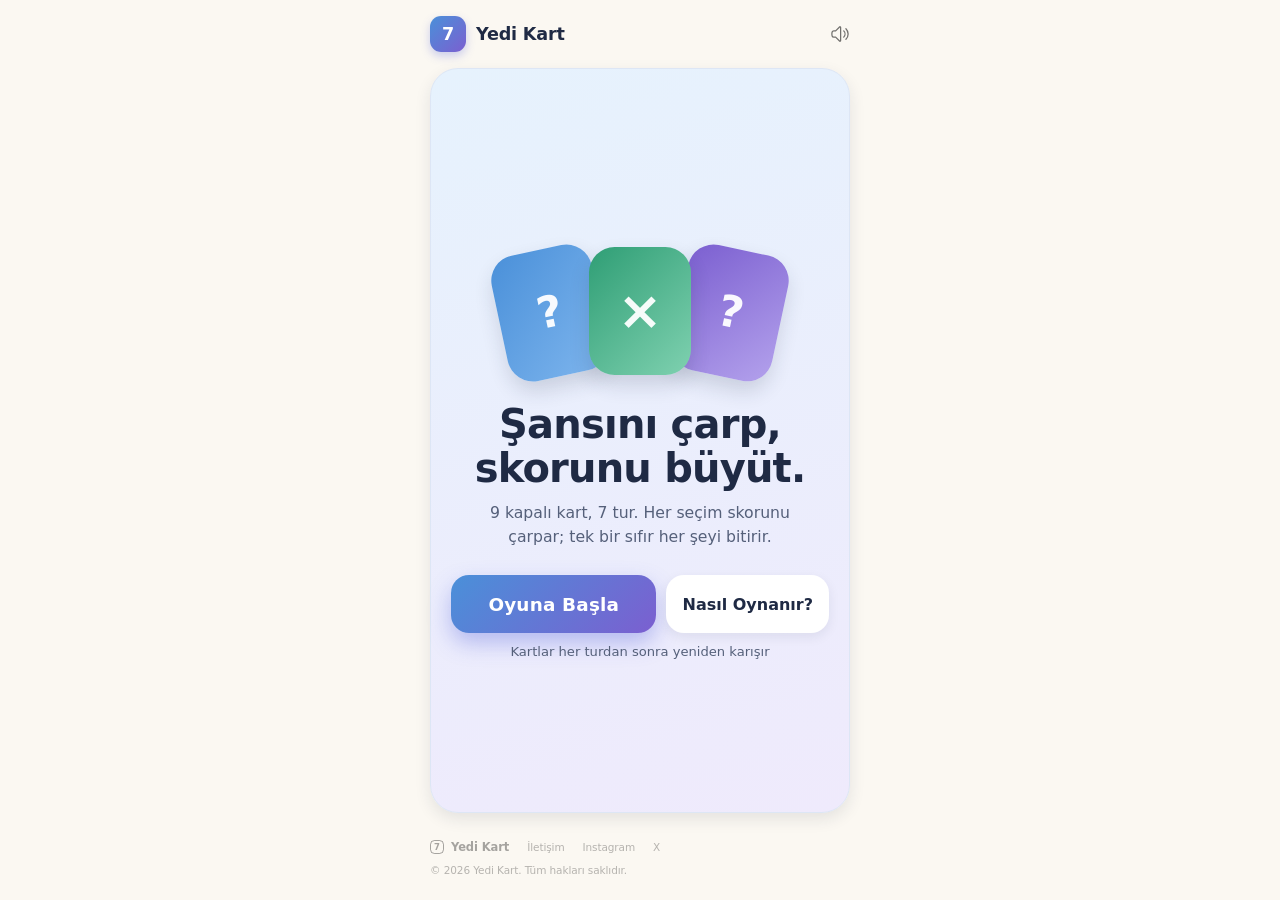
==== index.html @ 8cddb35f "update" ====
<!DOCTYPE html>
<html lang="tr" class="intro">
<head>
  <meta charset="UTF-8">
  <meta name="viewport" content="width=device-width, initial-scale=1, viewport-fit=cover">
  <meta name="theme-color" content="#fbf8f2">
  <title>Yedi Kart</title>
  <link rel="stylesheet" href="style.css">
  <noscript><style>.app { display: none; }</style></noscript>
</head>
<body>
  <noscript>
    <div class="noscript" role="alert">
      <h1>Yedi Kart</h1>
      <p>Oyunu oynamak için JavaScript gerekiyor. Tarayıcı ayarlarından JavaScript'i açıp sayfayı yenile.</p>
    </div>
  </noscript>

  <div id="flash" class="flash" aria-hidden="true"></div>

  <main class="app">

    <!-- Ana menü -->
    <section id="screen-menu" class="screen active menu" aria-labelledby="menu-title">

      <header class="menu-top">
        <div class="brand">
          <span class="brand-mark" aria-hidden="true">7</span>
          <span class="brand-name">Yedi Kart</span>
        </div>
        <button type="button" class="icon-btn sound-btn" aria-label="Sesi kapat"><svg xmlns="http://www.w3.org/2000/svg" fill="none" viewBox="0 0 24 24" stroke-width="1.5" stroke="currentColor" aria-hidden="true" focusable="false"><path stroke-linecap="round" stroke-linejoin="round" d="M19.114 5.636a9 9 0 0 1 0 12.728M16.463 8.288a5.25 5.25 0 0 1 0 7.424M6.75 8.25l4.72-4.72a.75.75 0 0 1 1.28.53v15.88a.75.75 0 0 1-1.28.53l-4.72-4.72H4.51c-.88 0-1.704-.507-1.938-1.354A9.009 9.009 0 0 1 2.25 12c0-.83.112-1.633.322-2.396C2.806 8.756 3.63 8.25 4.51 8.25H6.75Z"/></svg></button>
      </header>

      <div class="hero-panel">
        <div class="hero" aria-hidden="true">
          <span class="fcard c1">?</span>
          <span class="fcard c2">×</span>
          <span class="fcard c3">?</span>
        </div>
        <div class="hero-copy">
          <h1 id="menu-title" class="hero-title">Şansını çarp,<br>skorunu büyüt.</h1>
          <p class="hero-sub">9 kapalı kart, 7 tur. Her seçim skorunu çarpar; tek bir sıfır her şeyi bitirir.</p>
        </div>

        <div class="menu-actions">
          <div class="play-row">
            <button type="button" id="btn-play" class="btn primary big">Oyuna Başla</button>
            <button type="button" id="btn-howto" class="btn light" aria-haspopup="dialog">Nasıl Oynanır?</button>
          </div>
          <p id="menu-best" class="best" aria-live="polite"></p>
          <p class="foot">Kartlar her turdan sonra yeniden karışır</p>
        </div>
      </div>

      <footer class="site-footer" aria-label="Alt bilgi">
        <div class="ft-row">
          <span class="ft-brand"><span class="ft-mark" aria-hidden="true">7</span>Yedi Kart</span>
          <nav class="ft-links" aria-label="İletişim">
            <a href="mailto:yedikartapp@gmail.com">İletişim</a>
            <a href="https://www.instagram.com/yedi_kart" target="_blank" rel="noopener noreferrer" aria-label="Instagram: @yedi_kart (yeni sekmede açılır)">Instagram</a>
            <a href="https://x.com/yedikart" target="_blank" rel="noopener noreferrer" aria-label="X: @yedikart (yeni sekmede açılır)">X</a>
          </nav>
        </div>
        <p class="copyright">© 2026 Yedi Kart. Tüm hakları saklıdır.</p>
      </footer>
    </section>

    <!-- Oyun ekranı -->
    <section id="screen-game" class="screen" aria-label="Oyun">
      <header class="game-head">
        <h2 class="title small">Yedi Kart</h2>
        <div class="head-right">
          <span id="round-pill" class="pill" aria-live="polite">Tur 1 / 7</span>
          <button type="button" class="icon-btn sound-btn" aria-label="Sesi kapat"><svg xmlns="http://www.w3.org/2000/svg" fill="none" viewBox="0 0 24 24" stroke-width="1.5" stroke="currentColor" aria-hidden="true" focusable="false"><path stroke-linecap="round" stroke-linejoin="round" d="M19.114 5.636a9 9 0 0 1 0 12.728M16.463 8.288a5.25 5.25 0 0 1 0 7.424M6.75 8.25l4.72-4.72a.75.75 0 0 1 1.28.53v15.88a.75.75 0 0 1-1.28.53l-4.72-4.72H4.51c-.88 0-1.704-.507-1.938-1.354A9.009 9.009 0 0 1 2.25 12c0-.83.112-1.633.322-2.396C2.806 8.756 3.63 8.25 4.51 8.25H6.75Z"/></svg></button>
        </div>
      </header>

      <div class="score-card">
        <span class="label">SKOR</span>
        <span id="score" class="score" aria-live="polite">1</span>
      </div>

      <div id="combo-banner" class="combo-banner" aria-live="polite"></div>

      <div id="grid" class="grid" role="group" aria-label="Kartlar"></div>

      <div id="last-op" class="last-op" aria-live="polite">Bir karta dokun ve şansını dene!</div>

      <div class="row">
        <button type="button" id="btn-new" class="btn secondary">Yeni Oyun</button>
        <button type="button" id="btn-menu-game" class="btn ghost">Ana Menü</button>
      </div>
    </section>

    <!-- Sonuç ekranı (7 turu sıfır görmeden bitirenler) -->
    <section id="screen-result" class="screen" aria-label="Sonuç">
      <h2 class="title">Oyun Tamamlandı</h2>
      <div class="score-card big">
        <span class="label">FİNAL SKORU</span>
        <span id="final-score" class="score">1</span>
        <span id="result-breakdown" class="score-breakdown"></span>
      </div>
      <p id="result-rounds" class="muted"></p>
      <p id="result-best" class="best" aria-live="polite"></p>

      <div class="picked">
        <span class="label">Seçilen kartlar</span>
        <div id="picked-list" class="picked-list"></div>
      </div>

      <div class="row">
        <button type="button" id="btn-again" class="btn primary">Tekrar Oyna</button>
        <button type="button" id="btn-menu-result" class="btn ghost">Ana Menü</button>
      </div>
    </section>

    <!-- Game over (0 açıldığında) -->
    <section id="screen-gameover" class="screen gameover" aria-label="Oyun bitti" aria-live="assertive">
      <div class="go-zero" aria-hidden="true">0</div>
      <h2 class="go-title">OYUN BİTTİ</h2>
      <p class="go-sub">Sıfır geldi. Her şey bitti.</p>

      <div class="go-lost">
        <span class="go-label">Elindeki skor</span>
        <span id="go-score" class="go-score">0</span>
      </div>
      <p id="go-detail" class="go-detail"></p>
      <p id="go-combo" class="go-combo"></p>

      <div class="go-picks">
        <span class="go-label">Seçtiğin kartlar</span>
        <div id="go-picks" class="picked-list"></div>
      </div>

      <p id="go-best" class="best dark" aria-live="polite"></p>

      <div class="row go-actions">
        <button type="button" id="btn-retry" class="btn danger-btn">Tekrar Dene</button>
        <button type="button" id="btn-menu-gameover" class="btn ghost-dark">Ana Menü</button>
      </div>
    </section>

  </main>

  <!-- Onay kutusu (devam eden oyun varken Yeni Oyun / Ana Menü) -->
  <dialog id="confirm-dialog" class="confirm" aria-labelledby="confirm-text">
    <form method="dialog">
      <p id="confirm-text"></p>
      <div class="row">
        <button type="submit" value="cancel" class="btn ghost">Vazgeç</button>
        <button type="submit" value="ok" class="btn primary">Evet</button>
      </div>
    </form>
  </dialog>

  <!-- Nasıl oynanır (ana menüden açılır) -->
  <dialog id="howto-dialog" class="confirm howto" aria-labelledby="howto-title">
    <form method="dialog">
      <header class="howto-head">
        <div>
          <h2 id="howto-title">Nasıl Oynanır?</h2>
          <div class="howto-sub">Kısa kurallar, tek hedef: en yüksek skor.</div>
        </div>
        <button type="submit" value="close" class="icon-btn howto-x" aria-label="Kapat">
          <svg xmlns="http://www.w3.org/2000/svg" fill="none" viewBox="0 0 24 24" stroke-width="1.5" stroke="currentColor" aria-hidden="true" focusable="false"><path stroke-linecap="round" stroke-linejoin="round" d="M6 18 18 6M6 6l12 12"/></svg>
        </button>
      </header>

      <div class="howto-body">
        <div class="hw-stats" aria-hidden="true">
          <div class="hw-stat s-blue"><b>9</b><span>Kart</span></div>
          <div class="hw-stat s-mint"><b>7</b><span>Tur</span></div>
          <div class="hw-stat s-lilac"><b>1</b><span>Başlangıç</span></div>
        </div>

        <ol class="hw-steps">
          <li class="hw-step">
            <span class="hw-badge b-blue" aria-hidden="true">1</span>
            <div>
              <strong class="hw-title">Skorun 1'le başlar</strong>
              <span class="hw-desc">Masada 9 kapalı kart var: -1, 0 ve 1'den 7'ye kadar sayılar.</span>
            </div>
          </li>
          <li class="hw-step">
            <span class="hw-badge b-mint" aria-hidden="true">×</span>
            <div>
              <strong class="hw-title">Her turda tek kart seç</strong>
              <span class="hw-desc">Kartın sayısı skorunla çarpılır.</span>
              <span class="hw-ex">Skor 4, kart 3 <span class="hw-eq">4 × 3 = 12</span></span>
            </div>
          </li>
          <li class="hw-step">
            <span class="hw-badge b-lilac" aria-hidden="true">×2</span>
            <div>
              <strong class="hw-title">Combo yap</strong>
              <span class="hw-desc">Üst üste aynı sayıyı seçersen çarpan büyür.</span>
              <span class="hw-ex">3, sonra yine 3 <span class="hw-eq">1 × 3 = 3</span><span aria-hidden="true">→</span><span class="hw-eq">3 × 3 × 2 = 18</span></span>
            </div>
          </li>
          <li class="hw-step danger">
            <span class="hw-badge b-red" aria-hidden="true">0</span>
            <div>
              <strong class="hw-title">Sıfıra dikkat!</strong>
              <span class="hw-desc">0 açılırsa oyun anında biter ve skorun sıfırlanır. -1 ise skorunun işaretini ters çevirir.</span>
            </div>
          </li>
          <li class="hw-step">
            <span class="hw-badge b-ink" aria-hidden="true">7</span>
            <div>
              <strong class="hw-title">Kartlar her tur karışır</strong>
              <span class="hw-desc">Seçince diğer kartlar kısa süre açılır, sonra hepsi kapanıp yeniden karışır. 7 turu sıfır görmeden bitirirsen skorun kalır.</span>
            </div>
          </li>
        </ol>
      </div>

      <div class="howto-foot">
        <button type="submit" value="ok" class="btn primary big" autofocus>Anladım</button>
      </div>
    </form>
  </dialog>

  <script src="game.js"></script>
  <script src="audio.js"></script>
  <script src="ui.js"></script>
</body>
</html>
---- style.css ----
:root {
  --bg: #fbf8f2;
  --surface: #ffffff;
  --ink: #1f2a44;
  --muted: #55607a;         /* küçük gri yazılar; krem zeminde ~5,9:1, beyazda ~6,3:1 (WCAG AA) */
  --blue: #a9d3f5;
  --blue-strong: #4a90d9;
  --mint: #bfe9d6;
  --mint-strong: #2f9e75;
  --lilac: #d8cdf7;
  --lilac-strong: #7b5fd0;
  --neg: #d9534f;
  --line: #e8e3d8;
  --shadow: 0 6px 16px rgba(31, 42, 68, 0.10);
  --radius: 18px;
  --flip: 380ms;            /* kart çevirme süresi (ui.js'teki FLIP_MS bunu ezer) */
}

* { box-sizing: border-box; -webkit-tap-highlight-color: transparent; }
button { touch-action: manipulation; }

html, body {
  margin: 0;
  background: var(--bg);
  color: var(--ink);
  font-family: system-ui, -apple-system, "Segoe UI", Roboto, sans-serif;
  -webkit-text-size-adjust: 100%;
}

body {
  min-height: 100vh;
  min-height: 100dvh;
  padding: max(16px, env(safe-area-inset-top)) max(16px, env(safe-area-inset-right))
           max(20px, env(safe-area-inset-bottom)) max(16px, env(safe-area-inset-left));
  transition: background 0.45s ease;
}
body.dark {
  background: radial-gradient(ellipse at 50% 18%, #4a1018 0%, #1a0b12 55%, #0d060a 100%);
  color: #fff;
}

.app { width: 100%; max-width: 420px; margin: 0 auto; }

/* JavaScript kapalıyken görünen mesaj (index.html'deki <noscript>) */
.noscript {
  max-width: 420px; margin: 18vh auto 0; padding: 26px 22px; text-align: center;
  background: var(--surface); border-radius: 22px; box-shadow: var(--shadow);
}
.noscript h1 { margin: 0 0 10px; font-size: 1.8rem; letter-spacing: -0.5px; }
.noscript p { margin: 0; font-size: 1.05rem; line-height: 1.5; }

.screen { display: none; flex-direction: column; gap: 16px; }
.screen.active { display: flex; }

.title { margin: 0; font-size: 2rem; text-align: center; letter-spacing: -0.5px; }
.title.small { font-size: 1.3rem; text-align: left; }
.title.big { font-size: 2.8rem; line-height: 1.05; letter-spacing: -1px; }
.muted { margin: 0; text-align: center; color: var(--muted); }
.label { font-size: 0.75rem; font-weight: 700; letter-spacing: 1px; color: var(--muted); text-transform: uppercase; }

/* ---------- Ana menü: tek ekrana sığar (kaydırma kilidi yok; çek-yenile çalışır) ---------- */

.menu {
  --safe-t: max(16px, env(safe-area-inset-top));
  --safe-b: max(20px, env(safe-area-inset-bottom));
  gap: clamp(8px, 2dvh, 16px);
  height: calc(100vh - var(--safe-t) - var(--safe-b));
  height: calc(100dvh - var(--safe-t) - var(--safe-b));
}

.menu > :not(.site-footer) {
  font-family: "Suisse Intl S Alt", -apple-system, Inter, system-ui, sans-serif;
}

.menu-top { flex: none; display: flex; align-items: center; justify-content: space-between; }
.brand { display: flex; align-items: center; gap: 10px; }
.brand-mark {
  width: 36px; height: 36px; display: grid; place-items: center; border-radius: 11px;
  background: linear-gradient(135deg, var(--blue-strong), var(--lilac-strong));
  color: #fff; font-size: 1.1rem; font-weight: 800;
  box-shadow: 0 4px 10px rgba(74, 90, 217, 0.28);
}
.brand-name { font-size: 1.1rem; font-weight: 800; letter-spacing: -0.2px; }

.hero-panel {
  flex: 1 1 0; min-height: 0;
  display: flex; flex-direction: column; align-items: stretch; justify-content: center;
  gap: clamp(12px, 3dvh, 30px);
  padding: clamp(14px, 3dvh, 28px) 20px; text-align: center; border-radius: 28px;
  background: linear-gradient(165deg, #e6f2fd 0%, #efeafc 100%);
  border: 1px solid #dde6f5; box-shadow: var(--shadow);
}

/* Başlık + açıklama: tek blok, sıkı ve dengeli aralık */
.hero-copy { display: flex; flex-direction: column; align-items: center; gap: 10px; }
.hero-title {
  margin: 0; font-size: clamp(1.55rem, min(4.8dvh, 9vw), 2.5rem); font-weight: 800;
  line-height: 1.12; letter-spacing: -0.02em; text-wrap: balance;
}
.hero-sub {
  margin: 0; max-width: 34ch; color: var(--muted);
  font-size: 0.98rem; line-height: 1.5; text-wrap: balance;
}

/* Kart görseli: üç kart simetrik, ölçüler --ch'den türer */
.hero { --ch: clamp(48px, 15dvh, 128px); position: relative; flex: none; height: calc(var(--ch) * 1.2); }
.fcard {
  position: absolute; bottom: 0; left: 50%;
  width: calc(var(--ch) * 0.8); height: var(--ch); margin-left: calc(var(--ch) * -0.4);
  display: grid; place-items: center; border-radius: calc(var(--ch) * 0.2);
  font-size: calc(var(--ch) * 0.34); font-weight: 800; line-height: 1; color: rgba(255, 255, 255, 0.95);
  background: linear-gradient(135deg, var(--blue-strong), #7fb6ee);
  box-shadow: 0 10px 20px rgba(31, 42, 68, 0.16);
  transform-origin: 50% 120%;
}
.fcard.c1 { transform: translateX(calc(var(--ch) * -0.56)) rotate(-12deg); animation: float 4.2s ease-in-out infinite; }
.fcard.c2 {
  z-index: 2; background: linear-gradient(135deg, var(--mint-strong), #7fd1b0); font-size: calc(var(--ch) * 0.42);
  animation: float 4.2s ease-in-out -1.4s infinite;
}
.fcard.c3 {
  background: linear-gradient(135deg, var(--lilac-strong), #b3a1ec);
  transform: translateX(calc(var(--ch) * 0.56)) rotate(12deg); animation: float 4.2s ease-in-out -2.8s infinite;
}
@keyframes float {
  0%, 100% { translate: 0 0; }
  50% { translate: 0 -6px; }
}

/* Düğme + alt not: aynı genişlik ve ritim */
.menu-actions { display: flex; flex-direction: column; gap: 10px; align-items: stretch; }
.menu-actions .btn.primary.big { min-height: 58px; font-size: 1.15rem; border-radius: 18px; letter-spacing: 0.01em; }

/* Oyuna Başla + Nasıl Oynanır yan yana; dar ekranda alt alta */
.play-row { display: grid; grid-template-columns: minmax(0, 1fr) auto; gap: 10px; }
.play-row .btn { white-space: nowrap; }
.play-row .btn.primary.big { padding: 0 12px; }
.btn.light {
  padding: 0 16px; font-size: 1rem; border-radius: 18px;
  background: var(--surface); color: var(--ink);
  box-shadow: 0 4px 12px rgba(31, 42, 68, 0.08);
}
@media (hover: hover) { .btn.light:hover { filter: brightness(0.97); } }
@media (max-width: 350px) { .play-row { grid-template-columns: 1fr; } }
.foot { margin: 0; text-align: center; color: var(--muted); font-size: 0.82rem; line-height: 1.3; }
.menu-actions:has(.best:not(:empty)) .foot { display: none; }
.menu-actions .best { font-size: 0.88rem; padding: 7px 14px; }

.section-title {
  margin: 0; font-size: 0.78rem; font-weight: 700; letter-spacing: 1px;
  text-transform: uppercase; color: var(--muted);
}

/* Footer: dialed.gg ile aynı ölçüler (10.5px, #00000047, -.1px, 18px boşluk).
   Not: "Suisse Intl S Alt" lisanslı bir font; sitede yüklü değilse sıradaki yedek font kullanılır. */
.site-footer {
  --ft-dim: #00000047;        /* yazı rengi */
  --ft-dim2: #00000057;       /* marka adı: bir ton koyu */
  --ft-hover: #0000008c;
  flex: none; display: flex; flex-direction: column; align-items: flex-start; gap: 0; padding: 0 0 2px;
  font-family: "Suisse Intl S Alt", -apple-system, Inter, system-ui, sans-serif;
  font-size: 10.5px; letter-spacing: -0.1px; color: var(--ft-dim);
  -webkit-font-smoothing: antialiased;
}
.ft-row { display: flex; align-items: center; flex-wrap: wrap; column-gap: 12px; }  /* 12 + link dolgusu 6 = 18px */
.ft-brand {
  display: inline-flex; align-items: center; gap: 7px; min-height: 36px;
  color: var(--ft-dim2); font-size: 11.5px; font-weight: 600;
}
.ft-mark {
  width: 14px; height: 14px; display: grid; place-items: center; flex: none;
  border: 1.3px solid currentColor; border-radius: 4.5px; font-size: 8.5px; font-weight: 800; line-height: 1;
}
.ft-links { display: flex; align-items: center; flex-wrap: wrap; gap: 6px; }          /* 6 + 6 + 6 = 18px */
.ft-links a {
  display: inline-flex; align-items: center; min-height: 36px; padding: 0 6px;
  color: inherit; font-weight: 500; text-decoration: none; transition: color 0.2s;
}
@media (hover: hover) { .ft-links a:hover { color: var(--ft-hover); } }
.ft-links a:focus-visible { outline: 3px solid var(--blue-strong); outline-offset: 2px; border-radius: 8px; }
.copyright { margin: -2px 0 0; color: inherit; font-size: inherit; line-height: 1.4; }

/* Kısa ekranlar: önce ikincil metinler gider, böylece menü hep tek ekrana sığar */
@media (max-height: 720px) { .foot { display: none; } }
@media (max-height: 640px) {
  .hero-sub { display: none; }
  .menu-actions .btn.primary.big { min-height: 52px; font-size: 1.1rem; }
}
@media (max-height: 540px) {
  .hero { --ch: 50px; }
  .brand-mark { width: 30px; height: 30px; font-size: 1rem; }
  .copyright { display: none; }
  .hero-panel { padding-top: 8px; padding-bottom: 8px; }
}

/* Yatay telefon: iki sütun (sol: oyuna giriş, sağ: iletişim) */
@media (orientation: landscape) and (max-height: 520px) {
  body:has(#screen-menu.active) .app { max-width: 880px; }
  .menu.active { display: grid; grid-template-columns: 1fr 1fr; grid-template-rows: auto minmax(0, 1fr); column-gap: 16px; row-gap: 8px; }
  .menu-top { grid-column: 1 / -1; }
  .hero-panel { grid-column: 1; grid-row: 2; }
  .site-footer { grid-column: 2; grid-row: 2; justify-content: center; align-self: stretch; }
  .hero-sub, .foot { display: none; }
  .copyright { display: block; }
  .hero { --ch: clamp(44px, 14dvh, 70px); }
  .hero-title { font-size: clamp(1.3rem, 7dvh, 1.9rem); }
  .hero-copy { gap: 0; }
}

/* Butonlar */
.btn {
  min-height: 52px; padding: 0 20px; border: 0; border-radius: 16px;
  font: inherit; font-size: 1.05rem; font-weight: 700; cursor: pointer;
  transition: transform 0.08s, filter 0.15s, background 0.2s, opacity 0.2s;
}
.btn:active:not(:disabled) { transform: scale(0.97); }
.btn:disabled { cursor: default; opacity: 0.5; }
.btn.primary { background: var(--blue-strong); color: #fff; }
.btn.primary.big {
  min-height: 62px; font-size: 1.25rem; border-radius: 20px;
  background: linear-gradient(135deg, #4a90d9, #7b5fd0);
  box-shadow: 0 10px 22px rgba(74, 90, 217, 0.35);
}
.btn.secondary { background: var(--mint); color: #145a42; }
.btn.ghost { background: transparent; color: var(--ink); border: 2px solid var(--line); }
.row { display: grid; grid-template-columns: 1fr 1fr; gap: 10px; }
.row .btn { width: 100%; }

/* ---------- Oyun ekranı ---------- */
.game-head { display: flex; align-items: center; justify-content: space-between; }
.head-right { display: flex; align-items: center; gap: 8px; }
/* Ses düğmesi: çerçevesiz, arka plansız; yalnızca ikon (dialed.gg ölçüleri) */
.icon-btn {
  --dim: #0000008c;
  position: relative; z-index: 1;
  width: 32px; height: 32px; margin: 0 -6px; padding: 0;
  display: grid; place-items: center;
  background: none; border: 0; cursor: pointer;
  color: var(--dim); transition: color 0.2s;
}
@media (hover: hover) { .icon-btn:hover { color: var(--ink); } }
.icon-btn:active { color: var(--ink); }
.icon-btn:focus-visible { outline: 3px solid var(--blue-strong); outline-offset: 2px; border-radius: 8px; }
.icon-btn svg { width: 20px; height: 20px; display: block; }
.pill {
  padding: 8px 14px; border-radius: 999px; background: var(--lilac);
  color: #3d2c85; font-weight: 800; font-size: 0.95rem;
  font-variant-numeric: tabular-nums;
}
.pill.bump { animation: bump 0.3s ease; }

.score-card {
  display: flex; flex-direction: column; align-items: center; justify-content: center; gap: 4px;
  padding: 12px 10px; background: var(--surface); border-radius: var(--radius);
  box-shadow: var(--shadow);
}
.score-card.big {
  padding: 22px 14px;
}
.score { font-size: 2.9rem; font-weight: 800; line-height: 1; font-variant-numeric: tabular-nums; }
.score.neg { color: var(--neg); }
.score.bump { animation: bump 0.3s ease; }
.score-card.big .score { font-size: 4.2rem; }

.score-breakdown {
  margin-top: 4px; font-size: 0.92rem; font-weight: 700; color: var(--muted);
  font-variant-numeric: tabular-nums;
}
.score-breakdown:empty { display: none; }

@keyframes bump { 0% { transform: scale(1); } 40% { transform: scale(1.15); } 100% { transform: scale(1); } }

/* Kart alanı */
.grid {
  display: grid; grid-template-columns: repeat(3, 1fr); gap: 12px;
  width: 100%; max-width: 380px; margin: 0 auto;
}

.card {
  position: relative; aspect-ratio: 1 / 1; padding: 0; border: 0;
  background: none; -webkit-perspective: 700px; perspective: 700px; cursor: pointer; font: inherit;
  -webkit-appearance: none; appearance: none;
  transition: opacity 0.28s ease, transform 0.28s ease;
}
.card-inner {
  position: absolute; inset: 0;
  -webkit-transform-style: preserve-3d; transform-style: preserve-3d;
  transition: transform var(--flip) cubic-bezier(0.25, 0.8, 0.25, 1);
  will-change: transform;
}
.card.revealed .card-inner,
.card.peek .card-inner { -webkit-transform: rotateY(180deg); transform: rotateY(180deg); }
.card:not(.revealed):not(.peek):not(.closing):active .card-inner { transform: scale(0.95); }

/* Yeni tura geçerken: kartlar sol üstten sağ alta çapraz dalgayla kapanır ve hafifçe yerinde karışır */
.card.closing {
  pointer-events: none;
  transition-delay: var(--wave, 0ms);
  animation: redeal var(--flip) cubic-bezier(0.25, 0.8, 0.25, 1) var(--wave, 0ms);
}
.card.closing .card-inner {
  transition-delay: var(--wave, 0ms);
}
@keyframes redeal {
  0%, 100% { translate: 0 0; }
  45% { translate: 0 -5px; }
}

.face {
  position: absolute; inset: 0; display: grid; place-items: center;
  border-radius: var(--radius); backface-visibility: hidden; -webkit-backface-visibility: hidden;
  box-shadow: var(--shadow);
}
.face.back {
  background: linear-gradient(135deg, var(--blue), var(--lilac));
  color: rgba(255, 255, 255, 0.95); font-size: 2.2rem; font-weight: 800;
}
.face.front {
  -webkit-transform: rotateY(180deg); transform: rotateY(180deg);
  background: var(--surface); border: 3px solid var(--line);
  font-size: clamp(2rem, 11vw, 2.8rem); font-weight: 800; font-variant-numeric: tabular-nums;
}
.card.revealed, .card.peek { cursor: default; }

/* Renk sınıfları (.picked, .neg, .zero) kapanış dönüşü bitene kadar korunduğu için renk sıçraması olmaz */
.card.picked .face.front { border-color: var(--mint-strong); background: #f3fbf7; }
.card.neg .face.front,
.card.zero .face.front { border-color: var(--neg); background: #fdf3f2; color: var(--neg); }

/* FOMO Etkisi: seçilmeyen diğer 8 kartın yarı saydam açılışı */
.card.peek {
  opacity: 0.42;
  transform: scale(0.94);
  pointer-events: none;
}

/* Sıfır açıldı */
.card.doom .face.front {
  border-color: var(--neg); background: #fdecea; color: var(--neg);
}
.card.doom .face.front::after {
  content: ""; position: absolute; inset: 0; border-radius: inherit; pointer-events: none;
  box-shadow: 0 0 0 8px rgba(217, 83, 79, 0.35), 0 0 30px 10px rgba(217, 83, 79, 0.6);
  opacity: 0; animation: doom-glow 0.55s ease 2;
}
@keyframes doom-glow { 50% { opacity: 1; } }
.grid.dead .card:not(.revealed) { opacity: 0.32; transform: scale(0.93); filter: grayscale(0.45); pointer-events: none; }
.screen.shake { animation: shake 0.5s ease; }
@keyframes shake {
  0%, 100% { transform: translateX(0); }
  12% { transform: translateX(-12px); } 25% { transform: translateX(11px); }
  38% { transform: translateX(-9px); }  52% { transform: translateX(7px); }
  66% { transform: translateX(-4px); }  80% { transform: translateX(2px); }
}
.flash {
  position: fixed; inset: 0; z-index: 50; pointer-events: none; opacity: 0; will-change: opacity;
  background: radial-gradient(ellipse at center, rgba(255, 60, 50, 0.55), rgba(120, 0, 10, 0.75));
}
.flash.on { animation: flash 0.95s ease-out; }
@keyframes flash { 0% { opacity: 0; } 12% { opacity: 1; } 100% { opacity: 0; } }

.last-op {
  min-height: 44px; display: grid; place-items: center;
  padding: 10px 14px; text-align: center; font-weight: 700; font-size: 1.05rem;
  background: var(--surface); border: 2px dashed var(--line); border-radius: 14px;
  font-variant-numeric: tabular-nums;
  white-space: pre-line; line-height: 1.35;
}

.combo-banner {
  min-height: 0;
  margin: -4px 0;
  color: var(--lilac-strong);
  font-size: 1.7rem;
  font-weight: 900;
  line-height: 1;
  text-align: center;
  opacity: 0;
  transform: scale(0.65) translateY(8px);
  pointer-events: none;
}
.combo-banner.show { animation: combo-pop 1.35s ease-out both; }
@keyframes combo-pop {
  0% { opacity: 0; transform: scale(0.65) translateY(8px); }
  22% { opacity: 1; transform: scale(1.18) translateY(0); }
  45% { transform: scale(0.98) translateY(0); }
  100% { opacity: 0; transform: scale(1) translateY(-10px); }
}

/* ---------- Sonuç ekranı ---------- */
.best {
  margin: 0; align-self: center; padding: 8px 16px; border-radius: 999px;
  background: var(--mint); color: #145a42; font-weight: 800; font-size: 0.95rem;
}
.best:empty { display: none; }
.best.dark { background: rgba(255, 255, 255, 0.12); color: #ffd7d4; }

.picked { display: flex; flex-direction: column; gap: 8px; }
.picked-list { display: flex; flex-wrap: wrap; gap: 6px; align-items: center; }
.picked-item {
  min-width: 40px; padding: 8px 10px; text-align: center; font-weight: 800;
  background: var(--surface); border: 2px solid var(--line); border-radius: 12px;
  color: var(--ink);
}
.picked-item.neg { color: var(--neg); border-color: var(--neg); }
.picked-arrow { color: var(--muted); }

/* ---------- Game over ---------- */
.gameover { align-items: center; text-align: center; gap: 14px; min-height: calc(100dvh - 40px); justify-content: center; }
.gameover > * { animation: rise 0.45s ease both; }

.go-zero {
  font-size: 9.5rem; line-height: 0.95; font-weight: 900; color: #ff5a52;
  text-shadow: 0 0 24px rgba(255, 70, 60, 0.7), 0 0 60px rgba(255, 40, 30, 0.45);
  position: relative; isolation: isolate;
  animation: slam 0.55s cubic-bezier(0.2, 1.5, 0.4, 1) both;
}
@keyframes slam {
  0% { transform: scale(3.2) rotate(-8deg); opacity: 0; }
  60% { transform: scale(0.94) rotate(2deg); opacity: 1; }
  100% { transform: scale(1) rotate(0); opacity: 1; }
}
.go-zero::after {
  content: ""; position: absolute; inset: -10% -25%; z-index: -1; pointer-events: none;
  background: radial-gradient(closest-side, rgba(255, 60, 50, 0.38), transparent);
  opacity: 0.5; animation: glow 2.4s ease-in-out 0.6s infinite;
}
@keyframes glow { 0%, 100% { opacity: 0.5; } 50% { opacity: 1; } }
@keyframes rise { from { opacity: 0; transform: translateY(14px); } to { opacity: 1; transform: translateY(0); } }

.go-title {
  margin: 0; font-size: 2.2rem; font-weight: 900; letter-spacing: 0.22em; padding-left: 0.22em;
  animation-delay: 0.3s;
}
.go-sub { margin: 0; color: #ffb9b4; font-size: 1.1rem; animation-delay: 0.5s; }

.go-lost { display: flex; flex-direction: column; gap: 4px; margin-top: 6px; animation-delay: 0.7s; }
.go-label { font-size: 0.75rem; font-weight: 700; letter-spacing: 1px; color: rgba(255, 255, 255, 0.6); text-transform: uppercase; }
.go-score { font-size: 3.2rem; font-weight: 800; line-height: 1; font-variant-numeric: tabular-nums; color: #fff; }
.go-score.zeroed { color: #ff5a52; }
.go-detail { margin: 0; color: rgba(255, 255, 255, 0.75); animation-delay: 0.85s; }
.go-combo {
  margin: -8px 0 0;
  color: #fce8b2;
  font-size: 1.15rem;
  font-weight: 800;
  animation-delay: 0.95s;
}
.go-combo:empty { display: none; }
.go-picks { display: flex; flex-direction: column; gap: 8px; align-items: center; animation-delay: 1.35s; }
.go-picks .picked-list { justify-content: center; }
.go-picks .picked-item { background: rgba(255, 255, 255, 0.1); border-color: rgba(255, 255, 255, 0.25); color: #fff; }
.go-picks .picked-item.neg { color: #ff9a94; border-color: #ff9a94; }
.go-picks .picked-item.doom { background: #ff5a52; border-color: #ff5a52; color: #fff; }
.go-picks .picked-arrow { color: rgba(255, 255, 255, 0.5); }
#go-best { animation-delay: 1.5s; }

.go-actions { width: 100%; margin-top: 6px; animation-delay: 1.7s; }
.btn.danger-btn { background: #ff5a52; color: #fff; box-shadow: 0 10px 22px rgba(255, 70, 60, 0.35); }
.btn.ghost-dark { background: transparent; color: #fff; border: 2px solid rgba(255, 255, 255, 0.3); }

/* ---------- Onay kutusu (<dialog class="confirm">) ---------- */
.confirm {
  width: calc(100% - 40px); max-width: 340px; padding: 22px 20px;
  border: 0; border-radius: 22px;
  background: var(--surface); color: var(--ink);
  box-shadow: 0 16px 36px rgba(31, 42, 68, 0.22);
}
.confirm[open] { animation: modal-pop 0.24s cubic-bezier(0.2, 1.3, 0.4, 1); }
.confirm::backdrop {
  background: rgba(31, 42, 68, 0.45);
  backdrop-filter: blur(4px); -webkit-backdrop-filter: blur(4px);
}
.confirm[open]::backdrop { animation: fade-in 0.2s ease; }
.confirm form { margin: 0; display: flex; flex-direction: column; gap: 16px; }
.confirm p {
  margin: 0; text-align: center; font-size: 1.1rem; font-weight: 700; line-height: 1.4;
}

/* ---------- Nasıl oynanır (<dialog class="confirm howto">) ----------
   Yapı: üstte sabit başlık, ortada kaydırılan içerik, altta sabit buton. */
.howto {
  width: calc(100% - 32px); max-width: 380px; max-height: calc(100dvh - 32px);
  padding: 0; overflow: hidden; border-radius: 28px; text-align: left;
  font-family: "Suisse Intl S Alt", -apple-system, Inter, system-ui, sans-serif;
  box-shadow: 0 24px 60px rgba(31, 42, 68, 0.28);
}
.howto form { gap: 0; max-height: inherit; }   /* dialog yalnızca açıkken görünür; düzen form üzerinden */

.howto-head { flex: none; display: flex; align-items: flex-start; justify-content: space-between; gap: 12px; padding: 22px 16px 14px 22px; }
.howto h2 { margin: 0; font-size: 1.5rem; font-weight: 800; line-height: 1.15; letter-spacing: -0.03em; }
.howto-sub { margin-top: 4px; color: var(--muted); font-size: 0.9rem; line-height: 1.4; }
.howto .howto-x { flex: none; margin: 0; }

.howto-body {
  flex: 1 1 auto; min-height: 0; overflow-y: auto; overscroll-behavior: contain;
  padding: 4px 22px 24px;
  -webkit-mask-image: linear-gradient(#000 calc(100% - 24px), transparent);
  mask-image: linear-gradient(#000 calc(100% - 24px), transparent);
}
.howto-foot { flex: none; padding: 4px 22px 22px; }
.howto .btn.primary.big { width: 100%; min-height: 56px; font-size: 1.1rem; border-radius: 18px; }

/* Özet kutuları */
.hw-stats { display: grid; grid-template-columns: repeat(3, 1fr); gap: 10px; margin-bottom: 14px; }
.hw-stat { display: flex; flex-direction: column; align-items: center; gap: 4px; padding: 12px 6px 10px; border-radius: 16px; }
.hw-stat b { font-size: 1.7rem; font-weight: 800; line-height: 1; font-variant-numeric: tabular-nums; }
.hw-stat span { font-size: 0.68rem; font-weight: 700; letter-spacing: 0.08em; text-transform: uppercase; }
.s-blue { background: #e6f2fd; color: #2a68ad; }
.s-mint { background: #e3f6ee; color: #1b7555; }
.s-lilac { background: #efeafc; color: #5b3fb5; }

/* Adımlar: kart rozetleriyle aynı renk dili */
.hw-steps { margin: 0; padding: 0; list-style: none; display: flex; flex-direction: column; gap: 2px; }
.hw-step { display: grid; grid-template-columns: 40px minmax(0, 1fr); gap: 14px; align-items: start; padding: 10px 0; }
.hw-step.danger { margin: 0 -12px; padding: 12px; background: #fdf3f2; border-radius: 16px; }
.hw-badge {
  width: 40px; height: 40px; display: grid; place-items: center; border-radius: 12px;
  color: #fff; font-size: 1.15rem; font-weight: 800; line-height: 1;
  box-shadow: 0 6px 12px rgba(31, 42, 68, 0.14);
}
.b-blue { background: linear-gradient(135deg, var(--blue-strong), #7fb6ee); }
.b-mint { background: linear-gradient(135deg, var(--mint-strong), #7fd1b0); }
.b-lilac { background: linear-gradient(135deg, var(--lilac-strong), #b3a1ec); font-size: 1rem; }
.b-red { background: linear-gradient(135deg, var(--neg), #ef8a86); }
.b-ink { background: linear-gradient(135deg, #3b4766, #6b7694); }
.hw-title { display: block; font-size: 1rem; font-weight: 800; line-height: 1.3; letter-spacing: -0.01em; }
.danger .hw-title { color: #b4332f; }
.hw-desc { display: block; margin-top: 2px; color: var(--muted); font-size: 0.9rem; line-height: 1.45; }
.hw-ex { display: flex; flex-wrap: wrap; align-items: center; gap: 6px; margin-top: 8px; color: var(--muted); font-size: 0.82rem; font-weight: 600; }
.hw-eq {
  padding: 4px 10px; border-radius: 999px; background: #f4f1ea; color: var(--ink);
  font-size: 0.85rem; font-weight: 700; font-variant-numeric: tabular-nums; white-space: nowrap;
}

/* Açılışta kutular ve adımlar sırayla belirir */
.howto[open] :is(.hw-stat, .hw-step) {
  animation: enter var(--enter-dur) var(--enter-ease) backwards;
  animation-delay: calc(100ms + var(--i, 0) * 45ms);
}
.hw-stat:nth-child(1) { --i: 0; } .hw-stat:nth-child(2) { --i: 1; } .hw-stat:nth-child(3) { --i: 2; }
.hw-step:nth-child(1) { --i: 3; } .hw-step:nth-child(2) { --i: 4; } .hw-step:nth-child(3) { --i: 5; }
.hw-step:nth-child(4) { --i: 6; } .hw-step:nth-child(5) { --i: 7; }
@media (prefers-reduced-motion: reduce) { .howto[open] :is(.hw-stat, .hw-step) { animation: none; } }

@keyframes fade-in { from { opacity: 0; } to { opacity: 1; } }
@keyframes modal-pop { from { transform: scale(0.9); opacity: 0; } to { transform: scale(1); opacity: 1; } }

@media (max-width: 340px) {
  .grid { gap: 8px; }
  .score { font-size: 2.3rem; }
  .go-zero { font-size: 7.5rem; }
}
/* Işık ve hareket hassasiyeti: flaş, sarsıntı ve çevirme/ölçekleme hareketleri kapanır.
   Geri bildirim (renkler, metin, ses) olduğu gibi kalır. */
@media (prefers-reduced-motion: reduce) {
  /* Işık: kırmızı flaş hiç gösterilmez */
  .flash, .flash.on { display: none; animation: none; }

  /* Sarsıntı */
  .screen.shake { animation: none; }

  /* Kart çevirme: 3B dönüş yok, kart anında açılır/kapanır; yeniden karıştırma dalgası yok */
  .card { transition: opacity 0.15s ease; }
  .card-inner { transition: none; }
  .card.closing { animation: none; transition-delay: 0s; }
  .card.closing .card-inner { transition-delay: 0s; }
  .card:not(.revealed):not(.peek):not(.closing):active .card-inner { transform: none; }

  /* Skor, tur ve düğme vurguları */
  .pill.bump, .score.bump { animation: none; }
  .btn, .icon-btn, .ft-links a { transition: none; }
  .btn:active:not(:disabled), .icon-btn:active { transform: none; }
  body { transition: none; }
  .fcard { animation: none; }

  /* Combo: zıplamak yerine yalnızca belirir ve söner */
  .combo-banner { transform: none; }
  .combo-banner.show { animation: combo-fade 1.35s ease-out both; }
  @keyframes combo-fade {
    0% { opacity: 0; }
    15%, 70% { opacity: 1; }
    100% { opacity: 0; }
  }

  /* Game over: büyüme/kayma yok, öğeler yumuşakça belirir; yanıp sönen parıltılar sabit */
  .gameover > *, .go-zero { animation: fade-in 0.3s ease both; }
  .go-zero::after { animation: none; }
  .card.doom .face.front::after { animation: none; opacity: 1; }

  /* Onay kutusu */
  .confirm[open], .confirm[open]::backdrop { animation: none; }
}
/* ---------- Açılış animasyonu (sayfa ilk açıldığında) ----------
   <html class="intro"> ile başlar; ui.js sınıfı animasyon bitince ya da ilk dokunuşta kaldırır.
   Böylece ekran geçişleri ve tur yenilemeleri bu animasyonu tekrar oynatmaz.
   Yalnızca opacity + translate kullanılır: GPU'da çalışır, iOS'ta akıcıdır.
   Sıra: --i (öğe sırası) × --enter-step; kartlar mevcut --wave çapraz dalgasını izler. */
:root {
  --enter-ease: cubic-bezier(0.22, 1, 0.36, 1);   /* easeOutQuint: hızlı başlar, yumuşak oturur */
  --enter-dur: 640ms;
  --enter-y: 14px;
  --enter-base: 60ms;
  --enter-step: 60ms;
  --enter-wave: 1.4;
  --enter-dur-slow: 820ms;
}

@keyframes enter {
  from { opacity: 0; translate: 0 var(--enter-y); }
}

.intro :is(
  .menu-top, .hero-panel, .hero, .hero-title, .hero-sub,
  .menu-actions .btn, .menu-actions .best, .menu-actions .foot,
  .site-footer,
  .game-head, .score-card, .last-op, .grid .card,
  .screen:not(.gameover) > .row,
  .screen > .title, .screen > .muted, .screen > .best, .screen > .picked
) {
  animation: enter var(--enter-dur) var(--enter-ease) backwards;   /* backwards: bitince öğenin kendi stiline döner */
  animation-delay: var(--d, calc(var(--enter-base) + var(--i, 0) * var(--enter-step)));
}

/* Menü */
.menu-top { --i: 0; }
.hero-panel { --i: 1; }
.hero { --i: 3; }
.hero-title { --i: 4; }
.hero-sub { --i: 5; }
.menu-actions .btn { --i: 6; }
.menu-actions .best, .menu-actions .foot { --i: 7; }
.site-footer { --i: 10; }
.intro .site-footer { animation-duration: var(--enter-dur-slow); }   /* 60 + 10×60 ≈ 640ms gecikme */

/* Oyun (sayfa yenilendiğinde oyun sürüyorsa) */
.game-head { --i: 0; }
.score-card { --i: 1; }
.grid .card { --d: calc(var(--enter-base) + 2 * var(--enter-step) + var(--wave, 0ms) * var(--enter-wave)); }
.last-op { --i: 6; }
#screen-game > .row { --i: 7; }

/* Sonuç */
#screen-result > .title { --i: 0; }
#screen-result > .muted { --i: 2; }
#screen-result > .best { --i: 3; }
#screen-result > .picked { --i: 4; }
#screen-result > .row { --i: 5; }

/* Azaltılmış hareket: kayma ve sıralama yok, kısa ve yumuşak bir belirme */
@media (prefers-reduced-motion: reduce) {
  :root { --enter-y: 0px; --enter-dur: 300ms; --enter-dur-slow: 300ms; --enter-base: 0ms; --enter-step: 0ms; --enter-wave: 0; }
}
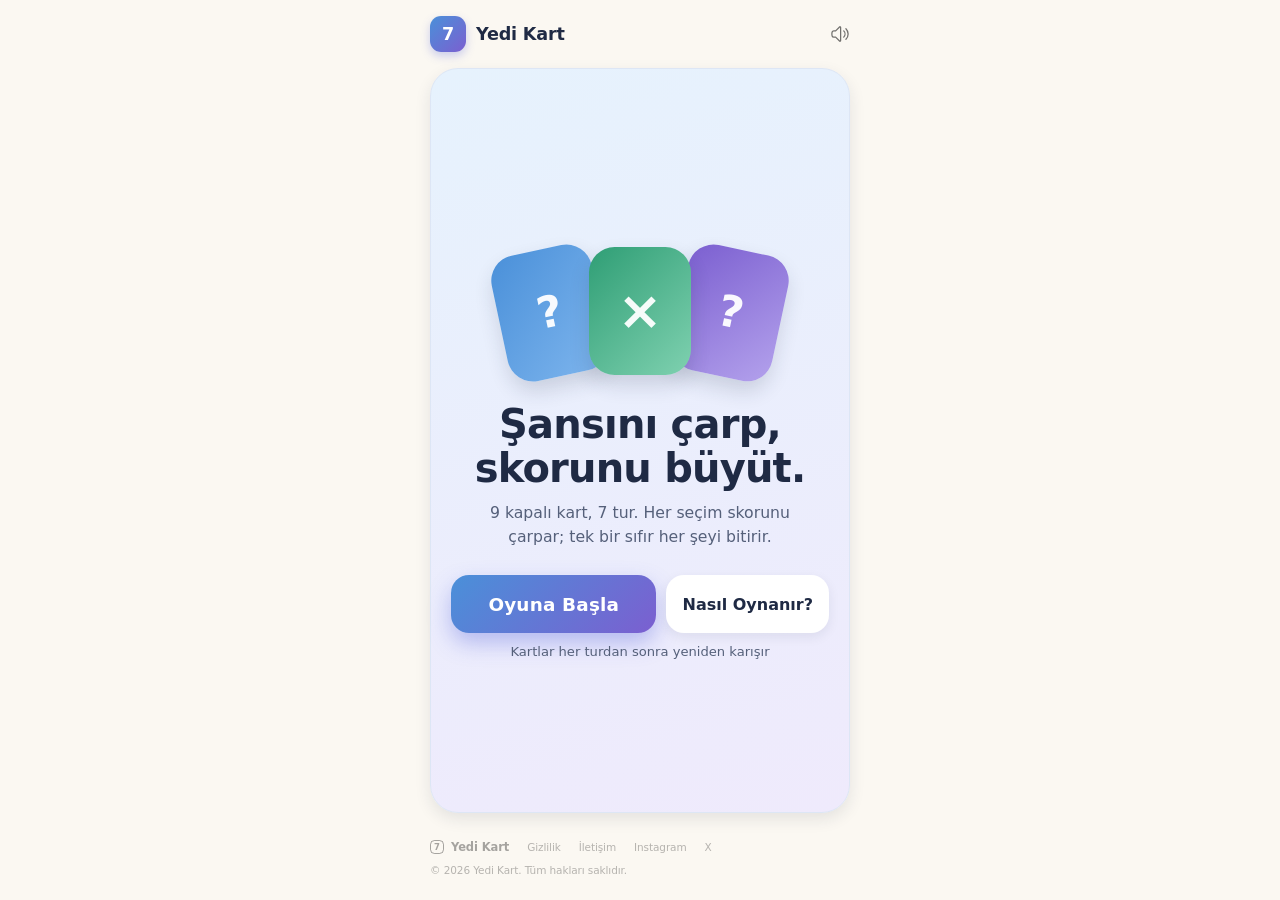
==== commit c368f4e4: "update" ====
--- a/index.html
+++ b/index.html
@@ -5,7 +5,18 @@
   <meta name="viewport" content="width=device-width, initial-scale=1, viewport-fit=cover">
   <meta name="theme-color" content="#fbf8f2">
   <title>Yedi Kart</title>
-  <link rel="stylesheet" href="style.css">
+
+  <!-- assets/ içindeki dosya adlarını kendi dosyalarına göre düzenle -->
+  <link rel="icon" href="assets/favicon.svg" type="image/svg+xml">
+
+  <!-- CSS yükleme sırası önemli: temel → parçalar → ekranlar → diyalog → giriş → hareket (en son) -->
+  <link rel="stylesheet" href="css/base.css">
+  <link rel="stylesheet" href="css/components.css">
+  <link rel="stylesheet" href="css/screens.css">
+  <link rel="stylesheet" href="css/howto.css">
+  <link rel="stylesheet" href="css/intro.css">
+  <link rel="stylesheet" href="css/motion.css">
+
   <noscript><style>.app { display: none; }</style></noscript>
 </head>
 <body>
@@ -55,7 +66,8 @@
       <footer class="site-footer" aria-label="Alt bilgi">
         <div class="ft-row">
           <span class="ft-brand"><span class="ft-mark" aria-hidden="true">7</span>Yedi Kart</span>
-          <nav class="ft-links" aria-label="İletişim">
+          <nav class="ft-links" aria-label="Bağlantılar">
+            <a href="gizlilik.html">Gizlilik</a>
             <a href="mailto:yedikartapp@gmail.com">İletişim</a>
             <a href="https://www.instagram.com/yedi_kart" target="_blank" rel="noopener noreferrer" aria-label="Instagram: @yedi_kart (yeni sekmede açılır)">Instagram</a>
             <a href="https://x.com/yedikart" target="_blank" rel="noopener noreferrer" aria-label="X: @yedikart (yeni sekmede açılır)">X</a>
@@ -220,8 +232,7 @@
     </form>
   </dialog>
 
-  <script src="game.js"></script>
-  <script src="audio.js"></script>
-  <script src="ui.js"></script>
+  <!-- Tek giriş noktası: main.js diğer modülleri (game, audio, storage, ui/*) kendisi import eder -->
+  <script type="module" src="js/main.js"></script>
 </body>
-</html>+</html>
--- a/css/base.css
+++ b/css/base.css
@@ -0,0 +1,77 @@
+/* base.css — tasarım değişkenleri, reset, body, .app, tipografi, ekran iskeleti */
+
+:root {
+  --bg: #fbf8f2;
+  --surface: #ffffff;
+  --ink: #1f2a44;
+  --muted: #55607a;         /* küçük gri yazılar; krem zeminde ~5,9:1, beyazda ~6,3:1 (WCAG AA) */
+  --blue: #a9d3f5;
+  --blue-strong: #4a90d9;
+  --mint: #bfe9d6;
+  --mint-strong: #2f9e75;
+  --lilac: #d8cdf7;
+  --lilac-strong: #7b5fd0;
+  --neg: #d9534f;
+  --line: #e8e3d8;
+  --shadow: 0 6px 16px rgba(31, 42, 68, 0.10);
+  --radius: 18px;
+  --flip: 380ms;            /* kart çevirme süresi (FLIP_MS bunu ezer) */
+
+  /* Giriş animasyonu ölçüleri (intro.css ve howto.css birlikte kullanır) */
+  --enter-ease: cubic-bezier(0.22, 1, 0.36, 1);   /* easeOutQuint: hızlı başlar, yumuşak oturur */
+  --enter-dur: 640ms;
+  --enter-y: 14px;
+  --enter-base: 60ms;
+  --enter-step: 60ms;
+  --enter-wave: 1.4;
+  --enter-dur-slow: 820ms;
+}
+
+* { box-sizing: border-box; -webkit-tap-highlight-color: transparent; }
+button { touch-action: manipulation; }
+
+html, body {
+  margin: 0;
+  background: var(--bg);
+  color: var(--ink);
+  font-family: system-ui, -apple-system, "Segoe UI", Roboto, sans-serif;
+  -webkit-text-size-adjust: 100%;
+}
+
+body {
+  min-height: 100vh;
+  min-height: 100dvh;
+  padding: max(16px, env(safe-area-inset-top)) max(16px, env(safe-area-inset-right))
+           max(20px, env(safe-area-inset-bottom)) max(16px, env(safe-area-inset-left));
+  transition: background 0.45s ease;
+}
+body.dark {
+  background: radial-gradient(ellipse at 50% 18%, #4a1018 0%, #1a0b12 55%, #0d060a 100%);
+  color: #fff;
+}
+
+.app { width: 100%; max-width: 420px; margin: 0 auto; }
+
+/* JavaScript kapalıyken görünen mesaj (index.html'deki <noscript>) */
+.noscript {
+  max-width: 420px; margin: 18vh auto 0; padding: 26px 22px; text-align: center;
+  background: var(--surface); border-radius: 22px; box-shadow: var(--shadow);
+}
+.noscript h1 { margin: 0 0 10px; font-size: 1.8rem; letter-spacing: -0.5px; }
+.noscript p { margin: 0; font-size: 1.05rem; line-height: 1.5; }
+
+/* Ekran iskeleti */
+.screen { display: none; flex-direction: column; gap: 16px; }
+.screen.active { display: flex; }
+
+/* Tipografi */
+.title { margin: 0; font-size: 2rem; text-align: center; letter-spacing: -0.5px; }
+.title.small { font-size: 1.3rem; text-align: left; }
+.title.big { font-size: 2.8rem; line-height: 1.05; letter-spacing: -1px; }
+.muted { margin: 0; text-align: center; color: var(--muted); }
+.label { font-size: 0.75rem; font-weight: 700; letter-spacing: 1px; color: var(--muted); text-transform: uppercase; }
+
+/* Ortak giriş keyframe'i: intro.css ve howto.css kullanır */
+@keyframes enter {
+  from { opacity: 0; translate: 0 var(--enter-y); }
+}
--- a/css/components.css
+++ b/css/components.css
@@ -0,0 +1,102 @@
+/* components.css — ekranlar arasında paylaşılan parçalar:
+   .btn, .row, .icon-btn, .pill, .score-card, .best, .confirm (dialog) */
+
+/* ---------- Butonlar ---------- */
+.btn {
+  min-height: 52px; padding: 0 20px; border: 0; border-radius: 16px;
+  font: inherit; font-size: 1.05rem; font-weight: 700; cursor: pointer;
+  transition: transform 0.08s, filter 0.15s, background 0.2s, opacity 0.2s;
+}
+.btn:active:not(:disabled) { transform: scale(0.97); }
+.btn:disabled { cursor: default; opacity: 0.5; }
+.btn.primary { background: var(--blue-strong); color: #fff; }
+.btn.primary.big {
+  min-height: 62px; font-size: 1.25rem; border-radius: 20px;
+  background: linear-gradient(135deg, #4a90d9, #7b5fd0);
+  box-shadow: 0 10px 22px rgba(74, 90, 217, 0.35);
+}
+.btn.secondary { background: var(--mint); color: #145a42; }
+.btn.ghost { background: transparent; color: var(--ink); border: 2px solid var(--line); }
+.btn.light {
+  padding: 0 16px; font-size: 1rem; border-radius: 18px;
+  background: var(--surface); color: var(--ink);
+  box-shadow: 0 4px 12px rgba(31, 42, 68, 0.08);
+}
+@media (hover: hover) { .btn.light:hover { filter: brightness(0.97); } }
+.btn.danger-btn { background: #ff5a52; color: #fff; box-shadow: 0 10px 22px rgba(255, 70, 60, 0.35); }
+.btn.ghost-dark { background: transparent; color: #fff; border: 2px solid rgba(255, 255, 255, 0.3); }
+
+.row { display: grid; grid-template-columns: 1fr 1fr; gap: 10px; }
+.row .btn { width: 100%; }
+
+/* ---------- İkon düğmesi ----------
+   Ses düğmesi: çerçevesiz, arka plansız; yalnızca ikon (dialed.gg ölçüleri) */
+.icon-btn {
+  --dim: #0000008c;
+  position: relative; z-index: 1;
+  width: 32px; height: 32px; margin: 0 -6px; padding: 0;
+  display: grid; place-items: center;
+  background: none; border: 0; cursor: pointer;
+  color: var(--dim); transition: color 0.2s;
+}
+@media (hover: hover) { .icon-btn:hover { color: var(--ink); } }
+.icon-btn:active { color: var(--ink); }
+.icon-btn:focus-visible { outline: 3px solid var(--blue-strong); outline-offset: 2px; border-radius: 8px; }
+.icon-btn svg { width: 20px; height: 20px; display: block; }
+
+/* ---------- Tur rozeti ---------- */
+.pill {
+  padding: 8px 14px; border-radius: 999px; background: var(--lilac);
+  color: #3d2c85; font-weight: 800; font-size: 0.95rem;
+  font-variant-numeric: tabular-nums;
+}
+.pill.bump { animation: bump 0.3s ease; }
+
+/* ---------- Skor kartı ---------- */
+.score-card {
+  display: flex; flex-direction: column; align-items: center; justify-content: center; gap: 4px;
+  padding: 12px 10px; background: var(--surface); border-radius: var(--radius);
+  box-shadow: var(--shadow);
+}
+.score-card.big { padding: 22px 14px; }
+.score { font-size: 2.9rem; font-weight: 800; line-height: 1; font-variant-numeric: tabular-nums; }
+.score.neg { color: var(--neg); }
+.score.bump { animation: bump 0.3s ease; }
+.score-card.big .score { font-size: 4.2rem; }
+
+.score-breakdown {
+  margin-top: 4px; font-size: 0.92rem; font-weight: 700; color: var(--muted);
+  font-variant-numeric: tabular-nums;
+}
+.score-breakdown:empty { display: none; }
+
+@keyframes bump { 0% { transform: scale(1); } 40% { transform: scale(1.15); } 100% { transform: scale(1); } }
+
+/* ---------- Rekor rozeti (menü, sonuç, game over) ---------- */
+.best {
+  margin: 0; align-self: center; padding: 8px 16px; border-radius: 999px;
+  background: var(--mint); color: #145a42; font-weight: 800; font-size: 0.95rem;
+}
+.best:empty { display: none; }
+.best.dark { background: rgba(255, 255, 255, 0.12); color: #ffd7d4; }
+
+/* ---------- Onay kutusu (<dialog class="confirm">) ---------- */
+.confirm {
+  width: calc(100% - 40px); max-width: 340px; padding: 22px 20px;
+  border: 0; border-radius: 22px;
+  background: var(--surface); color: var(--ink);
+  box-shadow: 0 16px 36px rgba(31, 42, 68, 0.22);
+}
+.confirm[open] { animation: modal-pop 0.24s cubic-bezier(0.2, 1.3, 0.4, 1); }
+.confirm::backdrop {
+  background: rgba(31, 42, 68, 0.45);
+  backdrop-filter: blur(4px); -webkit-backdrop-filter: blur(4px);
+}
+.confirm[open]::backdrop { animation: fade-in 0.2s ease; }
+.confirm form { margin: 0; display: flex; flex-direction: column; gap: 16px; }
+.confirm p {
+  margin: 0; text-align: center; font-size: 1.1rem; font-weight: 700; line-height: 1.4;
+}
+
+@keyframes fade-in { from { opacity: 0; } to { opacity: 1; } }
+@keyframes modal-pop { from { transform: scale(0.9); opacity: 0; } to { transform: scale(1); opacity: 1; } }
--- a/css/screens.css
+++ b/css/screens.css
@@ -0,0 +1,347 @@
+/* screens.css — ana menü, oyun, sonuç, game over ve footer */
+
+/* ======================================================================
+   ANA MENÜ — tek ekrana sığar (kaydırma kilidi yok; çek-yenile çalışır)
+   ====================================================================== */
+
+.menu {
+  --safe-t: max(16px, env(safe-area-inset-top));
+  --safe-b: max(20px, env(safe-area-inset-bottom));
+  gap: clamp(8px, 2dvh, 16px);
+  height: calc(100vh - var(--safe-t) - var(--safe-b));
+  height: calc(100dvh - var(--safe-t) - var(--safe-b));
+}
+
+.menu > :not(.site-footer) {
+  font-family: "Suisse Intl S Alt", -apple-system, Inter, system-ui, sans-serif;
+}
+
+.menu-top { flex: none; display: flex; align-items: center; justify-content: space-between; }
+.brand { display: flex; align-items: center; gap: 10px; }
+.brand-mark {
+  width: 36px; height: 36px; display: grid; place-items: center; border-radius: 11px;
+  background: linear-gradient(135deg, var(--blue-strong), var(--lilac-strong));
+  color: #fff; font-size: 1.1rem; font-weight: 800;
+  box-shadow: 0 4px 10px rgba(74, 90, 217, 0.28);
+}
+.brand-name { font-size: 1.1rem; font-weight: 800; letter-spacing: -0.2px; }
+
+.hero-panel {
+  flex: 1 1 0; min-height: 0;
+  display: flex; flex-direction: column; align-items: stretch; justify-content: center;
+  gap: clamp(12px, 3dvh, 30px);
+  padding: clamp(14px, 3dvh, 28px) 20px; text-align: center; border-radius: 28px;
+  background: linear-gradient(165deg, #e6f2fd 0%, #efeafc 100%);
+  border: 1px solid #dde6f5; box-shadow: var(--shadow);
+}
+
+/* Başlık + açıklama: tek blok, sıkı ve dengeli aralık */
+.hero-copy { display: flex; flex-direction: column; align-items: center; gap: 10px; }
+.hero-title {
+  margin: 0; font-size: clamp(1.55rem, min(4.8dvh, 9vw), 2.5rem); font-weight: 800;
+  line-height: 1.12; letter-spacing: -0.02em; text-wrap: balance;
+}
+.hero-sub {
+  margin: 0; max-width: 34ch; color: var(--muted);
+  font-size: 0.98rem; line-height: 1.5; text-wrap: balance;
+}
+
+/* Kart görseli: üç kart simetrik, ölçüler --ch'den türer */
+.hero { --ch: clamp(48px, 15dvh, 128px); position: relative; flex: none; height: calc(var(--ch) * 1.2); }
+.fcard {
+  position: absolute; bottom: 0; left: 50%;
+  width: calc(var(--ch) * 0.8); height: var(--ch); margin-left: calc(var(--ch) * -0.4);
+  display: grid; place-items: center; border-radius: calc(var(--ch) * 0.2);
+  font-size: calc(var(--ch) * 0.34); font-weight: 800; line-height: 1; color: rgba(255, 255, 255, 0.95);
+  background: linear-gradient(135deg, var(--blue-strong), #7fb6ee);
+  box-shadow: 0 10px 20px rgba(31, 42, 68, 0.16);
+  transform-origin: 50% 120%;
+}
+.fcard.c1 { transform: translateX(calc(var(--ch) * -0.56)) rotate(-12deg); animation: float 4.2s ease-in-out infinite; }
+.fcard.c2 {
+  z-index: 2; background: linear-gradient(135deg, var(--mint-strong), #7fd1b0); font-size: calc(var(--ch) * 0.42);
+  animation: float 4.2s ease-in-out -1.4s infinite;
+}
+.fcard.c3 {
+  background: linear-gradient(135deg, var(--lilac-strong), #b3a1ec);
+  transform: translateX(calc(var(--ch) * 0.56)) rotate(12deg); animation: float 4.2s ease-in-out -2.8s infinite;
+}
+@keyframes float {
+  0%, 100% { translate: 0 0; }
+  50% { translate: 0 -6px; }
+}
+
+/* Düğme + alt not: aynı genişlik ve ritim */
+.menu-actions { display: flex; flex-direction: column; gap: 10px; align-items: stretch; }
+.menu-actions .btn.primary.big { min-height: 58px; font-size: 1.15rem; border-radius: 18px; letter-spacing: 0.01em; }
+
+/* Oyuna Başla + Nasıl Oynanır yan yana; dar ekranda alt alta */
+.play-row { display: grid; grid-template-columns: minmax(0, 1fr) auto; gap: 10px; }
+.play-row .btn { white-space: nowrap; }
+.play-row .btn.primary.big { padding: 0 12px; }
+@media (max-width: 350px) { .play-row { grid-template-columns: 1fr; } }
+.foot { margin: 0; text-align: center; color: var(--muted); font-size: 0.82rem; line-height: 1.3; }
+.menu-actions:has(.best:not(:empty)) .foot { display: none; }
+.menu-actions .best { font-size: 0.88rem; padding: 7px 14px; }
+
+.section-title {
+  margin: 0; font-size: 0.78rem; font-weight: 700; letter-spacing: 1px;
+  text-transform: uppercase; color: var(--muted);
+}
+
+/* ---------- Footer ----------
+   dialed.gg ile aynı ölçüler (10.5px, #00000047, -.1px, 18px boşluk).
+   Not: "Suisse Intl S Alt" lisanslı bir font; sitede yüklü değilse sıradaki yedek font kullanılır. */
+.site-footer {
+  --ft-dim: #00000047;        /* yazı rengi */
+  --ft-dim2: #00000057;       /* marka adı: bir ton koyu */
+  --ft-hover: #0000008c;
+  flex: none; display: flex; flex-direction: column; align-items: flex-start; gap: 0; padding: 0 0 2px;
+  font-family: "Suisse Intl S Alt", -apple-system, Inter, system-ui, sans-serif;
+  font-size: 10.5px; letter-spacing: -0.1px; color: var(--ft-dim);
+  -webkit-font-smoothing: antialiased;
+}
+.ft-row { display: flex; align-items: center; flex-wrap: wrap; column-gap: 12px; }  /* 12 + link dolgusu 6 = 18px */
+.ft-brand {
+  display: inline-flex; align-items: center; gap: 7px; min-height: 36px;
+  color: var(--ft-dim2); font-size: 11.5px; font-weight: 600;
+}
+.ft-mark {
+  width: 14px; height: 14px; display: grid; place-items: center; flex: none;
+  border: 1.3px solid currentColor; border-radius: 4.5px; font-size: 8.5px; font-weight: 800; line-height: 1;
+}
+.ft-links { display: flex; align-items: center; flex-wrap: wrap; gap: 6px; }          /* 6 + 6 + 6 = 18px */
+.ft-links a {
+  display: inline-flex; align-items: center; min-height: 36px; padding: 0 6px;
+  color: inherit; font-weight: 500; text-decoration: none; transition: color 0.2s;
+}
+@media (hover: hover) { .ft-links a:hover { color: var(--ft-hover); } }
+.ft-links a:focus-visible { outline: 3px solid var(--blue-strong); outline-offset: 2px; border-radius: 8px; }
+.copyright { margin: -2px 0 0; color: inherit; font-size: inherit; line-height: 1.4; }
+
+/* Kısa ekranlar: önce ikincil metinler gider, böylece menü hep tek ekrana sığar */
+@media (max-height: 720px) { .foot { display: none; } }
+@media (max-height: 640px) {
+  .hero-sub { display: none; }
+  .menu-actions .btn.primary.big { min-height: 52px; font-size: 1.1rem; }
+}
+@media (max-height: 540px) {
+  .hero { --ch: 50px; }
+  .brand-mark { width: 30px; height: 30px; font-size: 1rem; }
+  .copyright { display: none; }
+  .hero-panel { padding-top: 8px; padding-bottom: 8px; }
+}
+
+/* Yatay telefon: iki sütun (sol: oyuna giriş, sağ: iletişim) */
+@media (orientation: landscape) and (max-height: 520px) {
+  body:has(#screen-menu.active) .app { max-width: 880px; }
+  .menu.active { display: grid; grid-template-columns: 1fr 1fr; grid-template-rows: auto minmax(0, 1fr); column-gap: 16px; row-gap: 8px; }
+  .menu-top { grid-column: 1 / -1; }
+  .hero-panel { grid-column: 1; grid-row: 2; }
+  .site-footer { grid-column: 2; grid-row: 2; justify-content: center; align-self: stretch; }
+  .hero-sub, .foot { display: none; }
+  .copyright { display: block; }
+  .hero { --ch: clamp(44px, 14dvh, 70px); }
+  .hero-title { font-size: clamp(1.3rem, 7dvh, 1.9rem); }
+  .hero-copy { gap: 0; }
+}
+
+/* ======================================================================
+   OYUN EKRANI
+   ====================================================================== */
+
+.game-head { display: flex; align-items: center; justify-content: space-between; }
+.head-right { display: flex; align-items: center; gap: 8px; }
+
+/* Kart alanı */
+.grid {
+  display: grid; grid-template-columns: repeat(3, 1fr); gap: 12px;
+  width: 100%; max-width: 380px; margin: 0 auto;
+}
+
+.card {
+  position: relative; aspect-ratio: 1 / 1; padding: 0; border: 0;
+  background: none; -webkit-perspective: 700px; perspective: 700px; cursor: pointer; font: inherit;
+  -webkit-appearance: none; appearance: none;
+  transition: opacity 0.28s ease, transform 0.28s ease;
+}
+.card-inner {
+  position: absolute; inset: 0;
+  -webkit-transform-style: preserve-3d; transform-style: preserve-3d;
+  transition: transform var(--flip) cubic-bezier(0.25, 0.8, 0.25, 1);
+  will-change: transform;
+}
+.card.revealed .card-inner,
+.card.peek .card-inner { -webkit-transform: rotateY(180deg); transform: rotateY(180deg); }
+.card:not(.revealed):not(.peek):not(.closing):active .card-inner { transform: scale(0.95); }
+
+/* Yeni tura geçerken: kartlar sol üstten sağ alta çapraz dalgayla kapanır ve hafifçe yerinde karışır */
+.card.closing {
+  pointer-events: none;
+  transition-delay: var(--wave, 0ms);
+  animation: redeal var(--flip) cubic-bezier(0.25, 0.8, 0.25, 1) var(--wave, 0ms);
+}
+.card.closing .card-inner {
+  transition-delay: var(--wave, 0ms);
+}
+@keyframes redeal {
+  0%, 100% { translate: 0 0; }
+  45% { translate: 0 -5px; }
+}
+
+.face {
+  position: absolute; inset: 0; display: grid; place-items: center;
+  border-radius: var(--radius); backface-visibility: hidden; -webkit-backface-visibility: hidden;
+  box-shadow: var(--shadow);
+}
+.face.back {
+  background: linear-gradient(135deg, var(--blue), var(--lilac));
+  color: rgba(255, 255, 255, 0.95); font-size: 2.2rem; font-weight: 800;
+}
+.face.front {
+  -webkit-transform: rotateY(180deg); transform: rotateY(180deg);
+  background: var(--surface); border: 3px solid var(--line);
+  font-size: clamp(2rem, 11vw, 2.8rem); font-weight: 800; font-variant-numeric: tabular-nums;
+}
+.card.revealed, .card.peek { cursor: default; }
+
+/* Renk sınıfları (.picked, .neg, .zero) kapanış dönüşü bitene kadar korunduğu için renk sıçraması olmaz */
+.card.picked .face.front { border-color: var(--mint-strong); background: #f3fbf7; }
+.card.neg .face.front,
+.card.zero .face.front { border-color: var(--neg); background: #fdf3f2; color: var(--neg); }
+
+/* FOMO Etkisi: seçilmeyen diğer 8 kartın yarı saydam açılışı */
+.card.peek {
+  opacity: 0.42;
+  transform: scale(0.94);
+  pointer-events: none;
+}
+
+/* Sıfır açıldı */
+.card.doom .face.front {
+  border-color: var(--neg); background: #fdecea; color: var(--neg);
+}
+.card.doom .face.front::after {
+  content: ""; position: absolute; inset: 0; border-radius: inherit; pointer-events: none;
+  box-shadow: 0 0 0 8px rgba(217, 83, 79, 0.35), 0 0 30px 10px rgba(217, 83, 79, 0.6);
+  opacity: 0; animation: doom-glow 0.55s ease 2;
+}
+@keyframes doom-glow { 50% { opacity: 1; } }
+.grid.dead .card:not(.revealed) { opacity: 0.32; transform: scale(0.93); filter: grayscale(0.45); pointer-events: none; }
+.screen.shake { animation: shake 0.5s ease; }
+@keyframes shake {
+  0%, 100% { transform: translateX(0); }
+  12% { transform: translateX(-12px); } 25% { transform: translateX(11px); }
+  38% { transform: translateX(-9px); }  52% { transform: translateX(7px); }
+  66% { transform: translateX(-4px); }  80% { transform: translateX(2px); }
+}
+.flash {
+  position: fixed; inset: 0; z-index: 50; pointer-events: none; opacity: 0; will-change: opacity;
+  background: radial-gradient(ellipse at center, rgba(255, 60, 50, 0.55), rgba(120, 0, 10, 0.75));
+}
+.flash.on { animation: flash 0.95s ease-out; }
+@keyframes flash { 0% { opacity: 0; } 12% { opacity: 1; } 100% { opacity: 0; } }
+
+.last-op {
+  min-height: 44px; display: grid; place-items: center;
+  padding: 10px 14px; text-align: center; font-weight: 700; font-size: 1.05rem;
+  background: var(--surface); border: 2px dashed var(--line); border-radius: 14px;
+  font-variant-numeric: tabular-nums;
+  white-space: pre-line; line-height: 1.35;
+}
+
+.combo-banner {
+  min-height: 0;
+  margin: -4px 0;
+  color: var(--lilac-strong);
+  font-size: 1.7rem;
+  font-weight: 900;
+  line-height: 1;
+  text-align: center;
+  opacity: 0;
+  transform: scale(0.65) translateY(8px);
+  pointer-events: none;
+}
+.combo-banner.show { animation: combo-pop 1.35s ease-out both; }
+@keyframes combo-pop {
+  0% { opacity: 0; transform: scale(0.65) translateY(8px); }
+  22% { opacity: 1; transform: scale(1.18) translateY(0); }
+  45% { transform: scale(0.98) translateY(0); }
+  100% { opacity: 0; transform: scale(1) translateY(-10px); }
+}
+
+/* ======================================================================
+   SONUÇ EKRANI
+   ====================================================================== */
+
+.picked { display: flex; flex-direction: column; gap: 8px; }
+.picked-list { display: flex; flex-wrap: wrap; gap: 6px; align-items: center; }
+.picked-item {
+  min-width: 40px; padding: 8px 10px; text-align: center; font-weight: 800;
+  background: var(--surface); border: 2px solid var(--line); border-radius: 12px;
+  color: var(--ink);
+}
+.picked-item.neg { color: var(--neg); border-color: var(--neg); }
+.picked-arrow { color: var(--muted); }
+
+/* ======================================================================
+   GAME OVER
+   ====================================================================== */
+
+.gameover { align-items: center; text-align: center; gap: 14px; min-height: calc(100dvh - 40px); justify-content: center; }
+.gameover > * { animation: rise 0.45s ease both; }
+
+.go-zero {
+  font-size: 9.5rem; line-height: 0.95; font-weight: 900; color: #ff5a52;
+  text-shadow: 0 0 24px rgba(255, 70, 60, 0.7), 0 0 60px rgba(255, 40, 30, 0.45);
+  position: relative; isolation: isolate;
+  animation: slam 0.55s cubic-bezier(0.2, 1.5, 0.4, 1) both;
+}
+@keyframes slam {
+  0% { transform: scale(3.2) rotate(-8deg); opacity: 0; }
+  60% { transform: scale(0.94) rotate(2deg); opacity: 1; }
+  100% { transform: scale(1) rotate(0); opacity: 1; }
+}
+.go-zero::after {
+  content: ""; position: absolute; inset: -10% -25%; z-index: -1; pointer-events: none;
+  background: radial-gradient(closest-side, rgba(255, 60, 50, 0.38), transparent);
+  opacity: 0.5; animation: glow 2.4s ease-in-out 0.6s infinite;
+}
+@keyframes glow { 0%, 100% { opacity: 0.5; } 50% { opacity: 1; } }
+@keyframes rise { from { opacity: 0; transform: translateY(14px); } to { opacity: 1; transform: translateY(0); } }
+
+.go-title {
+  margin: 0; font-size: 2.2rem; font-weight: 900; letter-spacing: 0.22em; padding-left: 0.22em;
+  animation-delay: 0.3s;
+}
+.go-sub { margin: 0; color: #ffb9b4; font-size: 1.1rem; animation-delay: 0.5s; }
+
+.go-lost { display: flex; flex-direction: column; gap: 4px; margin-top: 6px; animation-delay: 0.7s; }
+.go-label { font-size: 0.75rem; font-weight: 700; letter-spacing: 1px; color: rgba(255, 255, 255, 0.6); text-transform: uppercase; }
+.go-score { font-size: 3.2rem; font-weight: 800; line-height: 1; font-variant-numeric: tabular-nums; color: #fff; }
+.go-score.zeroed { color: #ff5a52; }
+.go-detail { margin: 0; color: rgba(255, 255, 255, 0.75); animation-delay: 0.85s; }
+.go-combo {
+  margin: -8px 0 0;
+  color: #fce8b2;
+  font-size: 1.15rem;
+  font-weight: 800;
+  animation-delay: 0.95s;
+}
+.go-combo:empty { display: none; }
+.go-picks { display: flex; flex-direction: column; gap: 8px; align-items: center; animation-delay: 1.35s; }
+.go-picks .picked-list { justify-content: center; }
+.go-picks .picked-item { background: rgba(255, 255, 255, 0.1); border-color: rgba(255, 255, 255, 0.25); color: #fff; }
+.go-picks .picked-item.neg { color: #ff9a94; border-color: #ff9a94; }
+.go-picks .picked-item.doom { background: #ff5a52; border-color: #ff5a52; color: #fff; }
+.go-picks .picked-arrow { color: rgba(255, 255, 255, 0.5); }
+#go-best { animation-delay: 1.5s; }
+
+.go-actions { width: 100%; margin-top: 6px; animation-delay: 1.7s; }
+
+/* Çok dar ekranlar */
+@media (max-width: 340px) {
+  .grid { gap: 8px; }
+  .score { font-size: 2.3rem; }
+  .go-zero { font-size: 7.5rem; }
+}
--- a/css/howto.css
+++ b/css/howto.css
@@ -0,0 +1,66 @@
+/* howto.css — "Nasıl Oynanır?" kartı (<dialog class="confirm howto">)
+   Yapı: üstte sabit başlık, ortada kaydırılan içerik, altta sabit buton.
+   Not: .confirm temeli components.css'te; bu dosya ondan sonra yüklenmeli. */
+
+.howto {
+  width: calc(100% - 32px); max-width: 380px; max-height: calc(100dvh - 32px);
+  padding: 0; overflow: hidden; border-radius: 28px; text-align: left;
+  font-family: "Suisse Intl S Alt", -apple-system, Inter, system-ui, sans-serif;
+  box-shadow: 0 24px 60px rgba(31, 42, 68, 0.28);
+}
+.howto form { gap: 0; max-height: inherit; }   /* dialog yalnızca açıkken görünür; düzen form üzerinden */
+
+.howto-head { flex: none; display: flex; align-items: flex-start; justify-content: space-between; gap: 12px; padding: 22px 16px 14px 22px; }
+.howto h2 { margin: 0; font-size: 1.5rem; font-weight: 800; line-height: 1.15; letter-spacing: -0.03em; }
+.howto-sub { margin-top: 4px; color: var(--muted); font-size: 0.9rem; line-height: 1.4; }
+.howto .howto-x { flex: none; margin: 0; }
+
+.howto-body {
+  flex: 1 1 auto; min-height: 0; overflow-y: auto; overscroll-behavior: contain;
+  padding: 4px 22px 24px;
+  -webkit-mask-image: linear-gradient(#000 calc(100% - 24px), transparent);
+  mask-image: linear-gradient(#000 calc(100% - 24px), transparent);
+}
+.howto-foot { flex: none; padding: 4px 22px 22px; }
+.howto .btn.primary.big { width: 100%; min-height: 56px; font-size: 1.1rem; border-radius: 18px; }
+
+/* Özet kutuları */
+.hw-stats { display: grid; grid-template-columns: repeat(3, 1fr); gap: 10px; margin-bottom: 14px; }
+.hw-stat { display: flex; flex-direction: column; align-items: center; gap: 4px; padding: 12px 6px 10px; border-radius: 16px; }
+.hw-stat b { font-size: 1.7rem; font-weight: 800; line-height: 1; font-variant-numeric: tabular-nums; }
+.hw-stat span { font-size: 0.68rem; font-weight: 700; letter-spacing: 0.08em; text-transform: uppercase; }
+.s-blue { background: #e6f2fd; color: #2a68ad; }
+.s-mint { background: #e3f6ee; color: #1b7555; }
+.s-lilac { background: #efeafc; color: #5b3fb5; }
+
+/* Adımlar: kart rozetleriyle aynı renk dili */
+.hw-steps { margin: 0; padding: 0; list-style: none; display: flex; flex-direction: column; gap: 2px; }
+.hw-step { display: grid; grid-template-columns: 40px minmax(0, 1fr); gap: 14px; align-items: start; padding: 10px 0; }
+.hw-step.danger { margin: 0 -12px; padding: 12px; background: #fdf3f2; border-radius: 16px; }
+.hw-badge {
+  width: 40px; height: 40px; display: grid; place-items: center; border-radius: 12px;
+  color: #fff; font-size: 1.15rem; font-weight: 800; line-height: 1;
+  box-shadow: 0 6px 12px rgba(31, 42, 68, 0.14);
+}
+.b-blue { background: linear-gradient(135deg, var(--blue-strong), #7fb6ee); }
+.b-mint { background: linear-gradient(135deg, var(--mint-strong), #7fd1b0); }
+.b-lilac { background: linear-gradient(135deg, var(--lilac-strong), #b3a1ec); font-size: 1rem; }
+.b-red { background: linear-gradient(135deg, var(--neg), #ef8a86); }
+.b-ink { background: linear-gradient(135deg, #3b4766, #6b7694); }
+.hw-title { display: block; font-size: 1rem; font-weight: 800; line-height: 1.3; letter-spacing: -0.01em; }
+.danger .hw-title { color: #b4332f; }
+.hw-desc { display: block; margin-top: 2px; color: var(--muted); font-size: 0.9rem; line-height: 1.45; }
+.hw-ex { display: flex; flex-wrap: wrap; align-items: center; gap: 6px; margin-top: 8px; color: var(--muted); font-size: 0.82rem; font-weight: 600; }
+.hw-eq {
+  padding: 4px 10px; border-radius: 999px; background: #f4f1ea; color: var(--ink);
+  font-size: 0.85rem; font-weight: 700; font-variant-numeric: tabular-nums; white-space: nowrap;
+}
+
+/* Açılışta kutular ve adımlar sırayla belirir (enter keyframe'i ve --enter-* değişkenleri base.css'te) */
+.howto[open] :is(.hw-stat, .hw-step) {
+  animation: enter var(--enter-dur) var(--enter-ease) backwards;
+  animation-delay: calc(100ms + var(--i, 0) * 45ms);
+}
+.hw-stat:nth-child(1) { --i: 0; } .hw-stat:nth-child(2) { --i: 1; } .hw-stat:nth-child(3) { --i: 2; }
+.hw-step:nth-child(1) { --i: 3; } .hw-step:nth-child(2) { --i: 4; } .hw-step:nth-child(3) { --i: 5; }
+.hw-step:nth-child(4) { --i: 6; } .hw-step:nth-child(5) { --i: 7; }
--- a/css/intro.css
+++ b/css/intro.css
@@ -0,0 +1,43 @@
+/* intro.css — açılış animasyonu (sayfa ilk açıldığında)
+   <html class="intro"> ile başlar; ui/intro.js sınıfı animasyon bitince ya da ilk dokunuşta kaldırır.
+   Böylece ekran geçişleri ve tur yenilemeleri bu animasyonu tekrar oynatmaz.
+   Yalnızca opacity + translate kullanılır: GPU'da çalışır, iOS'ta akıcıdır.
+   Sıra: --i (öğe sırası) × --enter-step; kartlar mevcut --wave çapraz dalgasını izler.
+   (--enter-* değişkenleri ve @keyframes enter base.css'te) */
+
+.intro :is(
+  .menu-top, .hero-panel, .hero, .hero-title, .hero-sub,
+  .menu-actions .btn, .menu-actions .best, .menu-actions .foot,
+  .site-footer,
+  .game-head, .score-card, .last-op, .grid .card,
+  .screen:not(.gameover) > .row,
+  .screen > .title, .screen > .muted, .screen > .best, .screen > .picked
+) {
+  animation: enter var(--enter-dur) var(--enter-ease) backwards;   /* backwards: bitince öğenin kendi stiline döner */
+  animation-delay: var(--d, calc(var(--enter-base) + var(--i, 0) * var(--enter-step)));
+}
+
+/* Menü */
+.menu-top { --i: 0; }
+.hero-panel { --i: 1; }
+.hero { --i: 3; }
+.hero-title { --i: 4; }
+.hero-sub { --i: 5; }
+.menu-actions .btn { --i: 6; }
+.menu-actions .best, .menu-actions .foot { --i: 7; }
+.site-footer { --i: 10; }
+.intro .site-footer { animation-duration: var(--enter-dur-slow); }   /* 60 + 10×60 ≈ 640ms gecikme */
+
+/* Oyun (sayfa yenilendiğinde oyun sürüyorsa) */
+.game-head { --i: 0; }
+.score-card { --i: 1; }
+.grid .card { --d: calc(var(--enter-base) + 2 * var(--enter-step) + var(--wave, 0ms) * var(--enter-wave)); }
+.last-op { --i: 6; }
+#screen-game > .row { --i: 7; }
+
+/* Sonuç */
+#screen-result > .title { --i: 0; }
+#screen-result > .muted { --i: 2; }
+#screen-result > .best { --i: 3; }
+#screen-result > .picked { --i: 4; }
+#screen-result > .row { --i: 5; }
--- a/css/motion.css
+++ b/css/motion.css
@@ -0,0 +1,51 @@
+/* motion.css — prefers-reduced-motion
+   HER ZAMAN EN SON yüklenir: eşit özgüllükteki animasyon kurallarını ezebilmesi buna bağlı.
+   Işık ve hareket hassasiyeti: flaş, sarsıntı ve çevirme/ölçekleme hareketleri kapanır.
+   Geri bildirim (renkler, metin, ses) olduğu gibi kalır. */
+
+@media (prefers-reduced-motion: reduce) {
+
+  /* Giriş animasyonu: kayma ve sıralama yok, kısa ve yumuşak bir belirme */
+  :root {
+    --enter-y: 0px; --enter-dur: 300ms; --enter-dur-slow: 300ms;
+    --enter-base: 0ms; --enter-step: 0ms; --enter-wave: 0;
+  }
+
+  /* Işık: kırmızı flaş hiç gösterilmez */
+  .flash, .flash.on { display: none; animation: none; }
+
+  /* Sarsıntı */
+  .screen.shake { animation: none; }
+
+  /* Kart çevirme: 3B dönüş yok, kart anında açılır/kapanır; yeniden karıştırma dalgası yok */
+  .card { transition: opacity 0.15s ease; }
+  .card-inner { transition: none; }
+  .card.closing { animation: none; transition-delay: 0s; }
+  .card.closing .card-inner { transition-delay: 0s; }
+  .card:not(.revealed):not(.peek):not(.closing):active .card-inner { transform: none; }
+
+  /* Skor, tur ve düğme vurguları */
+  .pill.bump, .score.bump { animation: none; }
+  .btn, .icon-btn, .ft-links a { transition: none; }
+  .btn:active:not(:disabled), .icon-btn:active { transform: none; }
+  body { transition: none; }
+  .fcard { animation: none; }
+
+  /* Combo: zıplamak yerine yalnızca belirir ve söner */
+  .combo-banner { transform: none; }
+  .combo-banner.show { animation: combo-fade 1.35s ease-out both; }
+  @keyframes combo-fade {
+    0% { opacity: 0; }
+    15%, 70% { opacity: 1; }
+    100% { opacity: 0; }
+  }
+
+  /* Game over: büyüme/kayma yok, öğeler yumuşakça belirir; yanıp sönen parıltılar sabit */
+  .gameover > *, .go-zero { animation: fade-in 0.3s ease both; }
+  .go-zero::after { animation: none; }
+  .card.doom .face.front::after { animation: none; opacity: 1; }
+
+  /* Diyaloglar */
+  .confirm[open], .confirm[open]::backdrop { animation: none; }
+  .howto[open] :is(.hw-stat, .hw-step) { animation: none; }
+}
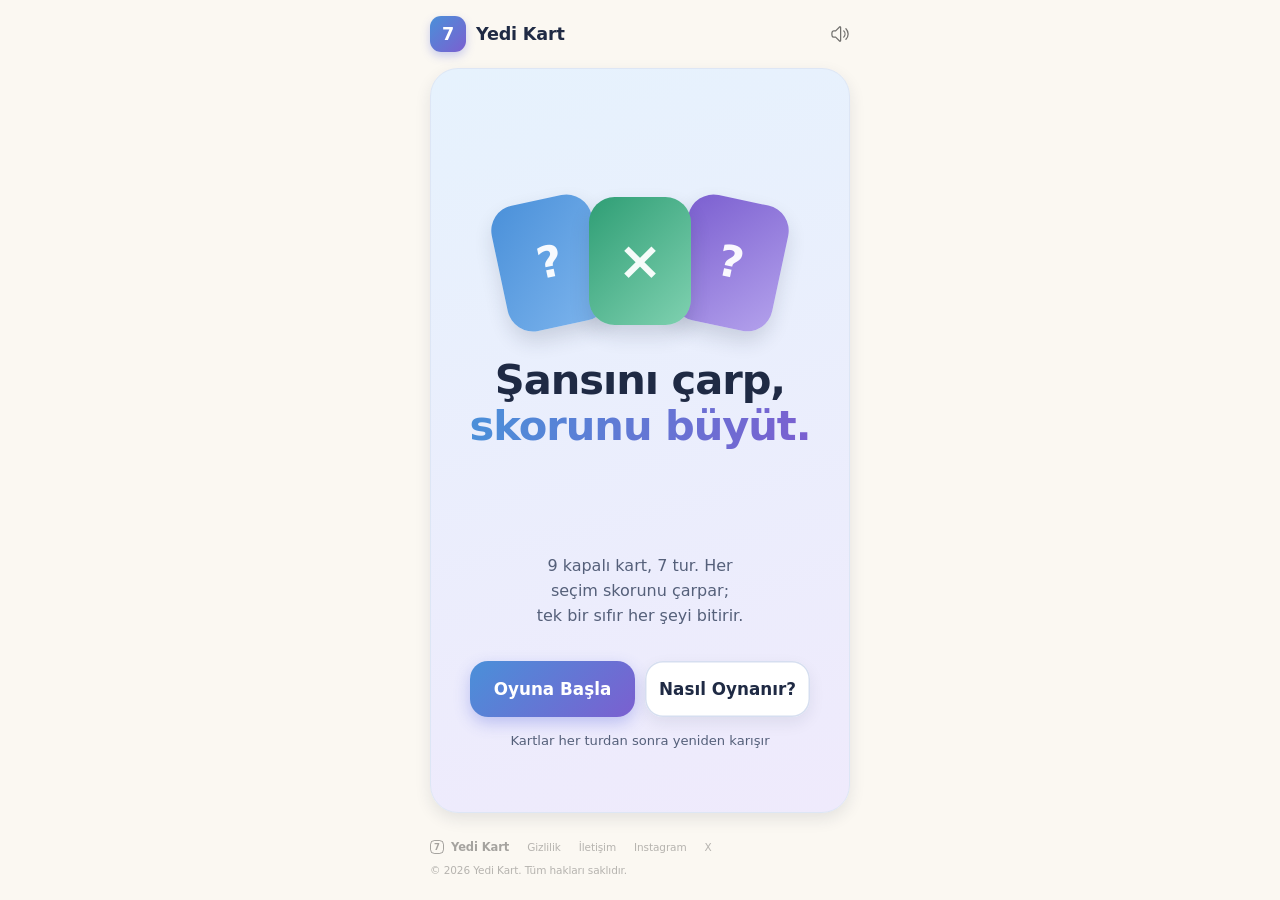
==== commit cfff6c0d: "update" ====
--- a/index.html
+++ b/index.html
@@ -42,24 +42,27 @@
         <button type="button" class="icon-btn sound-btn" aria-label="Sesi kapat"><svg xmlns="http://www.w3.org/2000/svg" fill="none" viewBox="0 0 24 24" stroke-width="1.5" stroke="currentColor" aria-hidden="true" focusable="false"><path stroke-linecap="round" stroke-linejoin="round" d="M19.114 5.636a9 9 0 0 1 0 12.728M16.463 8.288a5.25 5.25 0 0 1 0 7.424M6.75 8.25l4.72-4.72a.75.75 0 0 1 1.28.53v15.88a.75.75 0 0 1-1.28.53l-4.72-4.72H4.51c-.88 0-1.704-.507-1.938-1.354A9.009 9.009 0 0 1 2.25 12c0-.83.112-1.633.322-2.396C2.806 8.756 3.63 8.25 4.51 8.25H6.75Z"/></svg></button>
       </header>
 
+      <!-- Altın oran: üst bölge (kartlar + başlık) : alt bölge (açıklama + düğmeler) = 1,618 : 1 -->
       <div class="hero-panel">
-        <div class="hero" aria-hidden="true">
-          <span class="fcard c1">?</span>
-          <span class="fcard c2">×</span>
-          <span class="fcard c3">?</span>
-        </div>
-        <div class="hero-copy">
-          <h1 id="menu-title" class="hero-title">Şansını çarp,<br>skorunu büyüt.</h1>
+        <div class="hero-zone hero-zone--top">
+          <div class="hero" aria-hidden="true">
+            <span class="fcard c1">?</span>
+            <span class="fcard c2">×</span>
+            <span class="fcard c3">?</span>
+          </div>
+          <h1 id="menu-title" class="hero-title">Şansını çarp,<span class="accent">skorunu büyüt.</span></h1>
+        </div>
+
+        <div class="hero-zone hero-zone--bottom">
           <p class="hero-sub">9 kapalı kart, 7 tur. Her seçim skorunu çarpar; tek bir sıfır her şeyi bitirir.</p>
-        </div>
-
-        <div class="menu-actions">
-          <div class="play-row">
-            <button type="button" id="btn-play" class="btn primary big">Oyuna Başla</button>
-            <button type="button" id="btn-howto" class="btn light" aria-haspopup="dialog">Nasıl Oynanır?</button>
+          <div class="menu-actions">
+            <div class="play-row">
+              <button type="button" id="btn-play" class="btn primary big">Oyuna Başla</button>
+              <button type="button" id="btn-howto" class="btn light" aria-haspopup="dialog">Nasıl Oynanır?</button>
+            </div>
+            <p id="menu-best" class="best" aria-live="polite"></p>
+            <p class="foot">Kartlar her turdan sonra yeniden karışır</p>
           </div>
-          <p id="menu-best" class="best" aria-live="polite"></p>
-          <p class="foot">Kartlar her turdan sonra yeniden karışır</p>
         </div>
       </div>
 
--- a/css/base.css
+++ b/css/base.css
@@ -16,6 +16,7 @@
   --shadow: 0 6px 16px rgba(31, 42, 68, 0.10);
   --radius: 18px;
   --flip: 380ms;            /* kart çevirme süresi (FLIP_MS bunu ezer) */
+  --phi: 1.618;             /* altın oran: hero panel aralıkları bununla ölçeklenir */
 
   /* Giriş animasyonu ölçüleri (intro.css ve howto.css birlikte kullanır) */
   --enter-ease: cubic-bezier(0.22, 1, 0.36, 1);   /* easeOutQuint: hızlı başlar, yumuşak oturur */
--- a/css/screens.css
+++ b/css/screens.css
@@ -26,24 +26,42 @@
 }
 .brand-name { font-size: 1.1rem; font-weight: 800; letter-spacing: -0.2px; }
 
+/* Hero panel: altın oran (φ ≈ 1,618).
+   İki bölge: üst (kartlar + başlık) : alt (açıklama + düğmeler) = 1,618 : 1 → ≈ %61,8 / %38,2.
+   Alt bölge içeriğinden küçük olamaz (minmax(min-content, …)); kısa ekranlarda oran yumuşakça bozulur,
+   hiçbir şey kırpılmaz. Aralıklar da aynı oranla ölçeklenir: --gap × φ. */
 .hero-panel {
+  --gap: clamp(10px, 2.2dvh, 20px);
   flex: 1 1 0; min-height: 0;
-  display: flex; flex-direction: column; align-items: stretch; justify-content: center;
-  gap: clamp(12px, 3dvh, 30px);
-  padding: clamp(14px, 3dvh, 28px) 20px; text-align: center; border-radius: 28px;
+  display: grid; grid-template-rows: minmax(0, 1.618fr) minmax(min-content, 1fr);
+  padding: clamp(18px, 3.4dvh, 30px) clamp(18px, 6vw, 28px); text-align: center; border-radius: 28px;
   background: linear-gradient(165deg, #e6f2fd 0%, #efeafc 100%);
   border: 1px solid #dde6f5; box-shadow: var(--shadow);
 }
 
-/* Başlık + açıklama: tek blok, sıkı ve dengeli aralık */
-.hero-copy { display: flex; flex-direction: column; align-items: center; gap: 10px; }
+.hero-zone {
+  min-height: 0; display: flex; flex-direction: column; align-items: center; justify-content: center;
+  gap: calc(var(--gap) * var(--phi));
+}
+.hero-zone > * { max-width: 100%; }
+
+/* Başlık: koyu lacivert + ikinci satırda marka renk geçişi (büyük metin, kontrast ≥ 3:1) */
 .hero-title {
-  margin: 0; font-size: clamp(1.55rem, min(4.8dvh, 9vw), 2.5rem); font-weight: 800;
-  line-height: 1.12; letter-spacing: -0.02em; text-wrap: balance;
-}
+  margin: 0; font-size: clamp(1.7rem, min(5.2dvh, 9.5vw), 2.6rem); font-weight: 800;
+  line-height: 1.1; letter-spacing: -0.025em; color: var(--ink); text-wrap: balance;
+}
+.hero-title .accent {
+  display: block;
+  color: var(--lilac-strong);   /* gradient desteklenmezse düz renk */
+  background: linear-gradient(100deg, var(--blue-strong), var(--lilac-strong));
+  -webkit-background-clip: text; background-clip: text;
+  -webkit-text-fill-color: transparent;
+}
+
+/* Açıklama: başlıktan belirgin biçimde küçük ve sakin; satır uzunluğu okunur aralıkta */
 .hero-sub {
-  margin: 0; max-width: 34ch; color: var(--muted);
-  font-size: 0.98rem; line-height: 1.5; text-wrap: balance;
+  margin: 0; max-width: 30ch; color: var(--muted);
+  font-size: clamp(0.92rem, 2.2dvh, 1rem); line-height: 1.55; text-wrap: balance;
 }
 
 /* Kart görseli: üç kart simetrik, ölçüler --ch'den türer */
@@ -71,14 +89,21 @@
   50% { translate: 0 -6px; }
 }
 
-/* Düğme + alt not: aynı genişlik ve ritim */
-.menu-actions { display: flex; flex-direction: column; gap: 10px; align-items: stretch; }
-.menu-actions .btn.primary.big { min-height: 58px; font-size: 1.15rem; border-radius: 18px; letter-spacing: 0.01em; }
-
-/* Oyuna Başla + Nasıl Oynanır yan yana; dar ekranda alt alta */
-.play-row { display: grid; grid-template-columns: minmax(0, 1fr) auto; gap: 10px; }
-.play-row .btn { white-space: nowrap; }
-.play-row .btn.primary.big { padding: 0 12px; }
+/* Düğmeler + alt not: başlık ve açıklamayla aynı ortalanmış sütunda */
+.menu-actions {
+  width: min(100%, 340px);
+  display: flex; flex-direction: column; gap: calc(var(--gap) * 0.8); align-items: stretch;
+}
+
+/* Oyuna Başla + Nasıl Oynanır: eş genişlik, eş yükseklik, eş yazı, yan yana; çok dar ekranda alt alta.
+   Tek fark renk: biri dolu (ana eylem), biri beyaz (ikincil). */
+.play-row { display: grid; grid-template-columns: repeat(2, minmax(0, 1fr)); gap: 10px; }
+.menu-actions .play-row .btn {
+  min-height: 56px; padding: 0 12px; border-radius: 18px;
+  font-size: 1.05rem; font-weight: 700; letter-spacing: 0; white-space: nowrap;
+}
+.menu-actions .play-row .btn.primary { box-shadow: 0 6px 16px rgba(74, 90, 217, 0.30); }
+.menu-actions .play-row .btn.light { box-shadow: 0 6px 16px rgba(31, 42, 68, 0.08), inset 0 0 0 1.5px #d6def0; }
 @media (max-width: 350px) { .play-row { grid-template-columns: 1fr; } }
 .foot { margin: 0; text-align: center; color: var(--muted); font-size: 0.82rem; line-height: 1.3; }
 .menu-actions:has(.best:not(:empty)) .foot { display: none; }
@@ -123,7 +148,7 @@
 @media (max-height: 720px) { .foot { display: none; } }
 @media (max-height: 640px) {
   .hero-sub { display: none; }
-  .menu-actions .btn.primary.big { min-height: 52px; font-size: 1.1rem; }
+  .menu-actions .play-row .btn { min-height: 52px; }
 }
 @media (max-height: 540px) {
   .hero { --ch: 50px; }
@@ -143,7 +168,7 @@
   .copyright { display: block; }
   .hero { --ch: clamp(44px, 14dvh, 70px); }
   .hero-title { font-size: clamp(1.3rem, 7dvh, 1.9rem); }
-  .hero-copy { gap: 0; }
+  .hero-zone { gap: calc(var(--gap) * 0.5); }
 }
 
 /* ======================================================================
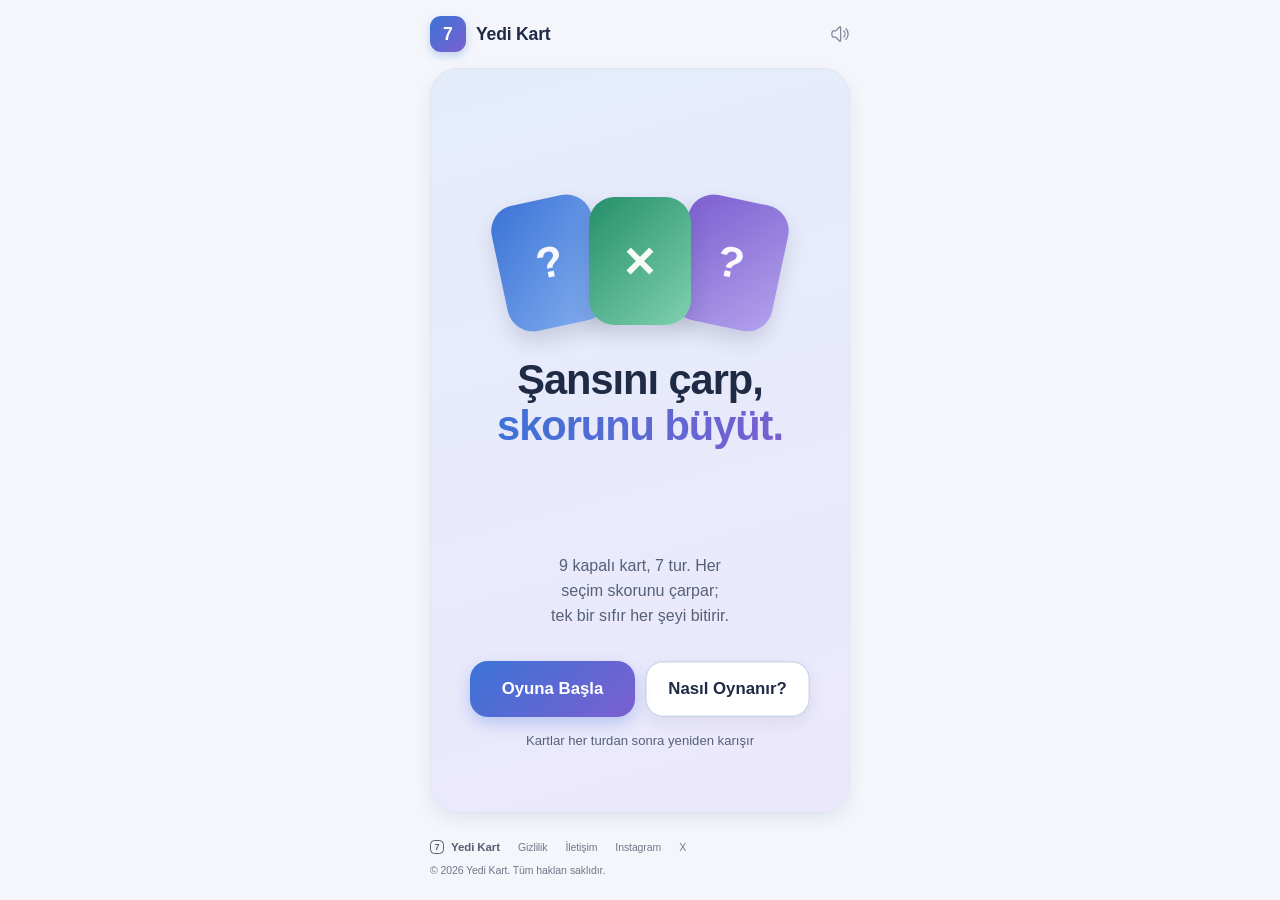
==== commit fbfd4fe4: "update" ====
--- a/index.html
+++ b/index.html
@@ -3,13 +3,16 @@
 <head>
   <meta charset="UTF-8">
   <meta name="viewport" content="width=device-width, initial-scale=1, viewport-fit=cover">
-  <meta name="theme-color" content="#fbf8f2">
+  <meta name="theme-color" content="#f4f6fb">
   <title>Yedi Kart</title>
 
-  <!-- assets/ içindeki dosya adlarını kendi dosyalarına göre düzenle -->
+  <!-- Font dosyası: Inter (ücretsiz). InterVariable.woff2'yi assets/fonts/ içine koy (bkz. css/fonts.css) -->
   <link rel="icon" href="assets/favicon.svg" type="image/svg+xml">
 
-  <!-- CSS yükleme sırası önemli: temel → parçalar → ekranlar → diyalog → giriş → hareket (en son) -->
+  <link rel="preload" href="assets/fonts/InterVariable.woff2" as="font" type="font/woff2" crossorigin>
+
+  <!-- CSS yükleme sırası önemli: yazı tipleri → temel → parçalar → ekranlar → diyalog → giriş → hareket (en son) -->
+  <link rel="stylesheet" href="css/fonts.css">
   <link rel="stylesheet" href="css/base.css">
   <link rel="stylesheet" href="css/components.css">
   <link rel="stylesheet" href="css/screens.css">
@@ -238,4 +241,4 @@
   <!-- Tek giriş noktası: main.js diğer modülleri (game, audio, storage, ui/*) kendisi import eder -->
   <script type="module" src="js/main.js"></script>
 </body>
-</html>
+</html>
--- a/css/fonts.css
+++ b/css/fonts.css
@@ -0,0 +1,24 @@
+/* fonts.css — yazı tipi dosyaları (tek yer; hangi fontun kullanılacağı base.css'te --font-sans ile seçilir)
+
+   Font: Inter (SIL Open Font License, ücretsiz, ticari kullanım serbest).
+   Dosya: https://rsms.me/inter/ adresinden "InterVariable.woff2" dosyasını indirip
+          assets/fonts/ klasörüne koy. Tek değişken (variable) dosya 100–900 arası tüm ağırlıkları içerir.
+   Türkçe karakterler (ğ ş İ ı ç ö ü) bu dosyada vardır; "latin-ext" ayrı dosya gerekmez. */
+
+@font-face {
+  font-family: "Inter";
+  font-style: normal;
+  font-weight: 100 900;
+  font-display: swap;
+  src: url("../assets/fonts/InterVariable.woff2") format("woff2");
+}
+
+/* Inter yüklenene kadar görünen yedek: Arial'i Inter'in ölçülerine uydurur (yazı yer değiştirince sayfa zıplamaz) */
+@font-face {
+  font-family: "Inter Fallback";
+  src: local("Arial");
+  ascent-override: 96.88%;
+  descent-override: 24.14%;
+  line-gap-override: 0%;
+  size-adjust: 107.12%;
+}
--- a/css/base.css
+++ b/css/base.css
@@ -1,25 +1,55 @@
-/* base.css — tasarım değişkenleri, reset, body, .app, tipografi, ekran iskeleti */
+/* base.css — tasarım değişkenleri, reset, body, .app, tipografi, ekran iskeleti
+   Renk ve font kararları yalnızca burada verilir; diğer dosyalar bu değişkenleri kullanır. */
 
 :root {
-  --bg: #fbf8f2;
+  /* ---------- Yazı tipi ----------
+     Tek kaynak: burası. Dosyalar css/fonts.css'te tanımlı.
+     Inter, Suisse Int'l ile aynı ailedendir (nötr grotesk); Türkçe karakterleri (ğ ş İ ı) tam destekler.
+     "Inter Fallback": Inter yüklenene kadar Arial'i Inter ölçülerine uydurur, sayfa kaymaz.
+     Sıradaki fontlar da grotesk: Helvetica Neue / Helvetica / Arial. */
+  --font-sans: "Inter", "Inter Fallback", "Helvetica Neue", Helvetica, Arial, system-ui, sans-serif;
+
+  /* ---------- Zemin ve metin ---------- */
+  --bg: #f4f6fb;            /* ana zemin */
   --surface: #ffffff;
   --ink: #1f2a44;
-  --muted: #55607a;         /* küçük gri yazılar; krem zeminde ~5,9:1, beyazda ~6,3:1 (WCAG AA) */
-  --blue: #a9d3f5;
-  --blue-strong: #4a90d9;
-  --mint: #bfe9d6;
-  --mint-strong: #2f9e75;
-  --lilac: #d8cdf7;
+  --muted: #55607a;         /* küçük gri yazılar; #F4F6FB zeminde ~5,8:1, beyazda ~6,3:1 (WCAG AA) */
+  --line: #dfe5f1;          /* ince çerçeveler (zeminle aynı soğuk mavi ailesi) */
+  --line-strong: #cdd6ea;
+
+  /* ---------- Vurgu renkleri: ana / açık uç (gradyan sonu) ---------- */
+  --blue: #b2d1f7;
+  --blue-strong: #3b73d6;   /* beyaz yazıyla ~4,6:1 */
+  --blue-lite: #86b0ef;
+  --mint: #c2ead9;
+  --mint-strong: #258f69;
+  --mint-lite: #7fd1b0;
+  --lilac: #dcd4f8;
   --lilac-strong: #7b5fd0;
+  --lilac-lite: #b3a1ec;
   --neg: #d9534f;
-  --line: #e8e3d8;
-  --shadow: 0 6px 16px rgba(31, 42, 68, 0.10);
+  --neg-lite: #ef8a86;
+
+  /* ---------- Açık tonlar (panel, rozet, kart zemini) ---------- */
+  --tint-blue: #e4ecfb;
+  --tint-mint: #e1f4ec;
+  --tint-lilac: #ece8fc;
+  --tint-neg: #fdf0ef;
+
+  /* ---------- Açık tonların üstündeki koyu yazı renkleri ---------- */
+  --blue-ink: #274f9e;
+  --mint-ink: #14583f;
+  --lilac-ink: #3d2c85;
+  --neg-ink: #b4332f;
+
+  --shadow: 0 6px 16px rgba(35, 52, 99, 0.09);
   --radius: 18px;
   --flip: 380ms;            /* kart çevirme süresi (FLIP_MS bunu ezer) */
   --phi: 1.618;             /* altın oran: hero panel aralıkları bununla ölçeklenir */
 
-  /* Giriş animasyonu ölçüleri (intro.css ve howto.css birlikte kullanır) */
-  --enter-ease: cubic-bezier(0.22, 1, 0.36, 1);   /* easeOutQuint: hızlı başlar, yumuşak oturur */
+  /* ---------- Hareket ölçüleri (intro.css, howto.css ve hover efektleri birlikte kullanır) ---------- */
+  --ease-out: cubic-bezier(0.22, 1, 0.36, 1);     /* easeOutQuint: hızlı başlar, yumuşak oturur */
+  --enter-ease: var(--ease-out);
   --enter-dur: 640ms;
   --enter-y: 14px;
   --enter-base: 60ms;
@@ -29,13 +59,16 @@
 }
 
 * { box-sizing: border-box; -webkit-tap-highlight-color: transparent; }
-button { touch-action: manipulation; }
+button { touch-action: manipulation; font: inherit; color: inherit; }
 
 html, body {
   margin: 0;
   background: var(--bg);
   color: var(--ink);
-  font-family: system-ui, -apple-system, "Segoe UI", Roboto, sans-serif;
+  font-family: var(--font-sans);
+  font-optical-sizing: auto;
+  font-synthesis: none;
+  -webkit-font-smoothing: antialiased;
   -webkit-text-size-adjust: 100%;
 }
 
@@ -75,4 +108,4 @@
 /* Ortak giriş keyframe'i: intro.css ve howto.css kullanır */
 @keyframes enter {
   from { opacity: 0; translate: 0 var(--enter-y); }
-}
+}
--- a/css/components.css
+++ b/css/components.css
@@ -1,5 +1,5 @@
 /* components.css — ekranlar arasında paylaşılan parçalar:
-   .btn, .row, .icon-btn, .pill, .score-card, .best, .confirm (dialog) */
+   .btn, .row, .brand-mark, .icon-btn, .pill, .score-card, .best, .confirm (dialog) */
 
 /* ---------- Butonlar ---------- */
 .btn {
@@ -9,13 +9,14 @@
 }
 .btn:active:not(:disabled) { transform: scale(0.97); }
 .btn:disabled { cursor: default; opacity: 0.5; }
+.btn:focus-visible { outline: 3px solid var(--blue-strong); outline-offset: 3px; }
 .btn.primary { background: var(--blue-strong); color: #fff; }
 .btn.primary.big {
   min-height: 62px; font-size: 1.25rem; border-radius: 20px;
-  background: linear-gradient(135deg, #4a90d9, #7b5fd0);
-  box-shadow: 0 10px 22px rgba(74, 90, 217, 0.35);
+  background: linear-gradient(135deg, var(--blue-strong), var(--lilac-strong));
+  box-shadow: 0 10px 22px rgba(59, 115, 214, 0.34);
 }
-.btn.secondary { background: var(--mint); color: #145a42; }
+.btn.secondary { background: var(--mint); color: var(--mint-ink); }
 .btn.ghost { background: transparent; color: var(--ink); border: 2px solid var(--line); }
 .btn.light {
   padding: 0 16px; font-size: 1rem; border-radius: 18px;
@@ -29,10 +30,19 @@
 .row { display: grid; grid-template-columns: 1fr 1fr; gap: 10px; }
 .row .btn { width: 100%; }
 
+/* ---------- Marka (ana menü ve içerik sayfaları ortak kullanır) ---------- */
+.brand-mark {
+  width: 36px; height: 36px; display: grid; place-items: center; border-radius: 11px;
+  background: linear-gradient(135deg, var(--blue-strong), var(--lilac-strong));
+  color: #fff; font-size: 1.1rem; font-weight: 800;
+  box-shadow: 0 4px 10px rgba(59, 115, 214, 0.28);
+}
+.brand-name { font-size: 1.1rem; font-weight: 800; letter-spacing: -0.2px; }
+
 /* ---------- İkon düğmesi ----------
    Ses düğmesi: çerçevesiz, arka plansız; yalnızca ikon (dialed.gg ölçüleri) */
 .icon-btn {
-  --dim: #0000008c;
+  --dim: rgb(31 42 68 / 0.55);
   position: relative; z-index: 1;
   width: 32px; height: 32px; margin: 0 -6px; padding: 0;
   display: grid; place-items: center;
@@ -47,7 +57,7 @@
 /* ---------- Tur rozeti ---------- */
 .pill {
   padding: 8px 14px; border-radius: 999px; background: var(--lilac);
-  color: #3d2c85; font-weight: 800; font-size: 0.95rem;
+  color: var(--lilac-ink); font-weight: 800; font-size: 0.95rem;
   font-variant-numeric: tabular-nums;
 }
 .pill.bump { animation: bump 0.3s ease; }
@@ -75,7 +85,7 @@
 /* ---------- Rekor rozeti (menü, sonuç, game over) ---------- */
 .best {
   margin: 0; align-self: center; padding: 8px 16px; border-radius: 999px;
-  background: var(--mint); color: #145a42; font-weight: 800; font-size: 0.95rem;
+  background: var(--mint); color: var(--mint-ink); font-weight: 800; font-size: 0.95rem;
 }
 .best:empty { display: none; }
 .best.dark { background: rgba(255, 255, 255, 0.12); color: #ffd7d4; }
@@ -99,4 +109,4 @@
 }
 
 @keyframes fade-in { from { opacity: 0; } to { opacity: 1; } }
-@keyframes modal-pop { from { transform: scale(0.9); opacity: 0; } to { transform: scale(1); opacity: 1; } }
+@keyframes modal-pop { from { transform: scale(0.9); opacity: 0; } to { transform: scale(1); opacity: 1; } }
--- a/css/screens.css
+++ b/css/screens.css
@@ -12,19 +12,8 @@
   height: calc(100dvh - var(--safe-t) - var(--safe-b));
 }
 
-.menu > :not(.site-footer) {
-  font-family: "Suisse Intl S Alt", -apple-system, Inter, system-ui, sans-serif;
-}
-
 .menu-top { flex: none; display: flex; align-items: center; justify-content: space-between; }
-.brand { display: flex; align-items: center; gap: 10px; }
-.brand-mark {
-  width: 36px; height: 36px; display: grid; place-items: center; border-radius: 11px;
-  background: linear-gradient(135deg, var(--blue-strong), var(--lilac-strong));
-  color: #fff; font-size: 1.1rem; font-weight: 800;
-  box-shadow: 0 4px 10px rgba(74, 90, 217, 0.28);
-}
-.brand-name { font-size: 1.1rem; font-weight: 800; letter-spacing: -0.2px; }
+.brand { display: flex; align-items: center; gap: 10px; }   /* .brand-mark / .brand-name: components.css */
 
 /* Hero panel: altın oran (φ ≈ 1,618).
    İki bölge: üst (kartlar + başlık) : alt (açıklama + düğmeler) = 1,618 : 1 → ≈ %61,8 / %38,2.
@@ -35,8 +24,8 @@
   flex: 1 1 0; min-height: 0;
   display: grid; grid-template-rows: minmax(0, 1.618fr) minmax(min-content, 1fr);
   padding: clamp(18px, 3.4dvh, 30px) clamp(18px, 6vw, 28px); text-align: center; border-radius: 28px;
-  background: linear-gradient(165deg, #e6f2fd 0%, #efeafc 100%);
-  border: 1px solid #dde6f5; box-shadow: var(--shadow);
+  background: linear-gradient(165deg, var(--tint-blue) 0%, var(--tint-lilac) 100%);
+  border: 1px solid var(--line); box-shadow: var(--shadow);
 }
 
 .hero-zone {
@@ -71,17 +60,17 @@
   width: calc(var(--ch) * 0.8); height: var(--ch); margin-left: calc(var(--ch) * -0.4);
   display: grid; place-items: center; border-radius: calc(var(--ch) * 0.2);
   font-size: calc(var(--ch) * 0.34); font-weight: 800; line-height: 1; color: rgba(255, 255, 255, 0.95);
-  background: linear-gradient(135deg, var(--blue-strong), #7fb6ee);
+  background: linear-gradient(135deg, var(--blue-strong), var(--blue-lite));
   box-shadow: 0 10px 20px rgba(31, 42, 68, 0.16);
   transform-origin: 50% 120%;
 }
 .fcard.c1 { transform: translateX(calc(var(--ch) * -0.56)) rotate(-12deg); animation: float 4.2s ease-in-out infinite; }
 .fcard.c2 {
-  z-index: 2; background: linear-gradient(135deg, var(--mint-strong), #7fd1b0); font-size: calc(var(--ch) * 0.42);
+  z-index: 2; background: linear-gradient(135deg, var(--mint-strong), var(--mint-lite)); font-size: calc(var(--ch) * 0.42);
   animation: float 4.2s ease-in-out -1.4s infinite;
 }
 .fcard.c3 {
-  background: linear-gradient(135deg, var(--lilac-strong), #b3a1ec);
+  background: linear-gradient(135deg, var(--lilac-strong), var(--lilac-lite));
   transform: translateX(calc(var(--ch) * 0.56)) rotate(12deg); animation: float 4.2s ease-in-out -2.8s infinite;
 }
 @keyframes float {
@@ -102,27 +91,71 @@
   min-height: 56px; padding: 0 12px; border-radius: 18px;
   font-size: 1.05rem; font-weight: 700; letter-spacing: 0; white-space: nowrap;
 }
-.menu-actions .play-row .btn.primary { box-shadow: 0 6px 16px rgba(74, 90, 217, 0.30); }
-.menu-actions .play-row .btn.light { box-shadow: 0 6px 16px rgba(31, 42, 68, 0.08), inset 0 0 0 1.5px #d6def0; }
+.menu-actions .play-row .btn.primary { box-shadow: 0 6px 16px rgba(59, 115, 214, 0.30); }
+.menu-actions .play-row .btn.light { box-shadow: 0 6px 16px rgba(35, 52, 99, 0.08), inset 0 0 0 1.5px var(--line-strong); }
 @media (max-width: 350px) { .play-row { grid-template-columns: 1fr; } }
 .foot { margin: 0; text-align: center; color: var(--muted); font-size: 0.82rem; line-height: 1.3; }
 .menu-actions:has(.best:not(:empty)) .foot { display: none; }
 .menu-actions .best { font-size: 0.88rem; padding: 7px 14px; }
 
+/* ---------- Ana sayfa hover etkileri ----------
+   Yalnızca imleçli cihazlarda çalışır (dokunmatikte "yapışan hover" kalmaz).
+   Konum/ölçek/dönüş için bağımsız translate, scale ve rotate özellikleri kullanılır:
+   transform ile (float, enter animasyonları, :active ölçeği) çakışmaz.
+   Azaltılmış hareket kapatmaları motion.css'te. */
+@media (hover: hover) and (pointer: fine) {
+
+  /* Düğmeler: hafif yükselme + gölge derinleşmesi; basınca yerine oturur */
+  .menu .btn {
+    transition: translate 0.28s var(--ease-out), box-shadow 0.28s var(--ease-out), color 0.2s,
+                transform 0.08s, filter 0.15s, background 0.2s, opacity 0.2s;
+  }
+  .menu .btn:hover { translate: 0 -2px; filter: none; }
+  .menu .btn:active:not(:disabled) { translate: 0 0; }
+  .menu-actions .play-row .btn.primary:hover { box-shadow: 0 12px 26px rgba(59, 115, 214, 0.42); }
+  .menu-actions .play-row .btn.light:hover {
+    color: var(--blue-ink);
+    box-shadow: 0 10px 22px rgba(35, 52, 99, 0.12), inset 0 0 0 1.5px var(--blue-strong);
+  }
+
+  /* Ana düğme: üzerinden geçen ince ışık süpürmesi (metnin altında, zeminin üstünde) */
+  .menu .btn.primary { position: relative; overflow: hidden; isolation: isolate; }
+  .menu .btn.primary::before {
+    content: ""; position: absolute; inset: 0; z-index: -1; pointer-events: none;
+    background: linear-gradient(105deg, transparent 35%, rgb(255 255 255 / 0.3) 50%, transparent 65%);
+    translate: -110% 0; transition: translate 0.7s var(--ease-out);
+  }
+  .menu .btn.primary:hover::before { translate: 110% 0; }
+
+  /* Hero kartları: üst bölgeye gelince yelpaze açılır, ortadaki kart büyür */
+  .fcard {
+    transition: rotate 0.5s var(--ease-out), scale 0.5s var(--ease-out), box-shadow 0.5s var(--ease-out);
+  }
+  .hero-zone--top:hover .fcard.c1 { rotate: -6deg; }
+  .hero-zone--top:hover .fcard.c3 { rotate: 6deg; }
+  .hero-zone--top:hover .fcard.c2 { scale: 1.07; box-shadow: 0 16px 28px rgba(35, 52, 99, 0.2); }
+
+  /* Ses düğmesi: arkasında yumuşak daire belirir */
+  .menu .icon-btn::before {
+    content: ""; position: absolute; inset: 0; z-index: -1; border-radius: 50%;
+    background: var(--tint-blue); opacity: 0; scale: 0.6;
+    transition: opacity 0.2s, scale 0.3s var(--ease-out);
+  }
+  .menu .icon-btn:hover::before { opacity: 1; scale: 1; }
+}
+
 .section-title {
   margin: 0; font-size: 0.78rem; font-weight: 700; letter-spacing: 1px;
   text-transform: uppercase; color: var(--muted);
 }
 
 /* ---------- Footer ----------
-   dialed.gg ile aynı ölçüler (10.5px, #00000047, -.1px, 18px boşluk).
-   Not: "Suisse Intl S Alt" lisanslı bir font; sitede yüklü değilse sıradaki yedek font kullanılır. */
+   Ölçüler: 10.5px, -.1px, 18px boşluk. Renkler zemine uyumlu: --ink'in saydam tonları. */
 .site-footer {
-  --ft-dim: #00000047;        /* yazı rengi */
-  --ft-dim2: #00000057;       /* marka adı: bir ton koyu */
-  --ft-hover: #0000008c;
+  --ft-dim: rgb(31 42 68 / 0.62);    /* yazı rengi */
+  --ft-dim2: rgb(31 42 68 / 0.74);   /* marka adı: bir ton koyu */
+  --ft-hover: var(--ink);
   flex: none; display: flex; flex-direction: column; align-items: flex-start; gap: 0; padding: 0 0 2px;
-  font-family: "Suisse Intl S Alt", -apple-system, Inter, system-ui, sans-serif;
   font-size: 10.5px; letter-spacing: -0.1px; color: var(--ft-dim);
   -webkit-font-smoothing: antialiased;
 }
@@ -137,10 +170,19 @@
 }
 .ft-links { display: flex; align-items: center; flex-wrap: wrap; gap: 6px; }          /* 6 + 6 + 6 = 18px */
 .ft-links a {
-  display: inline-flex; align-items: center; min-height: 36px; padding: 0 6px;
+  position: relative; display: inline-flex; align-items: center; min-height: 36px; padding: 0 6px;
   color: inherit; font-weight: 500; text-decoration: none; transition: color 0.2s;
 }
-@media (hover: hover) { .ft-links a:hover { color: var(--ft-hover); } }
+/* Hover: renk koyulaşır, altında ince çizgi soldan sağa uzar */
+.ft-links a::after {
+  content: ""; position: absolute; left: 6px; right: 6px; bottom: 9px; height: 1px;
+  background: currentColor; scale: 0 1; transform-origin: left center;
+  transition: scale 0.3s var(--ease-out);
+}
+@media (hover: hover) {
+  .ft-links a:hover { color: var(--ft-hover); }
+  .ft-links a:hover::after { scale: 1 1; }
+}
 .ft-links a:focus-visible { outline: 3px solid var(--blue-strong); outline-offset: 2px; border-radius: 8px; }
 .copyright { margin: -2px 0 0; color: inherit; font-size: inherit; line-height: 1.4; }
 
@@ -231,9 +273,9 @@
 .card.revealed, .card.peek { cursor: default; }
 
 /* Renk sınıfları (.picked, .neg, .zero) kapanış dönüşü bitene kadar korunduğu için renk sıçraması olmaz */
-.card.picked .face.front { border-color: var(--mint-strong); background: #f3fbf7; }
+.card.picked .face.front { border-color: var(--mint-strong); background: var(--tint-mint); }
 .card.neg .face.front,
-.card.zero .face.front { border-color: var(--neg); background: #fdf3f2; color: var(--neg); }
+.card.zero .face.front { border-color: var(--neg); background: var(--tint-neg); color: var(--neg); }
 
 /* FOMO Etkisi: seçilmeyen diğer 8 kartın yarı saydam açılışı */
 .card.peek {
@@ -369,4 +411,4 @@
   .grid { gap: 8px; }
   .score { font-size: 2.3rem; }
   .go-zero { font-size: 7.5rem; }
-}
+}
--- a/css/howto.css
+++ b/css/howto.css
@@ -5,7 +5,6 @@
 .howto {
   width: calc(100% - 32px); max-width: 380px; max-height: calc(100dvh - 32px);
   padding: 0; overflow: hidden; border-radius: 28px; text-align: left;
-  font-family: "Suisse Intl S Alt", -apple-system, Inter, system-ui, sans-serif;
   box-shadow: 0 24px 60px rgba(31, 42, 68, 0.28);
 }
 .howto form { gap: 0; max-height: inherit; }   /* dialog yalnızca açıkken görünür; düzen form üzerinden */
@@ -29,30 +28,30 @@
 .hw-stat { display: flex; flex-direction: column; align-items: center; gap: 4px; padding: 12px 6px 10px; border-radius: 16px; }
 .hw-stat b { font-size: 1.7rem; font-weight: 800; line-height: 1; font-variant-numeric: tabular-nums; }
 .hw-stat span { font-size: 0.68rem; font-weight: 700; letter-spacing: 0.08em; text-transform: uppercase; }
-.s-blue { background: #e6f2fd; color: #2a68ad; }
-.s-mint { background: #e3f6ee; color: #1b7555; }
-.s-lilac { background: #efeafc; color: #5b3fb5; }
+.s-blue { background: var(--tint-blue); color: var(--blue-ink); }
+.s-mint { background: var(--tint-mint); color: var(--mint-ink); }
+.s-lilac { background: var(--tint-lilac); color: var(--lilac-ink); }
 
 /* Adımlar: kart rozetleriyle aynı renk dili */
 .hw-steps { margin: 0; padding: 0; list-style: none; display: flex; flex-direction: column; gap: 2px; }
 .hw-step { display: grid; grid-template-columns: 40px minmax(0, 1fr); gap: 14px; align-items: start; padding: 10px 0; }
-.hw-step.danger { margin: 0 -12px; padding: 12px; background: #fdf3f2; border-radius: 16px; }
+.hw-step.danger { margin: 0 -12px; padding: 12px; background: var(--tint-neg); border-radius: 16px; }
 .hw-badge {
   width: 40px; height: 40px; display: grid; place-items: center; border-radius: 12px;
   color: #fff; font-size: 1.15rem; font-weight: 800; line-height: 1;
   box-shadow: 0 6px 12px rgba(31, 42, 68, 0.14);
 }
-.b-blue { background: linear-gradient(135deg, var(--blue-strong), #7fb6ee); }
-.b-mint { background: linear-gradient(135deg, var(--mint-strong), #7fd1b0); }
-.b-lilac { background: linear-gradient(135deg, var(--lilac-strong), #b3a1ec); font-size: 1rem; }
-.b-red { background: linear-gradient(135deg, var(--neg), #ef8a86); }
+.b-blue { background: linear-gradient(135deg, var(--blue-strong), var(--blue-lite)); }
+.b-mint { background: linear-gradient(135deg, var(--mint-strong), var(--mint-lite)); }
+.b-lilac { background: linear-gradient(135deg, var(--lilac-strong), var(--lilac-lite)); font-size: 1rem; }
+.b-red { background: linear-gradient(135deg, var(--neg), var(--neg-lite)); }
 .b-ink { background: linear-gradient(135deg, #3b4766, #6b7694); }
 .hw-title { display: block; font-size: 1rem; font-weight: 800; line-height: 1.3; letter-spacing: -0.01em; }
-.danger .hw-title { color: #b4332f; }
+.danger .hw-title { color: var(--neg-ink); }
 .hw-desc { display: block; margin-top: 2px; color: var(--muted); font-size: 0.9rem; line-height: 1.45; }
 .hw-ex { display: flex; flex-wrap: wrap; align-items: center; gap: 6px; margin-top: 8px; color: var(--muted); font-size: 0.82rem; font-weight: 600; }
 .hw-eq {
-  padding: 4px 10px; border-radius: 999px; background: #f4f1ea; color: var(--ink);
+  padding: 4px 10px; border-radius: 999px; background: var(--bg); color: var(--ink);
   font-size: 0.85rem; font-weight: 700; font-variant-numeric: tabular-nums; white-space: nowrap;
 }
 
@@ -63,4 +62,4 @@
 }
 .hw-stat:nth-child(1) { --i: 0; } .hw-stat:nth-child(2) { --i: 1; } .hw-stat:nth-child(3) { --i: 2; }
 .hw-step:nth-child(1) { --i: 3; } .hw-step:nth-child(2) { --i: 4; } .hw-step:nth-child(3) { --i: 5; }
-.hw-step:nth-child(4) { --i: 6; } .hw-step:nth-child(5) { --i: 7; }
+.hw-step:nth-child(4) { --i: 6; } .hw-step:nth-child(5) { --i: 7; }
--- a/css/intro.css
+++ b/css/intro.css
@@ -25,8 +25,8 @@
 .hero-sub { --i: 5; }
 .menu-actions .btn { --i: 6; }
 .menu-actions .best, .menu-actions .foot { --i: 7; }
-.site-footer { --i: 10; }
-.intro .site-footer { animation-duration: var(--enter-dur-slow); }   /* 60 + 10×60 ≈ 640ms gecikme */
+.site-footer { --d: 640ms; }   /* dialed.gg: gecikme .64s */
+.intro .site-footer { animation-duration: var(--enter-dur-slow); }   /* 820ms = .82s */
 
 /* Oyun (sayfa yenilendiğinde oyun sürüyorsa) */
 .game-head { --i: 0; }
@@ -40,4 +40,4 @@
 #screen-result > .muted { --i: 2; }
 #screen-result > .best { --i: 3; }
 #screen-result > .picked { --i: 4; }
-#screen-result > .row { --i: 5; }
+#screen-result > .row { --i: 5; }
--- a/css/motion.css
+++ b/css/motion.css
@@ -31,6 +31,16 @@
   body { transition: none; }
   .fcard { animation: none; }
 
+  /* Ana sayfa hover: yükselme, ışık süpürmesi, kart yelpazesi ve çizgi animasyonu kapanır;
+     renk ve gölge geri bildirimi kalır */
+  .menu .btn { transition: none; }
+  .menu .btn:hover { translate: none; }
+  .menu .btn.primary::before { display: none; }
+  .fcard { transition: none; }
+  .hero-zone--top:hover :is(.fcard.c1, .fcard.c2, .fcard.c3) { rotate: none; scale: none; }
+  .menu .icon-btn::before { transition: none; scale: 1; }
+  .ft-links a::after { transition: none; }
+
   /* Combo: zıplamak yerine yalnızca belirir ve söner */
   .combo-banner { transform: none; }
   .combo-banner.show { animation: combo-fade 1.35s ease-out both; }
@@ -48,4 +58,4 @@
   /* Diyaloglar */
   .confirm[open], .confirm[open]::backdrop { animation: none; }
   .howto[open] :is(.hw-stat, .hw-step) { animation: none; }
-}
+}
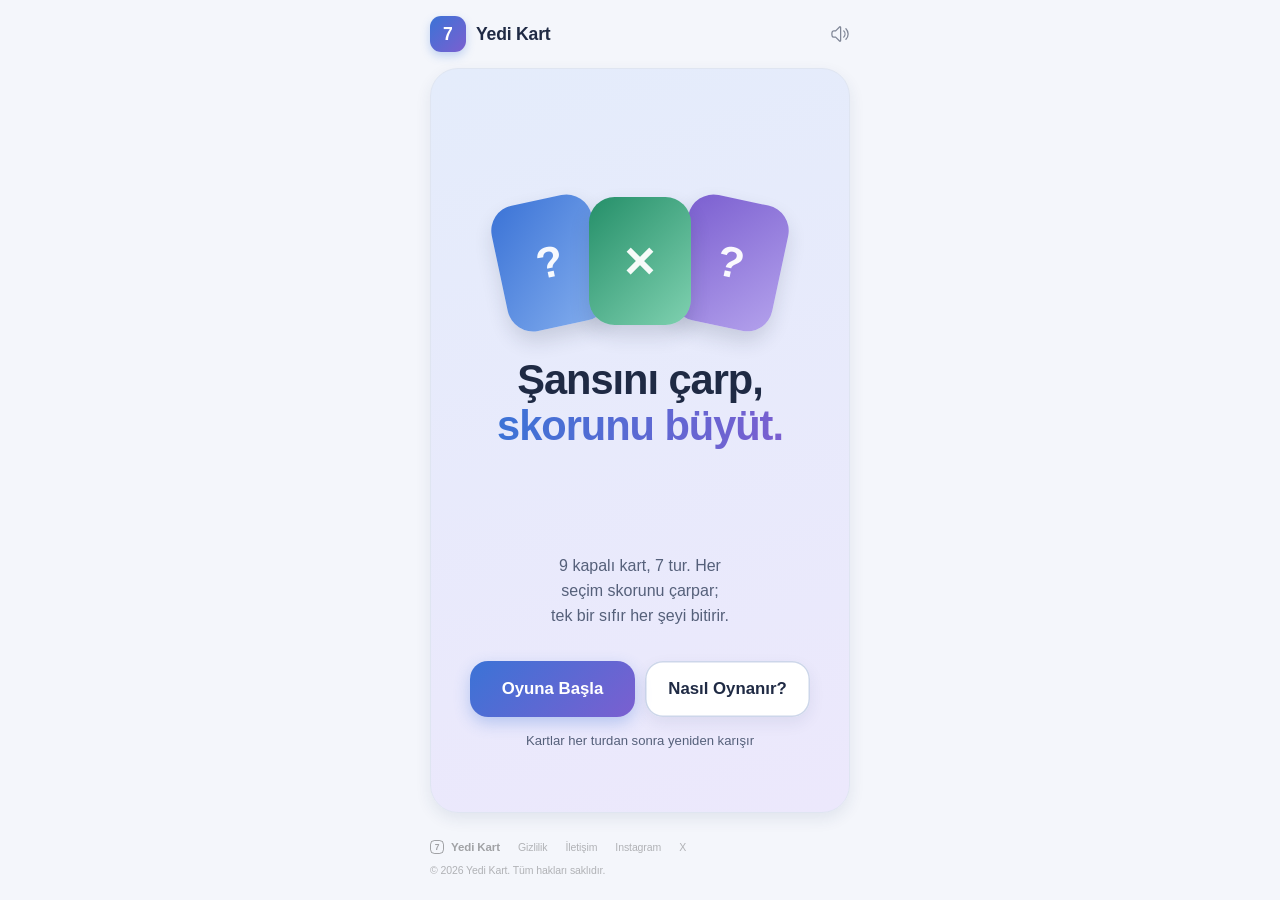
==== commit 6b0458b8: "update" ====
--- a/index.html
+++ b/index.html
@@ -102,7 +102,10 @@
 
       <div id="grid" class="grid" role="group" aria-label="Kartlar"></div>
 
-      <div id="last-op" class="last-op" aria-live="polite">Bir karta dokun ve şansını dene!</div>
+      <div id="game-picked" class="picked game-picked">
+        <span class="label">Seçilen kartlar</span>
+        <div id="game-picked-list" class="picked-list" aria-live="polite"></div>
+      </div>
 
       <div class="row">
         <button type="button" id="btn-new" class="btn secondary">Yeni Oyun</button>
--- a/css/screens.css
+++ b/css/screens.css
@@ -150,13 +150,15 @@
 }
 
 /* ---------- Footer ----------
-   Ölçüler: 10.5px, -.1px, 18px boşluk. Renkler zemine uyumlu: --ink'in saydam tonları. */
+   dialed.gg ile birebir: 10.5px, -.1px, 18px boşluk, #00000047 yazı rengi, .56s renk geçişi.
+   Giriş animasyonu: .82s, gecikme .64s, easing cubic-bezier(.22,1,.36,1) (intro.css'te). */
 .site-footer {
-  --ft-dim: rgb(31 42 68 / 0.62);    /* yazı rengi */
-  --ft-dim2: rgb(31 42 68 / 0.74);   /* marka adı: bir ton koyu */
-  --ft-hover: var(--ink);
+  --ft-dim: #00000047;        /* yazı rengi */
+  --ft-dim2: #00000057;       /* marka adı: bir ton koyu */
+  --ft-hover: #0000008c;
   flex: none; display: flex; flex-direction: column; align-items: flex-start; gap: 0; padding: 0 0 2px;
   font-size: 10.5px; letter-spacing: -0.1px; color: var(--ft-dim);
+  transition: color 0.56s ease;
   -webkit-font-smoothing: antialiased;
 }
 .ft-row { display: flex; align-items: center; flex-wrap: wrap; column-gap: 12px; }  /* 12 + link dolgusu 6 = 18px */
@@ -222,9 +224,43 @@
 
 /* Kart alanı */
 .grid {
-  display: grid; grid-template-columns: repeat(3, 1fr); gap: 12px;
-  width: 100%; max-width: 380px; margin: 0 auto;
-}
+  display: grid; grid-template-columns: repeat(3, 1fr); gap: var(--g, 12px);
+  width: var(--board-w, min(100%, 380px)); max-width: 100%; margin: 0 auto;
+}
+
+/* Oyun ekranı: altın oran (φ ≈ 1,618) yerleşimi.
+   Dikey düzen 8 satırlı bir ızgara: başlık | boşluk 1 | skor | combo (0) | kartlar | seçilenler | boşluk 1,618 | düğmeler.
+   Serbest alan, içeriğin üstünde ve altında 1 : 1,618 oranında bölünür; içerik optik merkezin biraz üstünde durur,
+   düğmeler başparmak bölgesinde alta oturur. Aralıklar φ ile ölçeklenir: --g → --g2 (×φ) → --g3 (×φ²).
+   Alan yetmezse boşluk satırları 0'a iner, hiçbir şey kırpılmaz. */
+#screen-game {
+  --g: clamp(8px, 1.6dvh, 14px);
+  --g2: calc(var(--g) * var(--phi));
+  --g3: calc(var(--g2) * var(--phi));
+  --game-gap: var(--g);
+  /* Tek sütun genişliği: başlık, skor, kartlar, seçilenler ve düğmeler hep bu genişlikte, sol/sağ kenarları aynı çizgide.
+     Yükseklik payı (19,5rem) sabit öğelerin toplamıdır; kalan küçük boşluk aşağıdaki 1 : 1,618 satırlarında bölünür. */
+  --board-w: min(380px, 100%, max(240px, calc(100dvh - 19.5rem)));
+}
+#screen-game.active {
+  display: grid; grid-template-columns: minmax(0, 1fr);
+  grid-template-rows: auto minmax(0, 1fr) auto 0 auto auto minmax(0, 1.618fr) auto;
+  align-content: start; gap: 0;
+  min-height: calc(100dvh - 40px);
+}
+#screen-game { justify-items: center; }
+#screen-game > .game-head,
+#screen-game > .score-card,
+#screen-game > .combo-banner,
+#screen-game > .grid,
+#screen-game > .game-picked,
+#screen-game > .row { width: var(--board-w); max-width: 100%; }
+#screen-game > .game-head { grid-row: 1; margin-bottom: var(--g2); }
+#screen-game > .score-card { grid-row: 3; }
+#screen-game > .combo-banner { grid-row: 4; }
+#screen-game > .grid { grid-row: 5; margin-top: var(--g2); }
+#screen-game > .game-picked { grid-row: 6; margin-top: var(--g2); }
+#screen-game > .row { grid-row: 8; margin-top: var(--g2); }
 
 .card {
   position: relative; aspect-ratio: 1 / 1; padding: 0; border: 0;
@@ -309,17 +345,9 @@
 .flash.on { animation: flash 0.95s ease-out; }
 @keyframes flash { 0% { opacity: 0; } 12% { opacity: 1; } 100% { opacity: 0; } }
 
-.last-op {
-  min-height: 44px; display: grid; place-items: center;
-  padding: 10px 14px; text-align: center; font-weight: 700; font-size: 1.05rem;
-  background: var(--surface); border: 2px dashed var(--line); border-radius: 14px;
-  font-variant-numeric: tabular-nums;
-  white-space: pre-line; line-height: 1.35;
-}
-
 .combo-banner {
-  min-height: 0;
-  margin: -4px 0;
+  height: 0; margin: 0; overflow: visible; position: relative; z-index: 2;
+  display: flex; align-items: center; justify-content: center;   /* görününce yerleşim kaymaz */
   color: var(--lilac-strong);
   font-size: 1.7rem;
   font-weight: 900;
@@ -341,15 +369,71 @@
    SONUÇ EKRANI
    ====================================================================== */
 
-.picked { display: flex; flex-direction: column; gap: 8px; }
-.picked-list { display: flex; flex-wrap: wrap; gap: 6px; align-items: center; }
+/* Seçilen kartlar: kutusuz, ince çizgili küçük hücreler. Her tur için bir yuva ayrılır;
+   boş yuvalar silik kesikli çizgidir. Izgara olduğu için 7 hücre hep tek satırda kalır, yer değiştirmez. */
+.picked {
+  --pick-bg: #f9fafd; --pick-line: #e4e8f3;            /* #F4F6FB'den hafif açık */
+  --pick-neg-bg: #fbf7f9; --pick-neg-line: #f1e0e4;
+  display: flex; flex-direction: column; gap: 6px;
+  width: var(--board-w, min(100%, 380px)); max-width: 100%; margin-inline: auto;
+}
+.picked > .label {
+  font-size: 0.68rem; font-weight: 600; letter-spacing: 0.1em; text-transform: uppercase;
+  color: var(--muted); opacity: 0.85;
+}
+.picked-list {
+  display: flex; flex-wrap: nowrap; align-items: center; gap: 4px;
+  width: 100%; min-width: 0;
+}
 .picked-item {
-  min-width: 40px; padding: 8px 10px; text-align: center; font-weight: 800;
-  background: var(--surface); border: 2px solid var(--line); border-radius: 12px;
-  color: var(--ink);
-}
-.picked-item.neg { color: var(--neg); border-color: var(--neg); }
-.picked-arrow { color: var(--muted); }
+  --ring: var(--blue-strong);
+  flex: 1 1 0; min-width: 0; aspect-ratio: 1 / 1; position: relative;   /* kare hücre */
+  display: grid; place-items: center; padding: 0;
+  font-size: 0.88rem; font-weight: 600; line-height: 1; white-space: nowrap; font-variant-numeric: tabular-nums;
+  border-radius: 9px;
+  /* soft palet: zemin #F4F6FB; yazı mürekkebin ~%68'i (color-mix yoksa düz renk) */
+  color: var(--muted);
+  color: color-mix(in srgb, var(--ink) 68%, transparent);
+  background: var(--pick-bg); border: 1px solid var(--pick-line);
+}
+.picked-item.neg {
+  --ring: var(--neg);
+  color: var(--neg);
+  color: color-mix(in srgb, var(--neg) 78%, transparent);
+  background: var(--pick-neg-bg); border-color: var(--pick-neg-line);
+}
+/* Açılmamış yuvalar görünmez: yer tutarlar (hücre boyutu ve yerleşim sabit kalır) ama ekranda yoktur. */
+.picked-item.ghost, .picked-arrow.ghost { visibility: hidden; }
+
+.picked-arrow {
+  flex: none; color: var(--blue-strong); font-size: 0.72rem; line-height: 1; opacity: 0.75;
+  transform-origin: left center;
+}
+
+/* Yeni seçim, sırayla üç adımda belirir:
+   1) ok soldan çizilir  2) hücre kendi rengiyle yaylanarak (hafif taşarak) yerine oturur
+   3) hücrenin etrafında tek bir halka yayılıp söner. */
+.picked-arrow.is-new { animation: pick-arrow 0.26s var(--ease-out) both; }
+.picked-item.is-new {
+  animation: pick-chip 0.38s cubic-bezier(0.34, 1.56, 0.64, 1) 0.1s both;
+}
+.picked-item.is-new::after {
+  content: ""; position: absolute; inset: -1px; border-radius: inherit; pointer-events: none;
+  animation: pick-ring 0.5s var(--ease-out) 0.28s both;
+}
+@keyframes pick-arrow {
+  from { opacity: 0; scale: 0.4 1; translate: -6px 0; }
+  to   { opacity: 0.75; scale: 1 1; translate: 0 0; }
+}
+@keyframes pick-chip {
+  from { opacity: 0; scale: 0.55; translate: -8px 0; }
+  to   { opacity: 1; scale: 1; translate: 0 0; }
+}
+@keyframes pick-ring {
+  from { opacity: 1; box-shadow: 0 0 0 0 color-mix(in srgb, var(--ring) 45%, transparent); }
+  to   { opacity: 0; box-shadow: 0 0 0 9px transparent; }
+}
+@media (prefers-reduced-motion: reduce) { .is-new, .is-new::after { animation: none; } }
 
 /* ======================================================================
    GAME OVER
@@ -396,11 +480,15 @@
   animation-delay: 0.95s;
 }
 .go-combo:empty { display: none; }
-.go-picks { display: flex; flex-direction: column; gap: 8px; align-items: center; animation-delay: 1.35s; }
+.go-picks {
+  display: flex; flex-direction: column; gap: 8px; align-items: center;
+  width: min(100%, 360px); animation-delay: 1.35s;
+}
+.go-picks .picked-item { background: rgba(255, 255, 255, 0.08); border-color: rgba(255, 255, 255, 0.22); color: #fff; }
+.go-picks .picked-item.neg { color: #ff9a94; }
+.go-picks .picked-item.doom { background: #ff5a52; border-color: #ff5a52; color: #fff; }
 .go-picks .picked-list { justify-content: center; }
-.go-picks .picked-item { background: rgba(255, 255, 255, 0.1); border-color: rgba(255, 255, 255, 0.25); color: #fff; }
-.go-picks .picked-item.neg { color: #ff9a94; border-color: #ff9a94; }
-.go-picks .picked-item.doom { background: #ff5a52; border-color: #ff5a52; color: #fff; }
+.go-picks .picked-item { max-width: 40px; }
 .go-picks .picked-arrow { color: rgba(255, 255, 255, 0.5); }
 #go-best { animation-delay: 1.5s; }
 
--- a/css/intro.css
+++ b/css/intro.css
@@ -9,7 +9,7 @@
   .menu-top, .hero-panel, .hero, .hero-title, .hero-sub,
   .menu-actions .btn, .menu-actions .best, .menu-actions .foot,
   .site-footer,
-  .game-head, .score-card, .last-op, .grid .card,
+  .game-head, .game-picked, .score-card, .grid .card,
   .screen:not(.gameover) > .row,
   .screen > .title, .screen > .muted, .screen > .best, .screen > .picked
 ) {
@@ -32,8 +32,8 @@
 .game-head { --i: 0; }
 .score-card { --i: 1; }
 .grid .card { --d: calc(var(--enter-base) + 2 * var(--enter-step) + var(--wave, 0ms) * var(--enter-wave)); }
-.last-op { --i: 6; }
-#screen-game > .row { --i: 7; }
+.game-picked { --i: 4; }
+#screen-game > .row { --i: 5; }
 
 /* Sonuç */
 #screen-result > .title { --i: 0; }
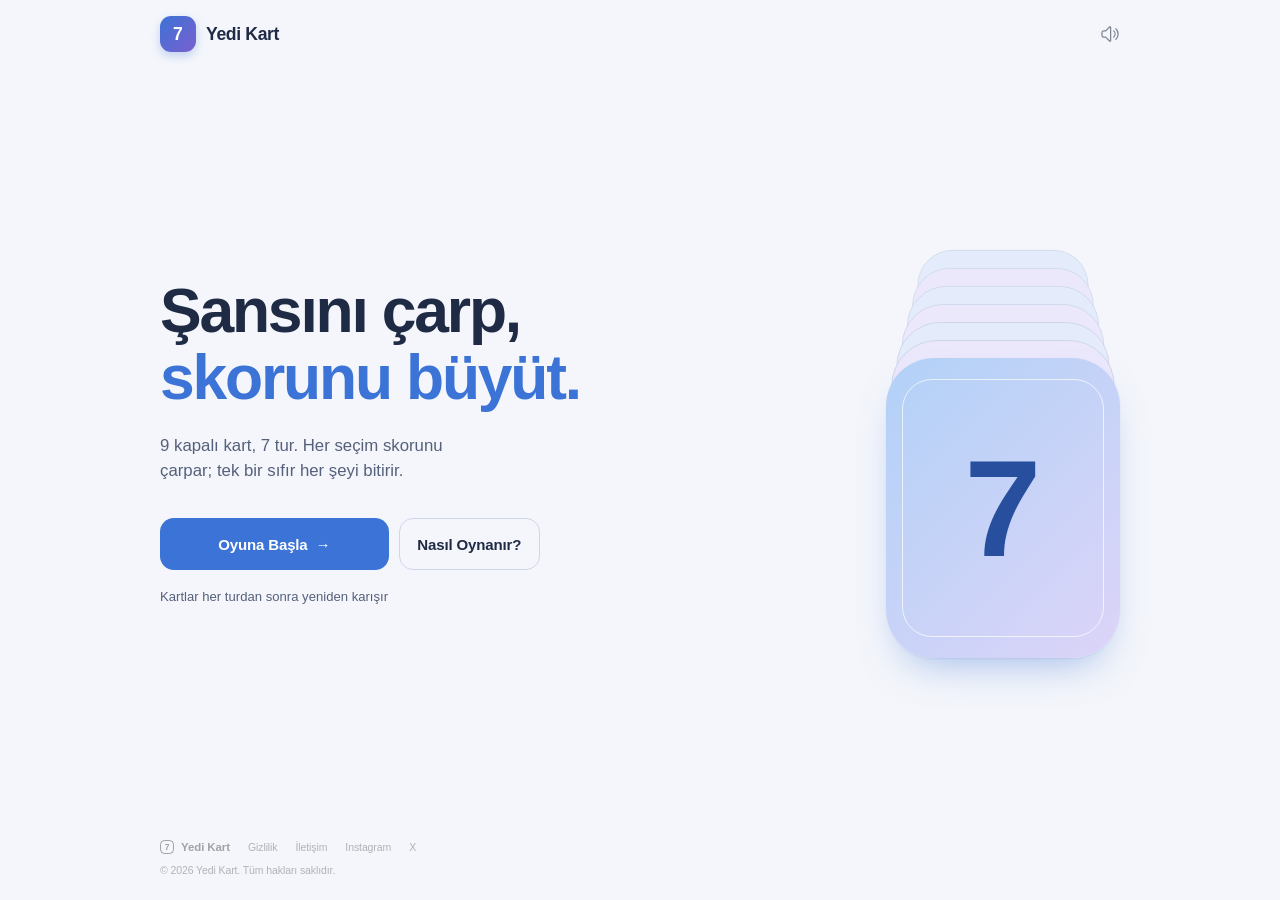
==== commit b5c5146c: "update" ====
--- a/index.html
+++ b/index.html
@@ -6,16 +6,15 @@
   <meta name="theme-color" content="#f4f6fb">
   <title>Yedi Kart</title>
 
-  <!-- Font dosyası: Inter (ücretsiz). InterVariable.woff2'yi assets/fonts/ içine koy (bkz. css/fonts.css) -->
-  <link rel="icon" href="assets/favicon.svg" type="image/svg+xml">
-
-  <link rel="preload" href="assets/fonts/InterVariable.woff2" as="font" type="font/woff2" crossorigin>
-
   <!-- CSS yükleme sırası önemli: yazı tipleri → temel → parçalar → ekranlar → diyalog → giriş → hareket (en son) -->
   <link rel="stylesheet" href="css/fonts.css">
   <link rel="stylesheet" href="css/base.css">
   <link rel="stylesheet" href="css/components.css">
-  <link rel="stylesheet" href="css/screens.css">
+  <link rel="stylesheet" href="css/home.css">
+  <link rel="stylesheet" href="css/game.css">
+  <link rel="stylesheet" href="css/result.css">
+  <link rel="stylesheet" href="css/gameover.css">
+  <link rel="stylesheet" href="css/footer.css">
   <link rel="stylesheet" href="css/howto.css">
   <link rel="stylesheet" href="css/intro.css">
   <link rel="stylesheet" href="css/motion.css">
@@ -45,18 +44,22 @@
         <button type="button" class="icon-btn sound-btn" aria-label="Sesi kapat"><svg xmlns="http://www.w3.org/2000/svg" fill="none" viewBox="0 0 24 24" stroke-width="1.5" stroke="currentColor" aria-hidden="true" focusable="false"><path stroke-linecap="round" stroke-linejoin="round" d="M19.114 5.636a9 9 0 0 1 0 12.728M16.463 8.288a5.25 5.25 0 0 1 0 7.424M6.75 8.25l4.72-4.72a.75.75 0 0 1 1.28.53v15.88a.75.75 0 0 1-1.28.53l-4.72-4.72H4.51c-.88 0-1.704-.507-1.938-1.354A9.009 9.009 0 0 1 2.25 12c0-.83.112-1.633.322-2.396C2.806 8.756 3.63 8.25 4.51 8.25H6.75Z"/></svg></button>
       </header>
 
-      <!-- Altın oran: üst bölge (kartlar + başlık) : alt bölge (açıklama + düğmeler) = 1,618 : 1 -->
+      <!-- Altın oran: masaüstünde metin : kart = 1,618 : 1; telefonda kart bölgesi : metin bölgesi = 1,618 : 1 -->
       <div class="hero-panel">
-        <div class="hero-zone hero-zone--top">
-          <div class="hero" aria-hidden="true">
-            <span class="fcard c1">?</span>
-            <span class="fcard c2">×</span>
-            <span class="fcard c3">?</span>
+        <div class="hero" aria-hidden="true">
+          <div class="deck">
+            <span class="fcard front" style="--k:0">7</span>
+            <span class="fcard" style="--k:1"></span>
+            <span class="fcard" style="--k:2"></span>
+            <span class="fcard" style="--k:3"></span>
+            <span class="fcard" style="--k:4"></span>
+            <span class="fcard" style="--k:5"></span>
+            <span class="fcard" style="--k:6"></span>
           </div>
+        </div>
+
+        <div class="hero-copy">
           <h1 id="menu-title" class="hero-title">Şansını çarp,<span class="accent">skorunu büyüt.</span></h1>
-        </div>
-
-        <div class="hero-zone hero-zone--bottom">
           <p class="hero-sub">9 kapalı kart, 7 tur. Her seçim skorunu çarpar; tek bir sıfır her şeyi bitirir.</p>
           <div class="menu-actions">
             <div class="play-row">
@@ -115,7 +118,6 @@
 
     <!-- Sonuç ekranı (7 turu sıfır görmeden bitirenler) -->
     <section id="screen-result" class="screen" aria-label="Sonuç">
-      <h2 class="title">Oyun Tamamlandı</h2>
       <div class="score-card big">
         <span class="label">FİNAL SKORU</span>
         <span id="final-score" class="score">1</span>
@@ -131,8 +133,13 @@
 
       <div class="row">
         <button type="button" id="btn-again" class="btn primary">Tekrar Oyna</button>
+        <button type="button" id="btn-share" class="btn secondary share-btn">
+          <svg xmlns="http://www.w3.org/2000/svg" fill="none" viewBox="0 0 24 24" stroke-width="1.8" stroke="currentColor" aria-hidden="true" focusable="false"><path stroke-linecap="round" stroke-linejoin="round" d="M7.217 10.907a2.25 2.25 0 1 0 0 2.186m0-2.186c.18.324.283.696.283 1.093s-.103.77-.283 1.093m0-2.186 9.566-5.314m-9.566 7.5 9.566 5.314m0 0a2.25 2.25 0 1 0 3.935 2.186 2.25 2.25 0 0 0-3.935-2.186Zm0-12.814a2.25 2.25 0 1 0 3.933-2.185 2.25 2.25 0 0 0-3.933 2.185Z"/></svg>
+          <span class="share-label">Paylaş</span>
+        </button>
         <button type="button" id="btn-menu-result" class="btn ghost">Ana Menü</button>
       </div>
+      <p id="share-status" class="share-status" role="status" aria-live="polite"></p>
     </section>
 
     <!-- Game over (0 açıldığında) -->
--- a/css/base.css
+++ b/css/base.css
@@ -2,11 +2,7 @@
    Renk ve font kararları yalnızca burada verilir; diğer dosyalar bu değişkenleri kullanır. */
 
 :root {
-  /* ---------- Yazı tipi ----------
-     Tek kaynak: burası. Dosyalar css/fonts.css'te tanımlı.
-     Inter, Suisse Int'l ile aynı ailedendir (nötr grotesk); Türkçe karakterleri (ğ ş İ ı) tam destekler.
-     "Inter Fallback": Inter yüklenene kadar Arial'i Inter ölçülerine uydurur, sayfa kaymaz.
-     Sıradaki fontlar da grotesk: Helvetica Neue / Helvetica / Arial. */
+  /* ---------- Yazı tipi ---------- */
   --font-sans: "Inter", "Inter Fallback", "Helvetica Neue", Helvetica, Arial, system-ui, sans-serif;
 
   /* ---------- Zemin ve metin ---------- */
@@ -19,7 +15,7 @@
 
   /* ---------- Vurgu renkleri: ana / açık uç (gradyan sonu) ---------- */
   --blue: #b2d1f7;
-  --blue-strong: #3b73d6;   /* beyaz yazıyla ~4,6:1 */
+  --blue-strong: #3b73d6;
   --blue-lite: #86b0ef;
   --mint: #c2ead9;
   --mint-strong: #258f69;
@@ -44,8 +40,8 @@
 
   --shadow: 0 6px 16px rgba(35, 52, 99, 0.09);
   --radius: 18px;
-  --flip: 380ms;            /* kart çevirme süresi (FLIP_MS bunu ezer) */
-  --phi: 1.618;             /* altın oran: hero panel aralıkları bununla ölçeklenir */
+  --flip: 380ms;            /* kart çevirme süresi */
+  --phi: 1.618;
 
   /* ---------- Hareket ölçüleri (intro.css, howto.css ve hover efektleri birlikte kullanır) ---------- */
   --ease-out: cubic-bezier(0.22, 1, 0.36, 1);     /* easeOutQuint: hızlı başlar, yumuşak oturur */
@@ -101,7 +97,6 @@
 /* Tipografi */
 .title { margin: 0; font-size: 2rem; text-align: center; letter-spacing: -0.5px; }
 .title.small { font-size: 1.3rem; text-align: left; }
-.title.big { font-size: 2.8rem; line-height: 1.05; letter-spacing: -1px; }
 .muted { margin: 0; text-align: center; color: var(--muted); }
 .label { font-size: 0.75rem; font-weight: 700; letter-spacing: 1px; color: var(--muted); text-transform: uppercase; }
 
--- a/css/components.css
+++ b/css/components.css
@@ -40,7 +40,7 @@
 .brand-name { font-size: 1.1rem; font-weight: 800; letter-spacing: -0.2px; }
 
 /* ---------- İkon düğmesi ----------
-   Ses düğmesi: çerçevesiz, arka plansız; yalnızca ikon (dialed.gg ölçüleri) */
+   Menü, paylaşım, ayarlar gibi küçük düğmeler için. */
 .icon-btn {
   --dim: rgb(31 42 68 / 0.55);
   position: relative; z-index: 1;
--- a/css/home.css
+++ b/css/home.css
@@ -0,0 +1,184 @@
+/* home.css — ana menü
+   Minimal: düz zemin (--bg), tek vurgu rengi (--blue-strong), tek görsel: 7 kartlık deste.
+   Telefon: dikey, ortalı. Masaüstü / yatay telefon: iki sütun (metin : kart = φ : 1). */
+
+/* ======================================================================
+   ANA MENÜ — tek ekrana sığar (kaydırma kilidi yok; çek-yenile çalışır)
+   ====================================================================== */
+
+.menu {
+  --safe-t: max(16px, env(safe-area-inset-top));
+  --safe-b: max(20px, env(safe-area-inset-bottom));
+  --m-accent: var(--blue-strong);
+  --m-accent-hover: #2f62c2;
+  gap: clamp(8px, 2dvh, 16px);
+  height: calc(100vh - var(--safe-t) - var(--safe-b));
+  height: calc(100dvh - var(--safe-t) - var(--safe-b));
+}
+
+.menu-top { flex: none; display: flex; align-items: center; justify-content: space-between; }
+.brand { display: flex; align-items: center; gap: 10px; }   /* .brand-mark / .brand-name: components.css */
+.menu .brand-name { font-weight: 700; letter-spacing: -0.02em; }
+
+/* ---------- Yerleşim (telefon): üst bölge kart, alt bölge metin = 1,618 : 1 ----------
+   Alt bölge içeriğinden küçük olamaz; kısa ekranlarda oran yumuşakça bozulur, hiçbir şey kırpılmaz. */
+.hero-panel {
+  --gap: clamp(12px, 2.4dvh, 22px);
+  flex: 1 1 0; min-height: 0;
+  display: grid; grid-template-rows: minmax(0, 1.618fr) minmax(min-content, 1fr);
+  justify-items: center; align-items: center;
+  padding: clamp(8px, 2dvh, 20px) clamp(4px, 2vw, 12px);
+  text-align: center;
+}
+
+.hero-copy {
+  min-height: 0; max-width: 100%;
+  display: flex; flex-direction: column; align-items: center; gap: var(--gap);
+}
+
+/* ---------- Başlık ve açıklama ---------- */
+.hero-title {
+  margin: 0; font-size: clamp(1.9rem, min(5.6dvh, 10vw), 2.8rem); font-weight: 700;
+  line-height: 1.08; letter-spacing: -0.035em; color: var(--ink); text-wrap: balance;
+}
+.hero-title .accent {
+  display: block; color: var(--blue-strong);
+  background: none; -webkit-text-fill-color: currentColor;
+}
+.hero-sub {
+  margin: 0; max-width: 30ch; color: var(--muted);
+  font-size: clamp(0.95rem, 2.2dvh, 1.05rem); line-height: 1.5; text-wrap: balance;
+}
+
+/* ---------- Görsel: 7 kartlık deste ----------
+   Öndeki kart oyundaki kart arkasıyla aynı gradyan; arkadakiler açık tonlu kenar şeritleri.
+   Tüm ölçüler --ch'den (kart yüksekliği) türer. */
+.hero {
+  --ch: clamp(76px, 18dvh, 170px);
+  --step: calc(var(--ch) * 0.06);          /* kartlar arası görünen şerit */
+  position: relative; flex: none;
+  width: calc(var(--ch) * 0.78); height: calc(var(--ch) * 1.45);
+}
+.deck {
+  position: absolute; left: 0; right: 0; bottom: 0; height: var(--ch);
+  animation: deck-float 4.8s ease-in-out infinite;
+}
+.fcard {
+  position: absolute; inset: 0;
+  border-radius: calc(var(--ch) * 0.16);
+  background: var(--tint-blue); border: 1px solid var(--line-strong);
+  transform-origin: 50% 0;
+  translate: 0 calc(var(--k) * var(--step) * -1);
+  scale: calc(1 - var(--k) * 0.045);
+  z-index: calc(10 - var(--k));
+}
+.fcard:nth-child(even) { background: var(--tint-lilac); }
+.fcard.front {
+  display: grid; place-items: center; border: 0;
+  background: linear-gradient(135deg, var(--blue), var(--lilac));
+  color: var(--blue-ink); font-size: calc(var(--ch) * 0.46); font-weight: 800; line-height: 1;
+  box-shadow: 0 1px 2px rgba(35, 52, 99, 0.06), 0 20px 40px -18px rgba(59, 115, 214, 0.5);
+}
+.fcard.front::after {                       /* içeride ince çerçeve */
+  content: ""; position: absolute; inset: 7%; border-radius: calc(var(--ch) * 0.1);
+  border: 1.5px solid rgba(255, 255, 255, 0.7); pointer-events: none;
+}
+@keyframes deck-float {
+  0%, 100% { translate: 0 0; }
+  50% { translate: 0 -6px; }
+}
+
+/* ---------- Düğmeler ---------- */
+.menu-actions {
+  width: min(100%, 360px);
+  margin-top: calc(var(--gap) * 0.618);     /* başlık→açıklama = gap, açıklama→düğme = gap × φ */
+  display: flex; flex-direction: column; align-items: stretch; gap: calc(var(--gap) * 0.8);
+}
+
+/* Oyuna Başla : Nasıl Oynanır = φ : 1; çok dar ekranda alt alta */
+.play-row { display: grid; grid-template-columns: minmax(0, 1.618fr) minmax(0, 1fr); gap: 10px; }
+.menu-actions .play-row .btn {
+  min-height: 52px; padding: 0 12px; border-radius: 14px;
+  font-size: 0.94rem; font-weight: 600; letter-spacing: -0.01em; white-space: nowrap;
+  box-shadow: none; background-image: none;
+}
+.menu-actions .play-row .btn.primary { border: 0; background: var(--m-accent); color: #fff; }
+.menu-actions .play-row .btn.primary::after {
+  content: "→"; content: "→" / "";
+  display: inline-block; margin-left: 8px; transition: translate 0.25s var(--ease-out);
+}
+.menu-actions .play-row .btn.light {
+  background: transparent; color: var(--ink); border: 1px solid var(--line-strong);
+}
+@media (max-width: 350px) { .play-row { grid-template-columns: 1fr; } }
+
+.foot { margin: 0; text-align: center; color: var(--muted); font-size: 0.82rem; line-height: 1.3; }
+.menu-actions:has(.best:not(:empty)) .foot { display: none; }
+.menu-actions .best {
+  margin: 0; padding: 0; background: none; box-shadow: none;
+  color: var(--muted); font-size: 0.88rem; font-weight: 600; font-variant-numeric: tabular-nums;
+}
+
+/* ---------- Hover (yalnızca imleçli cihazlarda) ----------
+   Bağımsız translate/scale/rotate özellikleri kullanılır: float ve giriş animasyonlarıyla çakışmaz. */
+@media (hover: hover) and (pointer: fine) {
+  .menu .btn { transition: background 0.2s ease, color 0.2s ease, border-color 0.2s ease, transform 0.08s; }
+  .menu .btn:hover { translate: none; filter: none; }
+  .menu-actions .play-row .btn.primary:hover { background: var(--m-accent-hover); }
+  .menu-actions .play-row .btn.primary:hover::after { translate: 3px 0; }
+  .menu-actions .play-row .btn.light:hover { background: var(--surface); border-color: var(--ink); }
+
+  /* Deste: üstüne ya da "Oyuna Başla"ya gelince kartlar aralanır */
+  .fcard { transition: translate 0.55s var(--ease-out); }
+  .hero:hover,
+  .hero-panel:has(.btn.primary:hover) .hero { --step: calc(var(--ch) * 0.075); }
+
+  /* Ses düğmesi: arkasında yumuşak daire belirir */
+  .menu .icon-btn::before {
+    content: ""; position: absolute; inset: 0; z-index: -1; border-radius: 50%;
+    background: var(--tint-blue); opacity: 0; scale: 0.6;
+    transition: opacity 0.2s, scale 0.3s var(--ease-out);
+  }
+  .menu .icon-btn:hover::before { opacity: 1; scale: 1; }
+}
+
+/* ======================================================================
+   Geniş ekran ve yatay telefon: iki sütun, metin solda (φ), kart sağda (1)
+   ====================================================================== */
+@media (min-width: 760px), (orientation: landscape) and (max-height: 520px) {
+  body:has(#screen-menu.active) .app { max-width: 960px; }
+
+  .hero-panel {
+    grid-template-rows: none; grid-template-columns: minmax(0, 1.618fr) minmax(0, 1fr);
+    column-gap: clamp(24px, 6vw, 96px); text-align: left; padding-inline: 0;
+    justify-items: stretch;
+  }
+  .hero { order: 2; justify-self: end; --ch: clamp(88px, 36dvh, 300px); }
+  .hero-copy { justify-self: start; align-items: flex-start; }
+  .hero-title { font-size: clamp(1.5rem, min(5vw, 8.5dvh), 3.9rem); }
+  .hero-sub { max-width: 34ch; }
+  .menu-actions { width: min(100%, 380px); }
+  .menu-actions .best, .foot { align-self: flex-start; text-align: left; }
+}
+
+/* ======================================================================
+   Kısa ekranlar: önce ikincil metinler gider, menü hep tek ekrana sığar
+   ====================================================================== */
+@media (max-height: 720px) { .foot { display: none; } }
+@media (max-height: 640px) { .hero-sub { display: none; } }
+@media (max-height: 540px) {
+  .hero { --ch: clamp(56px, 30dvh, 120px); }
+  .brand-mark { width: 30px; height: 30px; font-size: 1rem; }
+  .hero-panel { padding-top: 8px; padding-bottom: 8px; }
+}
+
+/* ======================================================================
+   Azaltılmış hareket (motion.css'teki genel kuralların tamamlayıcısı)
+   ====================================================================== */
+@media (prefers-reduced-motion: reduce) {
+  .deck { animation: none; }
+  .fcard { transition: none; }
+  .hero:hover, .hero-panel:has(.btn.primary:hover) .hero { --step: calc(var(--ch) * 0.06); }
+  .menu-actions .play-row .btn.primary::after { transition: none; }
+  .menu-actions .play-row .btn.primary:hover::after { translate: none; }
+}
--- a/css/game.css
+++ b/css/game.css
@@ -0,0 +1,250 @@
+/* game.css — oyun ekranı ve kart tahtası */
+/* ======================================================================
+   OYUN EKRANI
+   ====================================================================== */
+
+.game-head { display: flex; align-items: center; justify-content: space-between; }
+.head-right { display: flex; align-items: center; gap: 8px; }
+
+/* Kart alanı */
+.grid {
+  display: grid; grid-template-columns: repeat(3, 1fr); gap: var(--g, 12px);
+  width: var(--board-w, min(100%, 380px)); max-width: 100%; margin: 0 auto;
+}
+
+/* Oyun ekranı*/
+#screen-game {
+  --g: clamp(8px, 1.6dvh, 14px);
+  --g2: calc(var(--g) * var(--phi));
+  --g3: calc(var(--g2) * var(--phi));
+  --game-gap: var(--g);
+  --board-w: min(380px, 100%, max(240px, calc(100dvh - 19.5rem)));
+}
+#screen-game.active {
+  display: grid; grid-template-columns: minmax(0, 1fr);
+  grid-template-rows: auto minmax(0, 1fr) auto 0 auto auto minmax(0, 1.618fr) auto;
+  align-content: start; gap: 0;
+  min-height: calc(100dvh - 40px);
+}
+#screen-game { justify-items: center; }
+#screen-game > .game-head,
+#screen-game > .score-card,
+#screen-game > .combo-banner,
+#screen-game > .grid,
+#screen-game > .game-picked,
+#screen-game > .row { width: var(--board-w); max-width: 100%; }
+#screen-game > .game-head { grid-row: 1; margin-bottom: var(--g2); }
+#screen-game > .score-card { grid-row: 3; }
+#screen-game > .combo-banner { grid-row: 4; }
+#screen-game > .grid { grid-row: 5; margin-top: var(--g2); }
+#screen-game > .game-picked { grid-row: 6; margin-top: var(--g2); }
+#screen-game > .row { grid-row: 8; margin-top: var(--g2); }
+#screen-game > .row .btn {
+  transition: translate 0.24s var(--ease-out), box-shadow 0.24s var(--ease-out),
+    background 0.24s var(--ease-out), color 0.24s var(--ease-out),
+    border-color 0.24s var(--ease-out), filter 0.24s var(--ease-out), transform 0.08s;
+}
+@media (hover: hover) and (pointer: fine) {
+  #screen-game > .row .btn:hover {
+    translate: 0 -3px;
+    filter: brightness(0.92);
+    box-shadow: 0 10px 20px rgba(35, 52, 99, 0.22);
+  }
+}
+
+.card {
+  position: relative; aspect-ratio: 1 / 1; padding: 0; border: 0;
+  background: none; -webkit-perspective: 700px; perspective: 700px; cursor: pointer; font: inherit;
+  -webkit-appearance: none; appearance: none;
+  transition: opacity 0.28s ease, transform 0.28s ease, translate 0.22s var(--ease-out), scale 0.22s var(--ease-out);
+}
+.card-inner {
+  position: absolute; inset: 0;
+  -webkit-transform-style: preserve-3d; transform-style: preserve-3d;
+  transition: transform var(--flip) cubic-bezier(0.3, 1.15, 0.4, 1); /* hafif aşım: kart yerine oturur */
+  will-change: transform;
+}
+.card.revealed .card-inner,
+.card.peek .card-inner { -webkit-transform: rotateY(180deg); transform: rotateY(180deg); }
+
+/* Yeni tura geçerken: kapanış seçilen karttan dışarı doğru yayılır ve kartlar hafifçe yerinde karışır */
+.card.closing {
+  pointer-events: none;
+  transition-delay: var(--wave, 0ms);
+  animation: redeal var(--flip) cubic-bezier(0.25, 0.8, 0.25, 1) var(--wave, 0ms);
+}
+.card.closing .card-inner {
+  transition-delay: var(--wave, 0ms);
+}
+@keyframes redeal {
+  0%, 100% { translate: 0 0; scale: 1; }
+  45% { translate: 0 -5px; scale: 0.96; }
+}
+
+.face {
+  position: absolute; inset: 0; display: grid; place-items: center;
+  border-radius: var(--radius); backface-visibility: hidden; -webkit-backface-visibility: hidden;
+  box-shadow: var(--shadow);
+  transition: box-shadow 0.25s var(--ease-out), filter 0.25s var(--ease-out);
+}
+.face.back {
+  background: linear-gradient(135deg, var(--blue), var(--lilac));
+  color: rgba(255, 255, 255, 0.95); font-size: 2.2rem; font-weight: 800;
+}
+.face.front {
+  -webkit-transform: rotateY(180deg); transform: rotateY(180deg);
+  background: var(--surface); border: 3px solid var(--line);
+  font-size: clamp(2rem, 11vw, 2.8rem); font-weight: 800; font-variant-numeric: tabular-nums;
+}
+.card.revealed, .card.peek { cursor: default; }
+
+/* ---- Hover ----
+   Kart yamulmaz: yalnızca hafifçe yükselir, çok az büyür ve gölgesi belirginleşir.
+   Basılınca hafifçe küçülür; tıklayınca açılış (çevirme) normal şekilde başlar. */
+.card:not(.revealed):not(.peek):not(.closing) .card-inner {
+  transition: transform 0.2s var(--ease-out);   /* hover/basma geçişi seri; açılış ve kapanış --flip süresiyle */
+}
+.card:not(.revealed):not(.peek):not(.closing):active .card-inner {
+  -webkit-transform: scale(0.96); transform: scale(0.96);
+}
+@media (hover: hover) and (pointer: fine) {
+  .card:not(.revealed):not(.peek):not(.closing):not(.picked):hover {
+    translate: 0 -4px;
+    scale: 1.03;
+  }
+  .card:not(.revealed):not(.peek):not(.closing):not(.picked):hover .face {
+    box-shadow: 0 12px 22px rgba(35, 52, 99, 0.2);
+  }
+}
+
+/* ---- Seçilen kart ----
+   Tüm efektler transform/opacity/translate/scale ile çalışır (box-shadow animasyonu yok): iOS'ta akıcı.
+   Efektler çevirmenin yarısında (var(--flip) * 0.5) başlar, yani yüz görününce. */
+.card.picked { z-index: 2; }
+.card.picked .face.front { border-color: var(--line); background: var(--surface); overflow: hidden; }
+
+/* Kombo kartı animasyon bittikten sonra da ayırt edilir */
+.card.picked.combo:not(.neg):not(.zero) .face.front {
+  border-color: rgba(123, 95, 208, 0.7);
+  background: linear-gradient(160deg, var(--surface) 35%, rgba(123, 95, 208, 0.14));
+  color: var(--lilac-strong);
+}
+.card.picked.combo-next:not(.neg):not(.zero) .face.front {
+  border-color: #e4b341;
+  background: linear-gradient(160deg, var(--surface) 30%, rgba(252, 232, 178, 0.6));
+}
+.card.neg .face.front,
+.card.zero .face.front { border-color: var(--neg); background: var(--tint-neg); color: var(--neg); }
+
+/* Kart havalanıp yerine oturur; kombo seviyesi (--lv, 0-5) arttıkça daha belirgin */
+.card.picked .card-inner { animation: card-lift var(--flip) var(--ease-out) both; }
+.card.picked.combo .card-inner { animation: card-lift-combo calc(var(--flip) * 1.25) var(--ease-out) both; }
+@keyframes card-lift { 0% { scale: 1; } 45% { scale: 1.08; } 100% { scale: 1; } }
+@keyframes card-lift-combo {
+  0% { scale: 1; }
+  40% { scale: calc(1.1 + var(--lv, 2) * 0.012); }
+  62% { scale: 1.03; }
+  100% { scale: 1; }
+}
+
+/* Işık süpürmesi */
+.card.picked .face.front::after {
+  content: ""; position: absolute; inset: 0; pointer-events: none; border-radius: inherit;
+  background: linear-gradient(115deg, transparent 22%, rgba(252, 232, 178, 0.52) 50%, transparent 78%);
+  opacity: 0; translate: -120% 0;
+  animation: picked-shine 0.7s var(--ease-out) calc(var(--flip, 0.5s) * 0.55) both;
+}
+.card.picked.combo .face.front::after {
+  background: linear-gradient(115deg, transparent 18%, rgba(252, 232, 178, 0.85) 50%, transparent 82%);
+  animation-duration: 0.85s;
+}
+.card.picked.combo-next .face.front::after { animation-iteration-count: 2; }
+@keyframes picked-shine {
+  0% { opacity: 0; translate: -120% 0; }
+  24% { opacity: 0.8; }
+  70%, 100% { opacity: 0; translate: 120% 0; }
+}
+
+/* Kombo halkaları: karttan dışarı yayılan ince çerçeve (yalnızca transform + opacity) */
+.card.picked.combo::before,
+.card.picked.combo-next::after {
+  content: ""; position: absolute; inset: 0; border-radius: var(--radius);
+  border: 3px solid rgba(123, 95, 208, 0.65);
+  opacity: 0; pointer-events: none;
+  animation: ring-out 0.7s var(--ease-out) calc(var(--flip, 0.5s) * 0.5) forwards;
+}
+.card.picked.combo-next::after {
+  border-color: rgba(228, 179, 65, 0.85);
+  animation-delay: calc(var(--flip, 0.5s) * 0.5 + 110ms);
+}
+@keyframes ring-out {
+  0% { opacity: 0.9; transform: scale(1); }
+  100% { opacity: 0; transform: scale(calc(1.28 + var(--lv, 2) * 0.05)); }
+}
+
+/* FOMO Etkisi: seçilmeyen diğer 8 kartın yarı saydam açılışı */
+.card.peek {
+  opacity: 0.42;
+  transform: scale(0.94);
+  pointer-events: none;
+  transition-delay: var(--peek-delay, 0ms);          /* seçilen karttan uzaklaştıkça sırayla açılır */
+}
+.card.peek .card-inner { transition-delay: var(--peek-delay, 0ms); }
+
+/* Sıfır açıldı: kart çarpar, kırmızı halka iki kez yayılır, kart kalıcı kırmızı parıltı taşır */
+.card.doom .face.front {
+  border-color: var(--neg); background: #fdecea; color: var(--neg);
+  box-shadow: 0 0 0 4px rgba(217, 83, 79, 0.25), 0 0 24px rgba(217, 83, 79, 0.45);
+}
+.card.doom .face.front::after { animation: none; opacity: 0; }
+.card.doom .card-inner { animation: doom-thud calc(var(--flip) * 1.2) var(--ease-out) both; }
+@keyframes doom-thud {
+  0% { scale: 1; }
+  35% { scale: 1.14; }
+  55% { scale: 0.97; }
+  100% { scale: 1; }
+}
+.card.doom::before {
+  content: ""; position: absolute; inset: 0; border-radius: var(--radius);
+  border: 3px solid rgba(217, 83, 79, 0.85);
+  opacity: 0; pointer-events: none;
+  animation: ring-out 0.6s ease-out calc(var(--flip, 0.5s) * 0.5) 2 forwards;
+}
+.grid.dead .card:not(.revealed) { opacity: 0.32; transform: scale(0.93); filter: grayscale(0.45); pointer-events: none; }
+.screen.shake { animation: shake 0.5s ease; }
+@keyframes shake {
+  0%, 100% { transform: translateX(0); }
+  12% { transform: translateX(-12px); } 25% { transform: translateX(11px); }
+  38% { transform: translateX(-9px); }  52% { transform: translateX(7px); }
+  66% { transform: translateX(-4px); }  80% { transform: translateX(2px); }
+}
+.flash {
+  position: fixed; inset: 0; z-index: 50; pointer-events: none; opacity: 0; will-change: opacity;
+  background: radial-gradient(ellipse at center, rgba(255, 60, 50, 0.55), rgba(120, 0, 10, 0.75));
+}
+.flash.on { animation: flash 0.95s ease-out; }
+@keyframes flash { 0% { opacity: 0; } 12% { opacity: 1; } 100% { opacity: 0; } }
+
+.combo-banner {
+  height: 0; margin: 0; overflow: visible; position: relative; z-index: 2;
+  display: flex; align-items: center; justify-content: center;   /* görününce yerleşim kaymaz */
+  color: var(--lilac-strong);
+  font-size: 1.7rem;
+  font-weight: 900;
+  letter-spacing: 0.04em;
+  line-height: 1;
+  text-align: center;
+  text-shadow: 0 2px 14px rgba(123, 95, 208, 0.35);
+  opacity: 0;
+  transform: scale(0.65) translateY(8px);
+  pointer-events: none;
+}
+.combo-banner.show { animation: combo-pop 1.2s var(--ease-out) both; }
+@keyframes combo-pop {
+  0% { opacity: 0; transform: scale(0.5) translateY(14px); rotate: -3deg; }
+  18% { opacity: 1; transform: scale(1.25) translateY(0); rotate: 1.5deg; }
+  32% { transform: scale(0.96) translateY(0); rotate: 0deg; }
+  46% { transform: scale(1.04) translateY(0); }
+  60% { opacity: 1; transform: scale(1) translateY(0); }
+  100% { opacity: 0; transform: scale(1) translateY(-14px); }
+}
--- a/css/result.css
+++ b/css/result.css
@@ -0,0 +1,241 @@
+/* result.css — sonuç ekranı ve seçilen kartlar
+   Dil: Apple tarzı. Açık gri zemin, tek beyaz kart, tek vurgu rengi (mavi),
+   bol boşluk, ince tipografi, yuvarlak hap düğmeler. Süs yok. */
+
+#screen-result {
+  --r-card: #ffffff;
+  --r-ink: #1d1d1f;
+  --r-muted: #86868b;
+  --r-line: rgba(0, 0, 0, 0.08);
+  --r-accent: #0071e3;
+  --r-accent-hover: #0077ed;
+  --r-fill: #e8e8ed;
+  --card-w: min(100%, 340px);
+  align-items: center;
+  justify-content: center;
+  min-height: calc(100dvh - 40px);
+  min-height: calc(100dvh - max(16px, env(safe-area-inset-top)) - max(20px, env(safe-area-inset-bottom)));
+  padding: clamp(24px, 5dvh, 44px) 0;
+  gap: clamp(16px, 2.8dvh, 26px);
+  isolation: isolate;
+  text-align: center;
+}
+body:has(#screen-result.active) { background: #f5f5f7; }
+#screen-result::before,
+#screen-result::after { display: none; }
+
+#result-rounds { display: none !important; }
+
+/* Skor kartı: beyaz, tek büyük rakam */
+#screen-result > .score-card {
+  display: flex; flex-direction: column; align-items: center; justify-content: center; gap: 0;
+  width: var(--card-w);
+  box-sizing: border-box;
+  padding: clamp(32px, 6dvh, 48px) 20px clamp(30px, 5.4dvh, 44px);
+  border: 0;
+  border-radius: 28px;
+  background: var(--r-card);
+  box-shadow: 0 1px 2px rgba(0, 0, 0, 0.04), 0 12px 32px -12px rgba(0, 0, 0, 0.1);
+  animation: result-fade 0.7s var(--ease-out) both;
+}
+#screen-result > .score-card::before,
+#screen-result > .score-card::after { display: none; }
+#screen-result > .score-card .label {
+  color: var(--r-muted);
+  font-size: 0.72rem;
+  font-weight: 600;
+  letter-spacing: 0.14em;
+}
+#screen-result > .score-card .score {
+  white-space: nowrap;
+  max-width: 100%;
+  margin-top: 8px;
+  color: var(--r-ink);
+  -webkit-text-fill-color: currentColor;
+  background: none;
+  font-size: clamp(4rem, 19vw, 5.6rem);
+  font-weight: 700;
+  letter-spacing: -0.06em;
+  line-height: 1.02;
+  font-variant-numeric: tabular-nums;
+}
+#screen-result > .score-card .score.neg { color: #ff3b30; }
+#screen-result > .score-card .score-breakdown {
+  max-width: 100%;
+  overflow-wrap: anywhere;
+  text-align: center;
+  text-wrap: balance;
+  margin-top: 12px;
+  padding: 0;
+  background: none;
+  font-size: 0.9rem;
+  font-weight: 500;
+  color: var(--r-muted);
+}
+#screen-result > .score-card .score-breakdown:empty { display: none; }
+
+/* Rekor satırı: hap yok, sadece küçük yeşil metin */
+#screen-result > .best {
+  margin: -6px 0 0;
+  padding: 0;
+  background: none;
+  box-shadow: none;
+  color: #248a3d;
+  font-size: 0.9rem;
+  font-weight: 600;
+  animation: result-fade 0.6s var(--ease-out) 120ms both;
+}
+#screen-result > .best:empty { display: none; }
+
+/* Seçilen kartlar: panel yok, sade etiket + ince çizgili beyaz karolar */
+#screen-result > .picked {
+  width: var(--card-w);
+  gap: 12px;
+  margin-top: 4px;
+  animation: result-fade 0.6s var(--ease-out) 200ms both;
+}
+#screen-result > .picked > .label {
+  padding: 0;
+  text-align: center;
+  color: var(--r-muted);
+  font-weight: 600;
+  opacity: 1;
+}
+#screen-result .picked-item {
+  background: var(--r-card);
+  border: 1px solid var(--r-line);
+  color: var(--r-ink);
+  border-radius: 10px;
+  font-weight: 600;
+}
+#screen-result .picked-item.neg {
+  background: var(--r-card);
+  border-color: rgba(255, 59, 48, 0.25);
+  color: #ff3b30;
+}
+#screen-result .picked-arrow { color: var(--r-muted); opacity: 0.5; }
+
+/* Düğmeler: Tekrar Oyna (mavi, tam genişlik) · Paylaş + Ana Menü (gri, eşit) */
+#screen-result > .row {
+  display: grid;
+  grid-template-columns: 1fr 1fr;
+  gap: 10px;
+  width: var(--card-w);
+  margin-top: 6px;
+  animation: result-fade 0.6s var(--ease-out) 280ms both;
+}
+#screen-result > .row #btn-again { grid-column: 1 / -1; }
+#screen-result > .row .btn {
+  display: inline-flex; align-items: center; justify-content: center; gap: 8px;
+  min-height: 50px;
+  padding: 0 18px;
+  border: 0;
+  border-radius: 999px;
+  box-shadow: none;
+  filter: none;
+  font-size: 0.95rem;
+  font-weight: 600;
+  letter-spacing: -0.01em;
+  transition: background 0.2s ease, color 0.2s ease, transform 0.12s ease;
+}
+#screen-result > .row .btn:active { transform: scale(0.97); }
+#screen-result > .row .btn:hover { translate: 0 0; filter: none; box-shadow: none; }
+
+#screen-result > .row #btn-again { background: var(--r-accent); color: #fff; }
+#screen-result > .row #btn-again:hover { background: var(--r-accent-hover); }
+
+#screen-result > .row #btn-share,
+#screen-result > .row #btn-menu-result {
+  background: var(--r-fill); color: var(--r-ink); border: 0;
+}
+#screen-result > .row #btn-share:hover,
+#screen-result > .row #btn-menu-result:hover { background: #dcdce1; color: var(--r-ink); }
+
+.share-btn svg { width: 17px; height: 17px; flex: none; }
+#screen-result > .row #btn-share.is-done,
+.share-btn.is-done { background: #e9f6ee; color: #1f7a3d; }
+.share-status { margin: -4px 0 0; min-height: 1em; font-size: 0.78rem; color: #86868b; }
+.share-status:empty { display: none; }
+
+@keyframes result-fade {
+  from { opacity: 0; translate: 0 10px; }
+  to { opacity: 1; translate: 0 0; }
+}
+
+/* ==========================================================
+   Seçilen kartlar (oyun ekranı ve sonuç ekranı ortak)
+   ========================================================== */
+.picked {
+  --pick-bg: #f9fafd; --pick-line: #e4e8f3;
+  --pick-neg-bg: #fbf7f9; --pick-neg-line: #f1e0e4;
+  display: flex; flex-direction: column; gap: 6px;
+  width: var(--board-w, min(100%, 380px)); max-width: 100%; margin-inline: auto;
+}
+.picked > .label {
+  font-size: 0.68rem; font-weight: 600; letter-spacing: 0.1em; text-transform: uppercase;
+  color: var(--muted); opacity: 0.85;
+}
+.picked-list {
+  display: flex; flex-wrap: nowrap; align-items: center; gap: 4px;
+  width: 100%; min-width: 0;
+}
+.picked-item {
+  --ring: var(--blue-strong);
+  flex: 1 1 0; min-width: 0; aspect-ratio: 1 / 1; position: relative;
+  display: grid; place-items: center; padding: 0;
+  font-size: 0.88rem; font-weight: 600; line-height: 1; white-space: nowrap; font-variant-numeric: tabular-nums;
+  border-radius: 9px;
+  color: var(--muted);
+  color: color-mix(in srgb, var(--ink) 68%, transparent);
+  background: var(--pick-bg); border: 1px solid var(--pick-line);
+  transition: translate 0.25s var(--ease-out), box-shadow 0.25s ease, border-color 0.2s ease;
+}
+.picked-item.neg {
+  --ring: var(--neg);
+  color: var(--neg);
+  color: color-mix(in srgb, var(--neg) 78%, transparent);
+  background: var(--pick-neg-bg); border-color: var(--pick-neg-line);
+}
+.picked-item.ghost, .picked-arrow.ghost { visibility: hidden; }
+
+.picked-arrow {
+  flex: none; color: var(--blue-strong); font-size: 0.72rem; line-height: 1; opacity: 0.75;
+  transform-origin: left center;
+}
+
+.picked-arrow.is-new { animation: pick-arrow 0.26s var(--ease-out) both; }
+.picked-item.is-new {
+  animation: pick-chip 0.38s cubic-bezier(0.34, 1.56, 0.64, 1) 0.1s both;
+}
+.picked-item.is-new::after {
+  content: ""; position: absolute; inset: -1px; border-radius: inherit; pointer-events: none;
+  animation: pick-ring 0.5s var(--ease-out) 0.28s both;
+}
+@keyframes pick-arrow {
+  from { opacity: 0; scale: 0.4 1; translate: -6px 0; }
+  to   { opacity: 0.75; scale: 1 1; translate: 0 0; }
+}
+@keyframes pick-chip {
+  from { opacity: 0; scale: 0.55; translate: -8px 0; }
+  to   { opacity: 1; scale: 1; translate: 0 0; }
+}
+@keyframes pick-ring {
+  from { opacity: 1; box-shadow: 0 0 0 0 color-mix(in srgb, var(--ring) 45%, transparent); }
+  to   { opacity: 0; box-shadow: 0 0 0 9px transparent; }
+}
+@media (prefers-reduced-motion: reduce) {
+  .is-new, .is-new::after { animation: none; }
+  #screen-result > * { animation: none; }
+}
+
+/* Geniş ekran */
+@media (min-width: 700px) {
+  body:has(#screen-result.active) .app { max-width: 760px; }
+
+  #screen-result {
+    --card-w: min(100%, 400px);
+    padding: clamp(32px, 6dvh, 64px) 40px;
+    gap: clamp(16px, 2.6dvh, 24px);
+  }
+  #screen-result > .score-card .score { font-size: 6rem; }
+}
--- a/css/gameover.css
+++ b/css/gameover.css
@@ -0,0 +1,161 @@
+/* gameover.css — oyun bitti ekranı (sade, hüzünlü)
+   Fikir: efekt yok. Zemin sönük, koyu grafit; renkler solgun. Tek hareket: "0" yukarıdan
+   yavaşça çöker ve yerine oturur, diğer her şey usulca belirir. Mobil ve masaüstünde
+   kaydırmasız tek ekrana sığar (boyutlar dvh/vw ile ölçeklenir). */
+
+/* Zemin düz renk ve GEÇİŞSİZ: ekran değişince zemin de anında değişir (animasyon / solma yok).
+   Kırmızımsı ışık ekranın kendi katmanında (.gameover::before). */
+body.dark,
+body:has(#screen-gameover.active) {
+  background: #16171b !important;
+}
+html:has(#screen-gameover.active) { background: #16171b; }   /* aşırı kaydırmada görünen alan */
+html, body { transition: none; }                              /* base.css'teki zemin geçişini kapatır */
+
+.gameover {
+  --go-ink: #ecebe8;
+  --go-muted: #8d8f98;
+  --go-red: #c0504d;                               /* solgun kırmızı */
+  --go-line: rgba(255, 255, 255, 0.09);
+  --go-w: min(100%, 340px);
+  position: relative;
+  align-items: center;
+  justify-content: center;
+  height: calc(100vh - 40px);
+  height: calc(100dvh - 40px);
+  /* body'nin gerçek dolgusu (çentik / alt çubuk dahil) düşülür: tek ekran, kaydırma yok */
+  height: calc(100dvh - max(16px, env(safe-area-inset-top)) - max(20px, env(safe-area-inset-bottom)));
+  min-height: 0;
+  gap: clamp(6px, 1.7dvh, 16px);
+  padding: clamp(8px, 2dvh, 24px) 0;
+  overflow: hidden;
+  isolation: isolate;
+  text-align: center;
+  color: var(--go-ink);
+}
+/* Üstte çok hafif, sönük kırmızı ışık (ekranla birlikte belirir) */
+.gameover::before {
+  content: ""; position: fixed; inset: 0; z-index: -1; pointer-events: none;
+  background: radial-gradient(ellipse 80% 50% at 50% 0%, rgba(150, 60, 60, 0.18), transparent 70%);
+}
+.gameover::after { display: none; }
+.gameover > * { animation: rise 0.45s var(--ease-out) both; min-height: 0; }
+@keyframes rise { from { opacity: 0; transform: translateY(14px); } to { opacity: 1; transform: translateY(0); } }
+
+/* Sıfır: yukarıdan yavaşça çöker, sessizce yerine oturur */
+.go-zero {
+  font-size: min(26vw, 18dvh, 9.5rem);
+  line-height: 0.85; font-weight: 800; letter-spacing: -0.05em;
+  color: var(--go-red);
+  text-shadow: none;
+  animation: go-sink 0.8s cubic-bezier(0.22, 0.8, 0.3, 1) both;
+}
+.go-zero::before, .go-zero::after { display: none; }
+@keyframes go-sink {
+  0%   { opacity: 0; transform: translateY(-28px); }
+  100% { opacity: 1; transform: translateY(0); }
+}
+
+/* Başlık + alt yazı */
+.go-title {
+  margin: 0; font-size: clamp(1.05rem, min(5vw, 3.6dvh), 1.4rem); font-weight: 600;
+  letter-spacing: 0.22em; padding-left: 0.22em; color: var(--go-ink);
+  animation-delay: 0.45s;
+}
+.go-sub { margin: -2px 0 0; color: var(--go-muted); font-size: clamp(0.82rem, 2.1dvh, 0.95rem); animation-delay: 0.6s; }
+
+/* Kayıp skor kartı: sönük cam */
+.go-lost {
+  display: flex; flex-direction: column; align-items: center; justify-content: center; gap: 4px;
+  width: min(100%, 280px); box-sizing: border-box; min-width: 0;
+  padding: clamp(10px, 2.4dvh, 22px) 22px;
+  border-radius: 22px;
+  background: rgba(255, 255, 255, 0.04);
+  border: 1px solid var(--go-line);
+  box-shadow: none;
+  animation-delay: 0.75s;
+  transition: none;
+}
+.go-lost:hover { translate: 0 0; background: rgba(255, 255, 255, 0.04); }
+.go-label { font-size: 0.7rem; font-weight: 600; letter-spacing: 0.16em; color: var(--go-muted); text-transform: uppercase; }
+.go-score {
+  white-space: nowrap; max-width: 100%;
+  font-size: clamp(2rem, 6.2dvh, 3rem); font-weight: 700; line-height: 1; letter-spacing: -0.04em;
+  font-variant-numeric: tabular-nums; color: var(--go-ink);
+}
+.go-score.zeroed { color: var(--go-red); }
+.go-detail {
+  margin: 0; max-width: min(100%, 300px); text-align: center; text-wrap: balance; overflow-wrap: anywhere;
+  color: var(--go-muted); font-size: clamp(0.8rem, 2dvh, 0.9rem); line-height: 1.45;
+  animation-delay: 0.85s;
+}
+.go-detail:empty { display: none; }
+.go-combo {
+  margin: 0; color: #cdb88a; font-size: clamp(0.88rem, 2.3dvh, 1rem); font-weight: 600;
+  animation-delay: 0.9s;
+}
+.go-combo:empty { display: none; }
+
+/* Seçilen kartlar: sönük karolar, sıfır olan solgun kırmızı */
+.go-picks {
+  display: flex; flex-direction: column; gap: 8px; align-items: center;
+  width: var(--go-w); box-sizing: border-box;
+  padding: clamp(6px, 1.4dvh, 12px) 0 0; border: 0; border-radius: 0; background: none;
+  animation-delay: 1s;
+}
+.go-picks .picked-item { background: rgba(255, 255, 255, 0.05); border-color: var(--go-line); color: #cfcfd4; border-radius: 10px; }
+.go-picks .picked-item.neg { color: #c98f8d; }
+.go-picks .picked-item.doom { background: var(--go-red); border-color: var(--go-red); color: #fff; box-shadow: none; }
+.go-picks .picked-list { justify-content: center; }
+.go-picks .picked-item { max-width: min(40px, 5.4dvh); }
+.go-picks .picked-arrow { color: rgba(255, 255, 255, 0.3); }
+
+/* "En yüksek skor" satırı kaldırıldı (main.js doldursa bile görünmez) */
+#go-best { display: none !important; }
+
+/* Düğmeler */
+.go-actions {
+  display: grid; grid-template-columns: 1.3fr 1fr; gap: 10px;
+  width: var(--go-w); margin-top: clamp(2px, 1dvh, 8px); animation-delay: 1.1s;
+}
+.go-actions .btn {
+  display: inline-flex; align-items: center; justify-content: center;
+  min-height: clamp(44px, 6.8dvh, 52px); padding: 0 14px; border-radius: 999px;
+  box-shadow: none; filter: none;
+  font-size: 0.95rem; font-weight: 600; letter-spacing: -0.01em;
+  transition: background 0.2s ease, color 0.2s ease, border-color 0.2s ease, transform 0.12s ease;
+}
+.go-actions .btn:hover { translate: 0 0; box-shadow: none; filter: none; }
+.go-actions .btn:active { transform: scale(0.97); }
+.go-actions #btn-retry { background: var(--go-ink); border: 0; color: #16171b; }
+.go-actions #btn-retry:hover { background: #fff; }
+.go-actions #btn-menu-gameover { background: transparent; border: 1px solid rgba(255, 255, 255, 0.2); color: var(--go-ink); }
+.go-actions #btn-menu-gameover:hover { background: rgba(255, 255, 255, 0.07); border-color: rgba(255, 255, 255, 0.4); }
+
+@media (prefers-reduced-motion: reduce) {
+  .gameover > *, .go-zero { animation: none; }
+}
+
+/* Masaüstü: biraz daha geniş ve ferah */
+@media (min-width: 700px) {
+  .gameover { --go-w: min(100%, 400px); }
+  .go-zero { font-size: min(14vw, 20dvh, 10.5rem); }
+  .go-lost { width: 320px; }
+  .go-title { font-size: clamp(1.15rem, 3.6dvh, 1.5rem); }
+}
+
+/* Kısa ekranlar (yatay telefon, küçük pencere): ikincil satırlar gizlenir */
+@media (max-height: 560px) {
+  .go-sub { display: none; }
+  .go-lost { padding: 8px 18px; }
+}
+@media (max-height: 460px) {
+  .go-detail, .go-combo { display: none; }
+}
+
+/* Çok dar ekranlar */
+@media (max-width: 340px) {
+  .grid { gap: 8px; }
+  .score { font-size: 2.3rem; }
+  .go-actions { grid-template-columns: 1fr; }
+}
--- a/css/footer.css
+++ b/css/footer.css
@@ -0,0 +1,40 @@
+/* footer.css — site footer */
+/* ---------- Footer ---------- */
+.site-footer {
+  --ft-dim: #00000047;        /* yazı rengi */
+  --ft-dim2: #00000057;       /* marka adı: bir ton koyu */
+  --ft-hover: #0000008c;
+  flex: none; display: flex; flex-direction: column; align-items: flex-start; gap: 0; padding: 0 0 2px;
+  font-size: 10.5px; letter-spacing: -0.1px; color: var(--ft-dim);
+  transition: color 0.56s ease;
+  -webkit-font-smoothing: antialiased;
+}
+.ft-row { display: flex; align-items: center; flex-wrap: wrap; column-gap: 12px; }  /* 12 + link dolgusu 6 = 18px */
+.ft-brand {
+  display: inline-flex; align-items: center; gap: 7px; min-height: 36px;
+  color: var(--ft-dim2); font-size: 11.5px; font-weight: 600;
+}
+.ft-mark {
+  width: 14px; height: 14px; display: grid; place-items: center; flex: none;
+  border: 1.3px solid currentColor; border-radius: 4.5px; font-size: 8.5px; font-weight: 800; line-height: 1;
+}
+.ft-links { display: flex; align-items: center; flex-wrap: wrap; gap: 6px; }          /* 6 + 6 + 6 = 18px */
+.ft-links a {
+  position: relative; display: inline-flex; align-items: center; min-height: 36px; padding: 0 6px;
+  color: inherit; font-weight: 500; text-decoration: none; transition: color 0.2s;
+}
+/* Hover: renk koyulaşır, altında ince çizgi soldan sağa uzar */
+.ft-links a::after {
+  content: ""; position: absolute; left: 6px; right: 6px; bottom: 9px; height: 1px;
+  background: currentColor; scale: 0 1; transform-origin: left center;
+  transition: scale 0.3s var(--ease-out);
+}
+@media (hover: hover) {
+  .ft-links a:hover { color: var(--ft-hover); }
+  .ft-links a:hover::after { scale: 1 1; }
+}
+.ft-links a:focus-visible { outline: 3px solid var(--blue-strong); outline-offset: 2px; border-radius: 8px; }
+.copyright { margin: -2px 0 0; color: inherit; font-size: inherit; line-height: 1.4; }
+
+/* Çok kısa ekranlarda telif satırı gizlenir (menü yerleşimi: home.css) */
+@media (max-height: 540px) { .copyright { display: none; } }
--- a/css/intro.css
+++ b/css/intro.css
@@ -11,7 +11,7 @@
   .site-footer,
   .game-head, .game-picked, .score-card, .grid .card,
   .screen:not(.gameover) > .row,
-  .screen > .title, .screen > .muted, .screen > .best, .screen > .picked
+  .screen > .best, .screen > .picked
 ) {
   animation: enter var(--enter-dur) var(--enter-ease) backwards;   /* backwards: bitince öğenin kendi stiline döner */
   animation-delay: var(--d, calc(var(--enter-base) + var(--i, 0) * var(--enter-step)));
@@ -25,7 +25,7 @@
 .hero-sub { --i: 5; }
 .menu-actions .btn { --i: 6; }
 .menu-actions .best, .menu-actions .foot { --i: 7; }
-.site-footer { --d: 640ms; }   /* dialed.gg: gecikme .64s */
+.site-footer { --d: 640ms; }
 .intro .site-footer { animation-duration: var(--enter-dur-slow); }   /* 820ms = .82s */
 
 /* Oyun (sayfa yenilendiğinde oyun sürüyorsa) */
@@ -36,8 +36,40 @@
 #screen-game > .row { --i: 5; }
 
 /* Sonuç */
-#screen-result > .title { --i: 0; }
-#screen-result > .muted { --i: 2; }
 #screen-result > .best { --i: 3; }
 #screen-result > .picked { --i: 4; }
-#screen-result > .row { --i: 5; }+#screen-result > .row { --i: 5; }
+
+/* İlk turda oyun ekranını kısa bir dalgayla göster; sonraki turlarda tekrarlanmaz. */
+#screen-game.first-round {
+  --enter-y: 8px;
+  --enter-dur: 640ms;
+  --enter-ease: var(--ease-out);
+  --enter-base: 40ms;
+  --enter-step: 70ms;
+  --enter-wave: 1;
+}
+
+#screen-game.first-round :is(.game-head, .score-card, .grid .card, .game-picked),
+#screen-game.first-round > .row {
+  animation: enter var(--enter-dur) var(--enter-ease) backwards;
+  animation-delay: var(--d, calc(var(--enter-base) + var(--i, 0) * var(--enter-step)));
+}
+
+#screen-game.first-round .game-head { --i: 0; }
+#screen-game.first-round .score-card { --i: 1; }
+#screen-game.first-round .grid .card {
+  --d: calc(var(--enter-base) + 2 * var(--enter-step) + var(--wave, 0ms) * var(--enter-wave));
+}
+#screen-game.first-round .game-picked { --i: 5; }
+#screen-game.first-round > .row { --i: 6; }
+
+@media (prefers-reduced-motion: reduce) {
+  #screen-game.first-round {
+    --enter-y: 0px;
+    --enter-dur: 300ms;
+    --enter-base: 0ms;
+    --enter-step: 0ms;
+    --enter-wave: 0;
+  }
+}
--- a/css/motion.css
+++ b/css/motion.css
@@ -22,7 +22,12 @@
   .card-inner { transition: none; }
   .card.closing { animation: none; transition-delay: 0s; }
   .card.closing .card-inner { transition-delay: 0s; }
-  .card:not(.revealed):not(.peek):not(.closing):active .card-inner { transform: none; }
+  .card:not(.revealed):not(.peek):not(.closing):active .card-inner,
+  .card:not(.revealed):not(.peek):not(.closing):not(.picked):hover .card-inner,
+  .card:not(.revealed):not(.peek):not(.closing):not(.picked):hover:active .card-inner {
+    transform: none;
+  }
+  .card:not(.revealed):not(.peek):not(.closing) .card-inner { transition: none; }
 
   /* Skor, tur ve düğme vurguları */
   .pill.bump, .score.bump { animation: none; }
@@ -40,6 +45,31 @@
   .hero-zone--top:hover :is(.fcard.c1, .fcard.c2, .fcard.c3) { rotate: none; scale: none; }
   .menu .icon-btn::before { transition: none; scale: 1; }
   .ft-links a::after { transition: none; }
+  .card:not(.revealed):not(.peek):not(.closing):not(.picked):hover {
+    translate: none;
+    scale: none;
+  }
+  .card:not(.revealed):not(.peek):not(.closing):not(.picked):hover .face {
+    box-shadow: var(--shadow);
+  }
+  .card:not(.revealed):not(.peek):not(.closing):not(.picked):hover .face.back {
+    filter: none;
+  }
+  .card.picked .face.front {
+    animation: none;
+  }
+  .card.picked .face.front::after {
+    display: none;
+    animation: none;
+  }
+  #screen-game > .row .btn {
+    transition: none;
+  }
+  #screen-game > .row .btn:hover {
+    translate: none;
+    filter: none;
+    box-shadow: none;
+  }
 
   /* Combo: zıplamak yerine yalnızca belirir ve söner */
   .combo-banner { transform: none; }
@@ -53,7 +83,18 @@
   /* Game over: büyüme/kayma yok, öğeler yumuşakça belirir; yanıp sönen parıltılar sabit */
   .gameover > *, .go-zero { animation: fade-in 0.3s ease both; }
   .go-zero::after { animation: none; }
-  .card.doom .face.front::after { animation: none; opacity: 1; }
+  /* Kombo/sıfır halkaları ve kart havalanması kapanır; kalıcı renk vurgusu (kenarlık, parıltı) kalır */
+  .card::before, .card::after { display: none; }
+  .card.picked .card-inner, .card.doom .card-inner { animation: none; }
+  .card.peek, .card.peek .card-inner { transition-delay: 0s; }
+  .combo-banner { rotate: none; }
+  #screen-result > *, #screen-result > .score-card, #screen-result > .row .btn,
+  .gameover .go-lost, .gameover .go-actions .btn, .picked-item:not(.ghost) {
+    transition: none;
+  }
+  #screen-result > *, #screen-result > .score-card { animation: fade-in 0.3s ease both; }
+  .picked-item:not(.ghost):hover, #screen-result > .score-card:hover,
+  .gameover .go-lost:hover { translate: none; }
 
   /* Diyaloglar */
   .confirm[open], .confirm[open]::backdrop { animation: none; }
